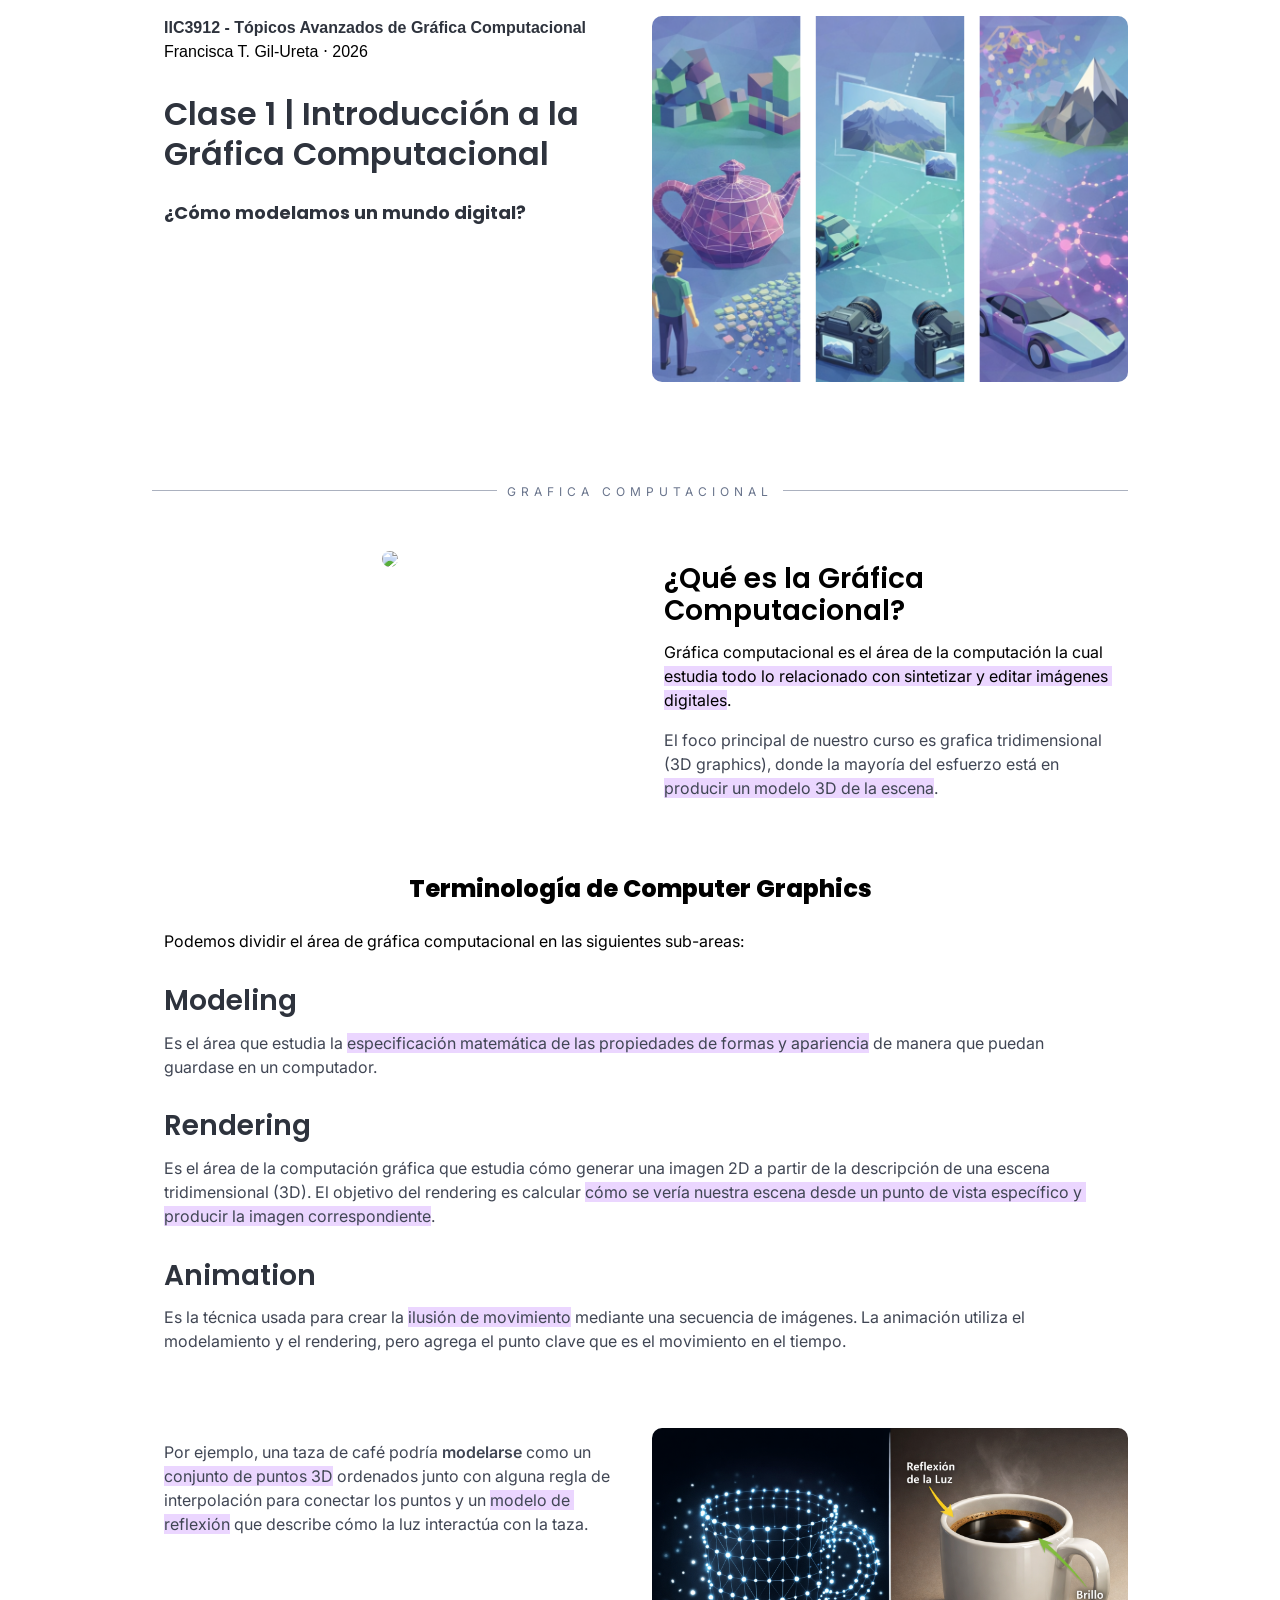
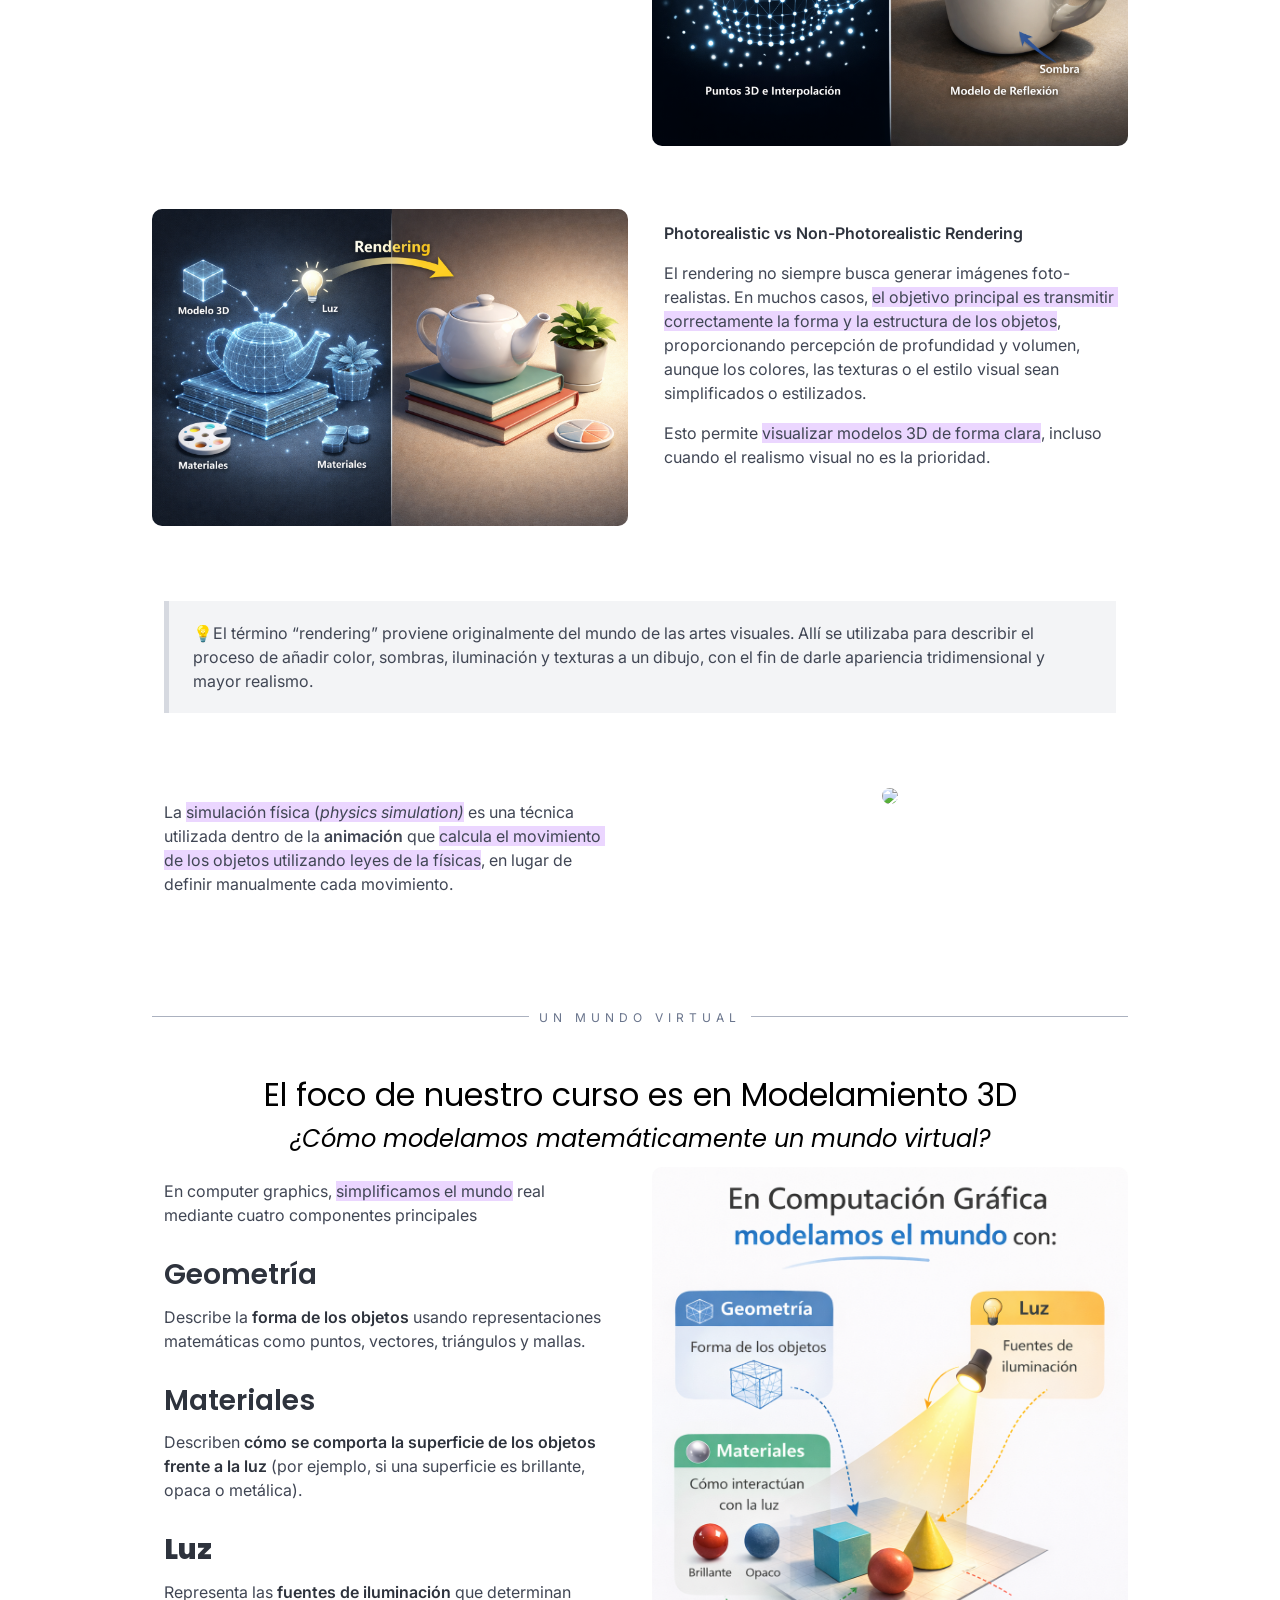
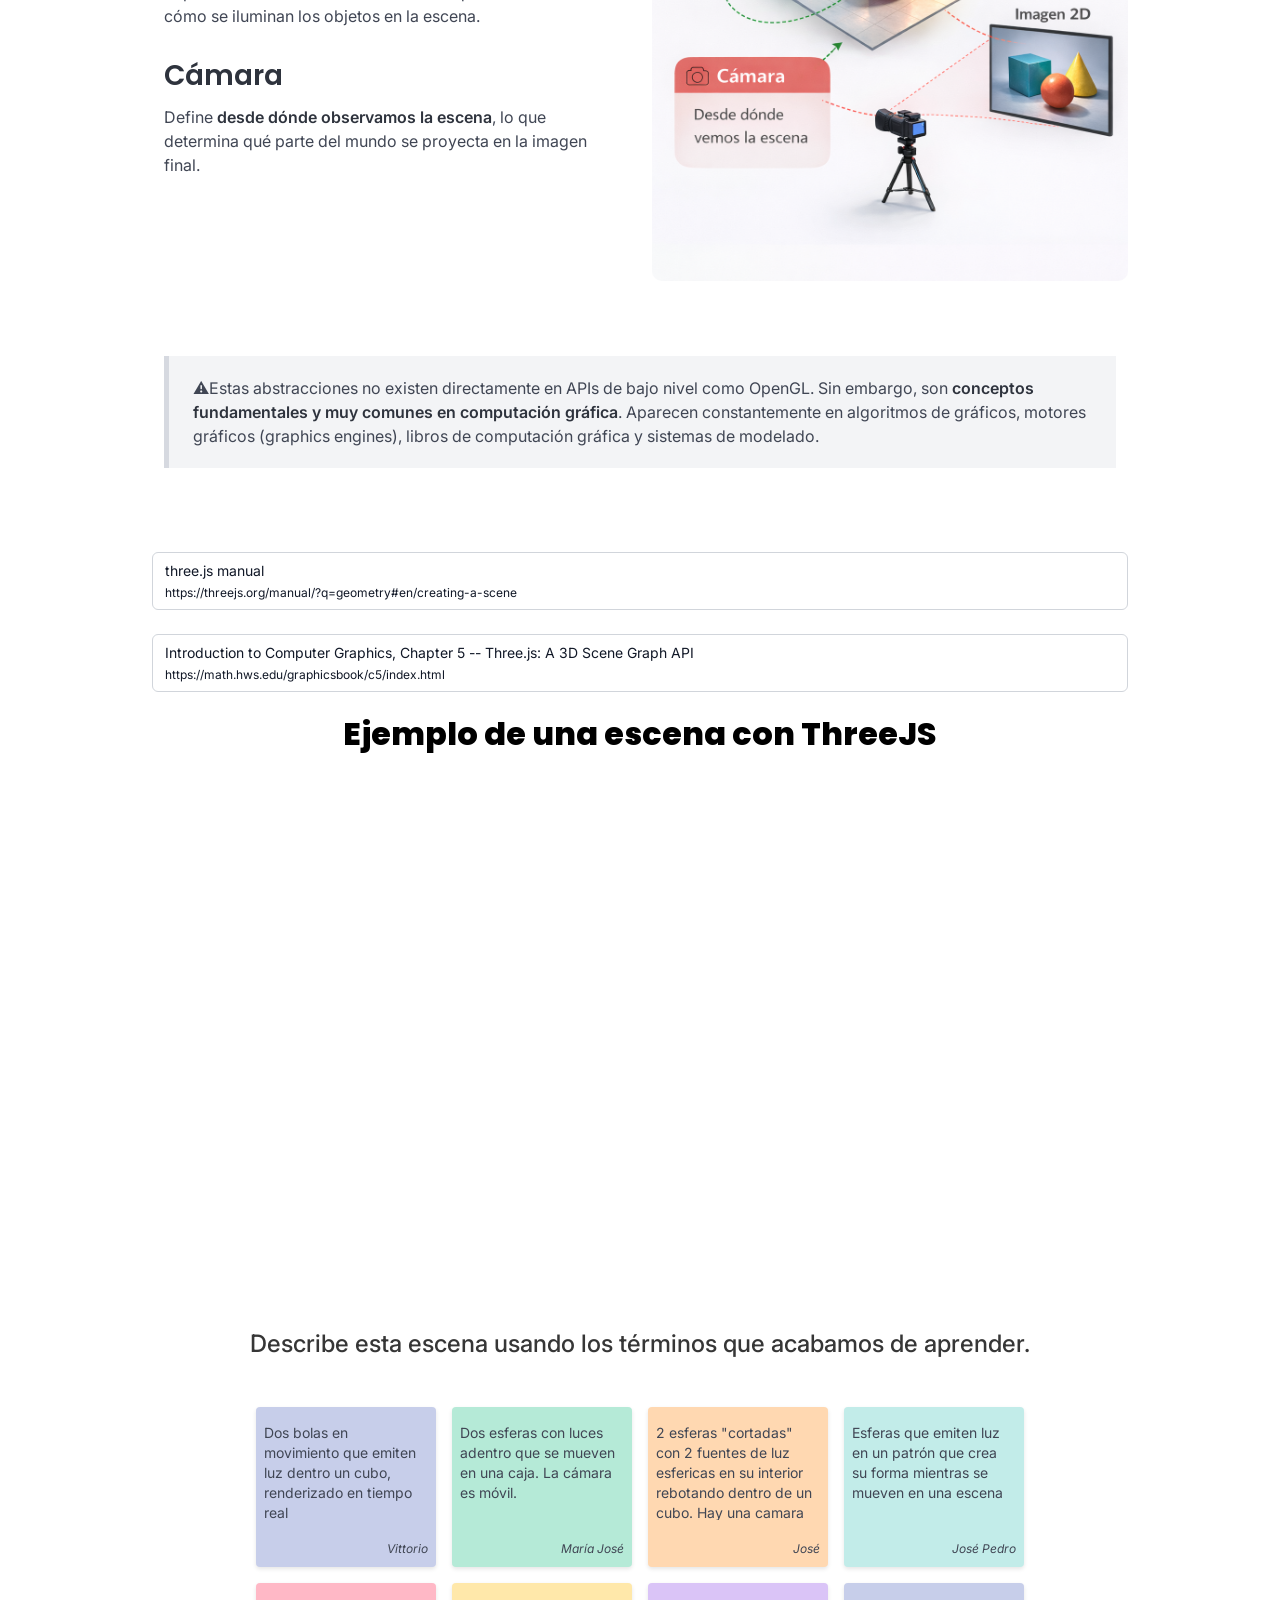
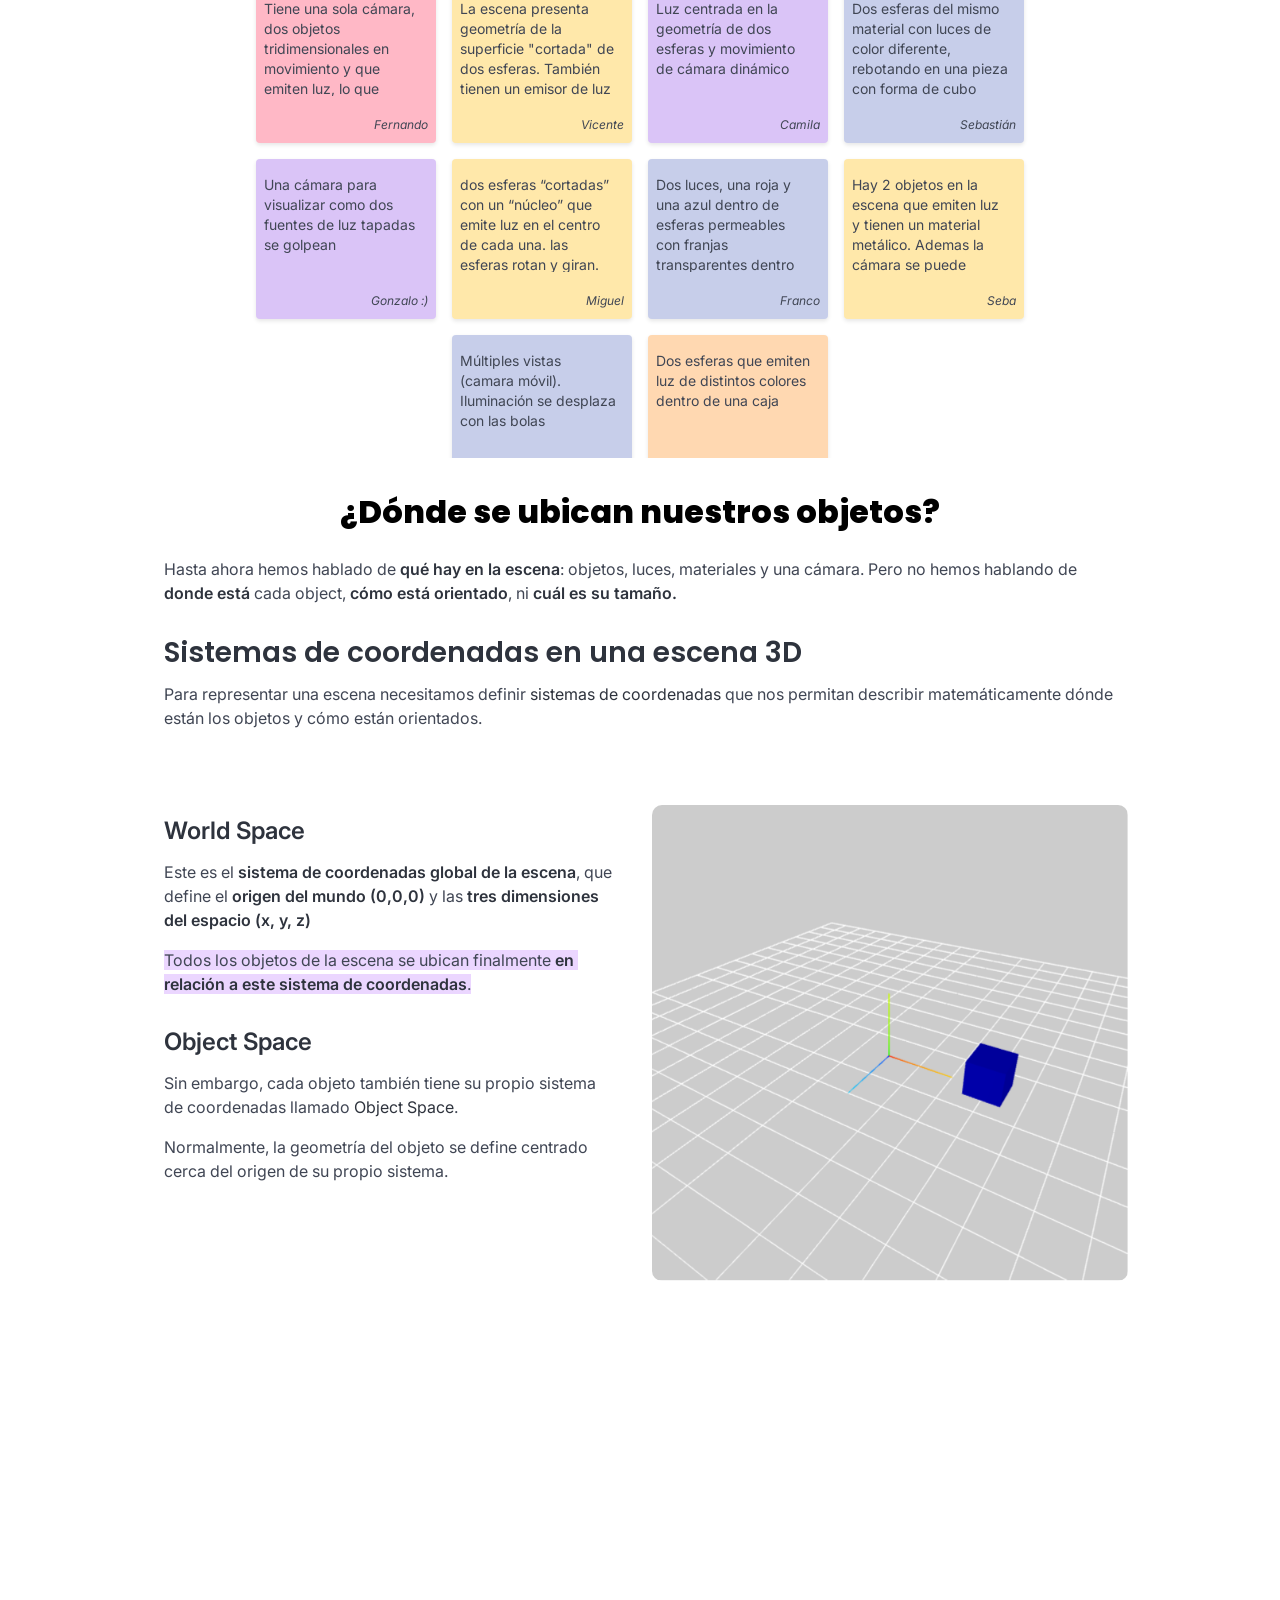
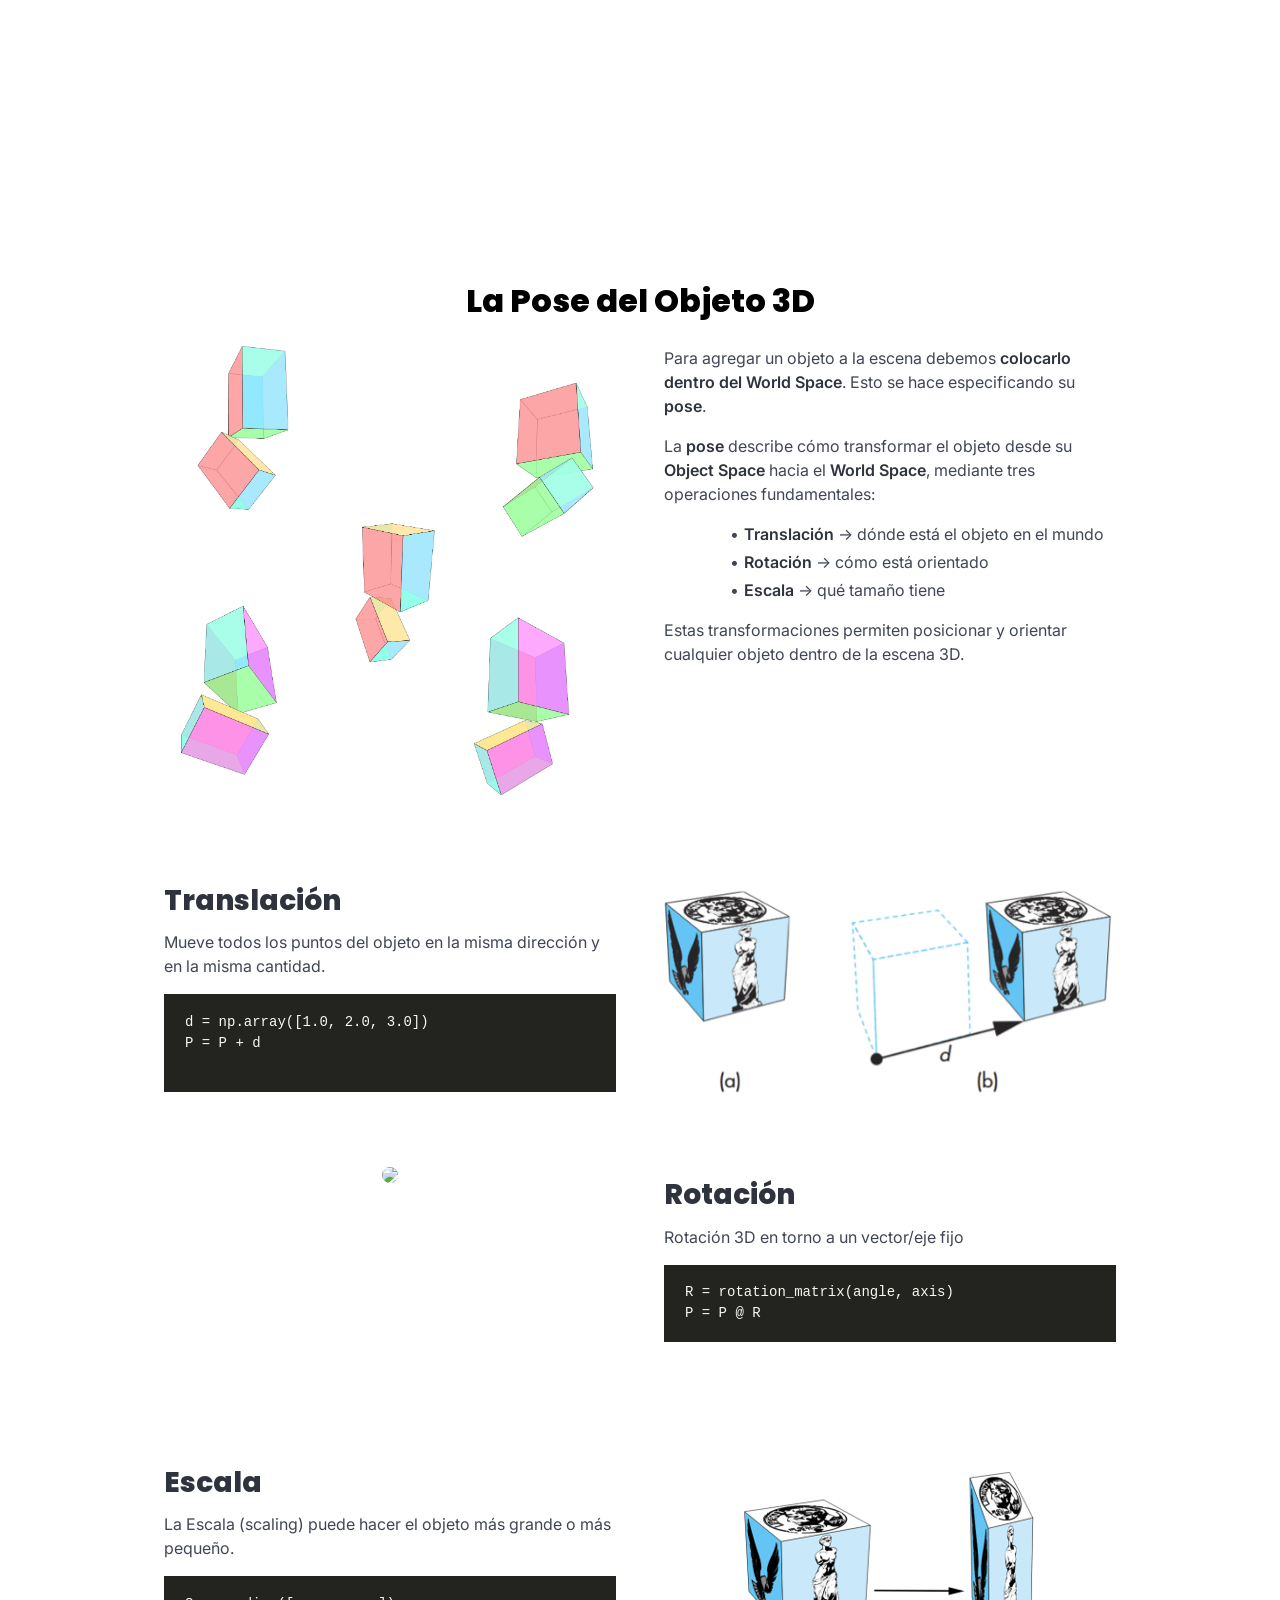
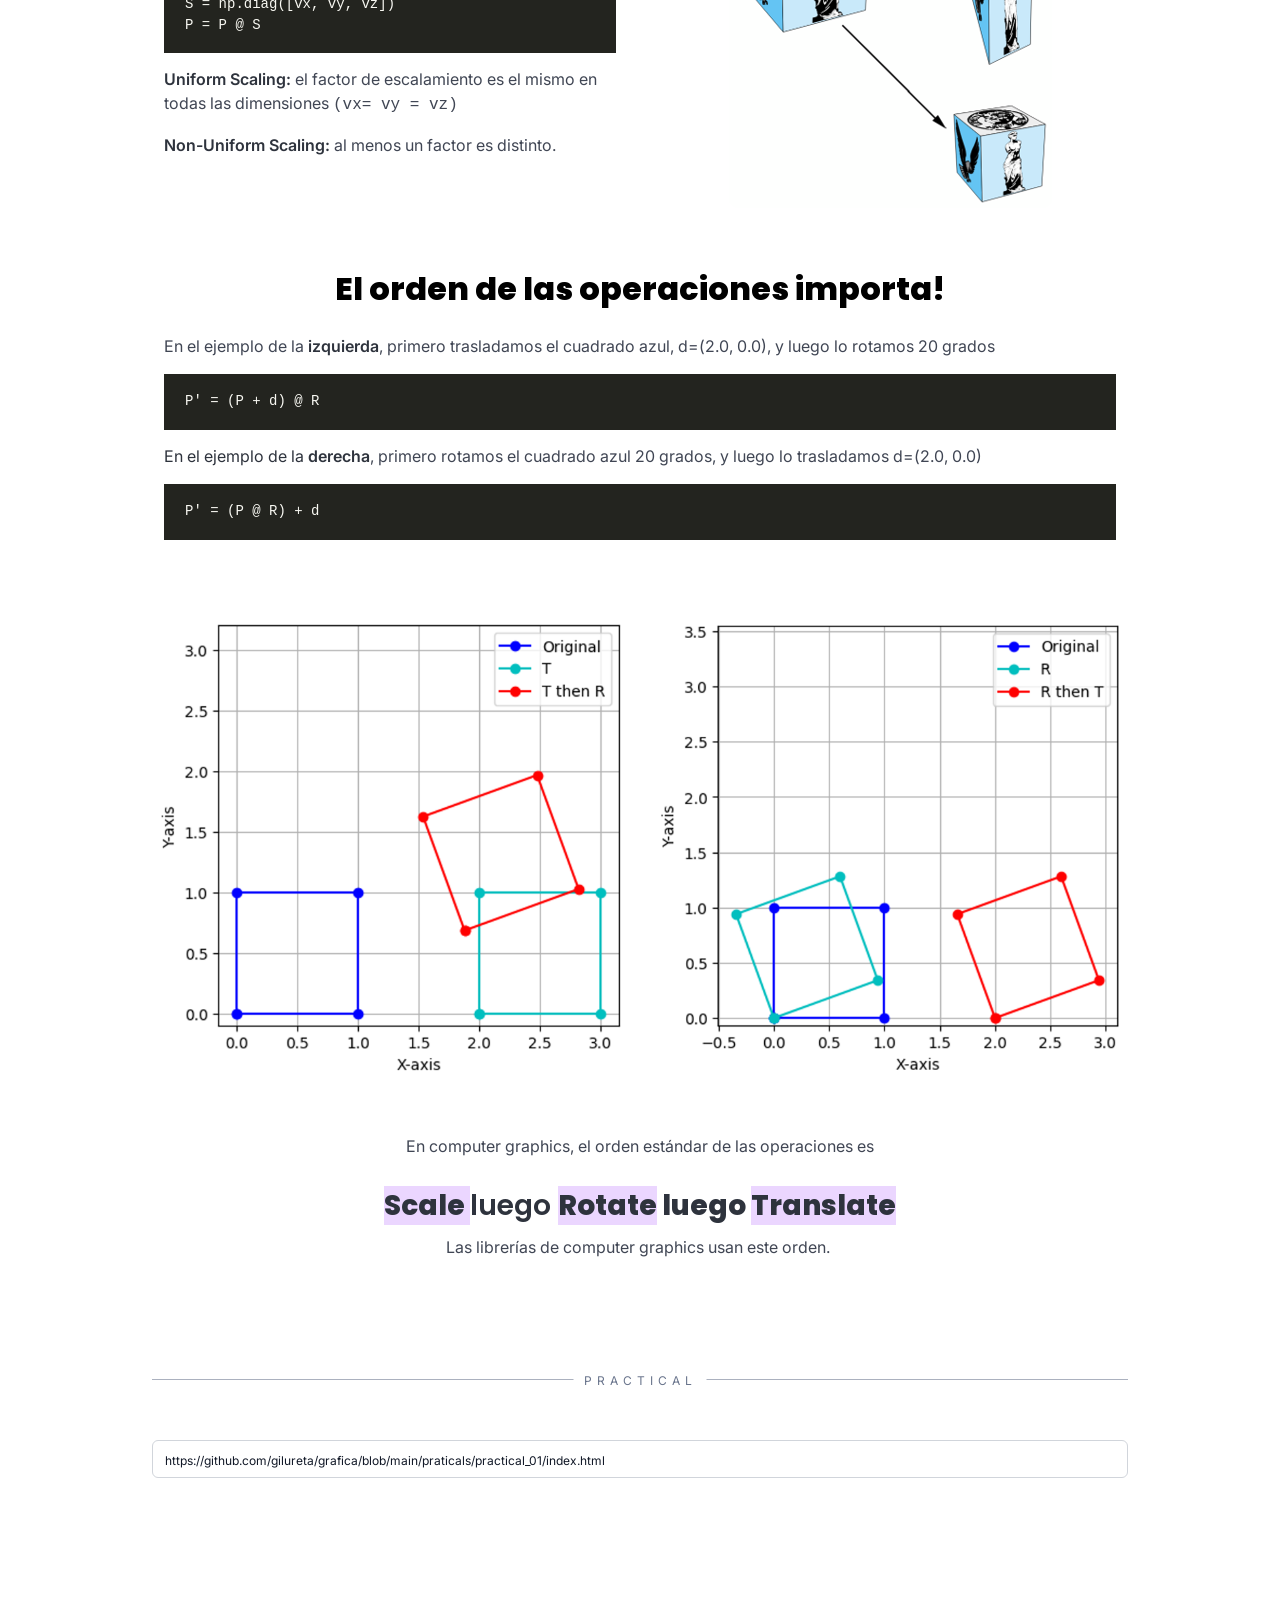
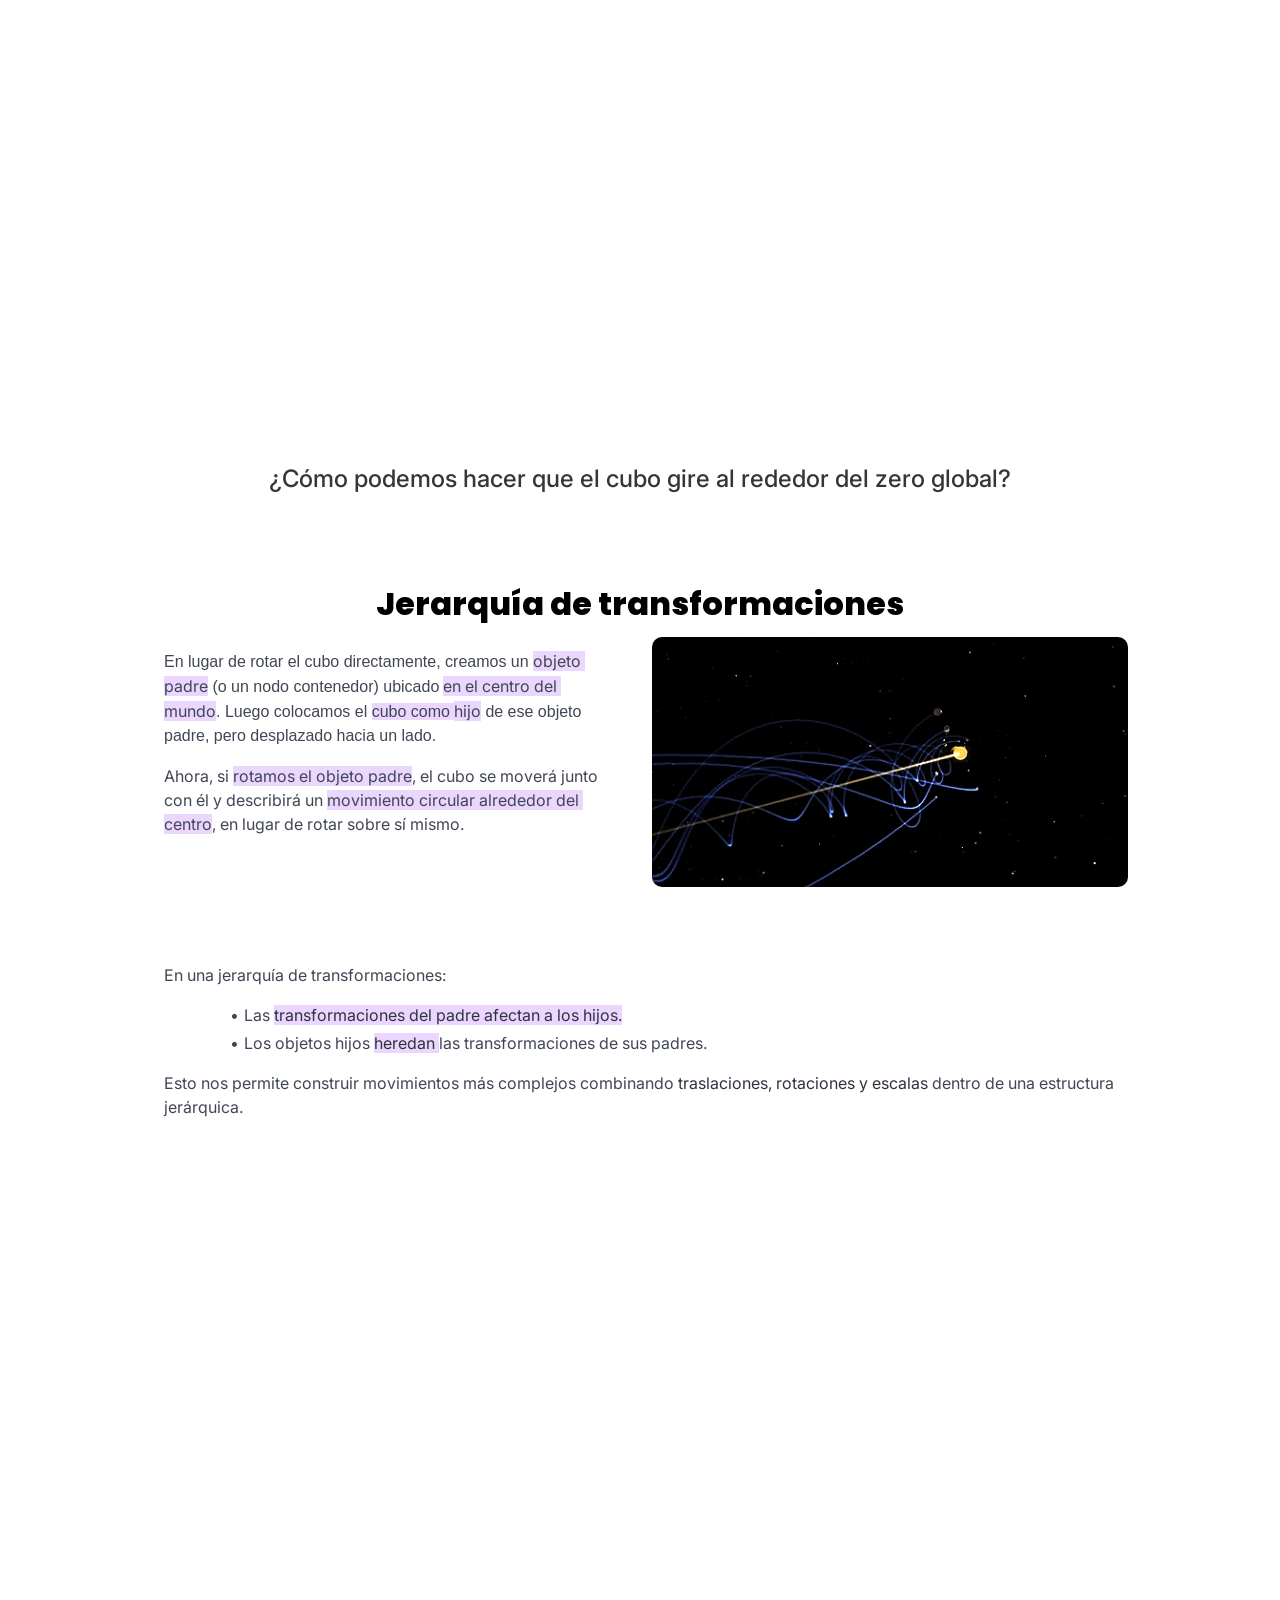
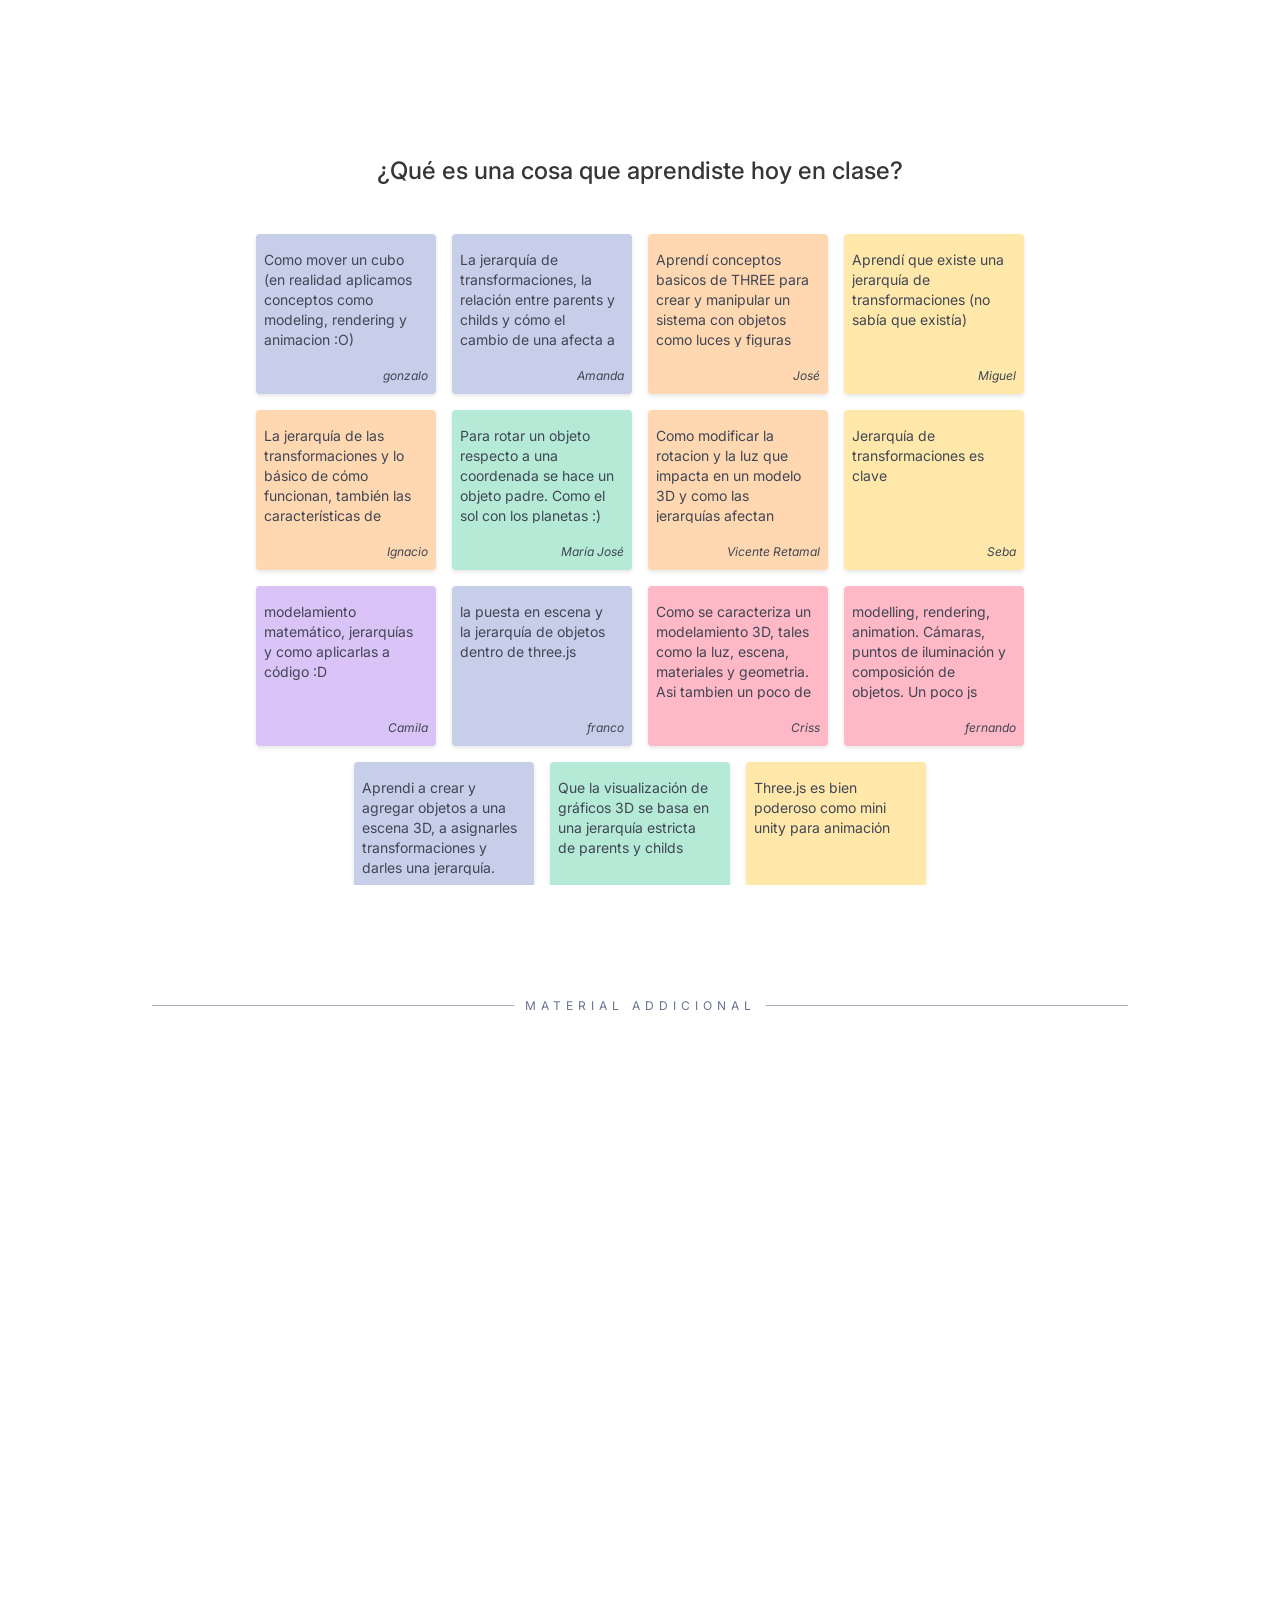
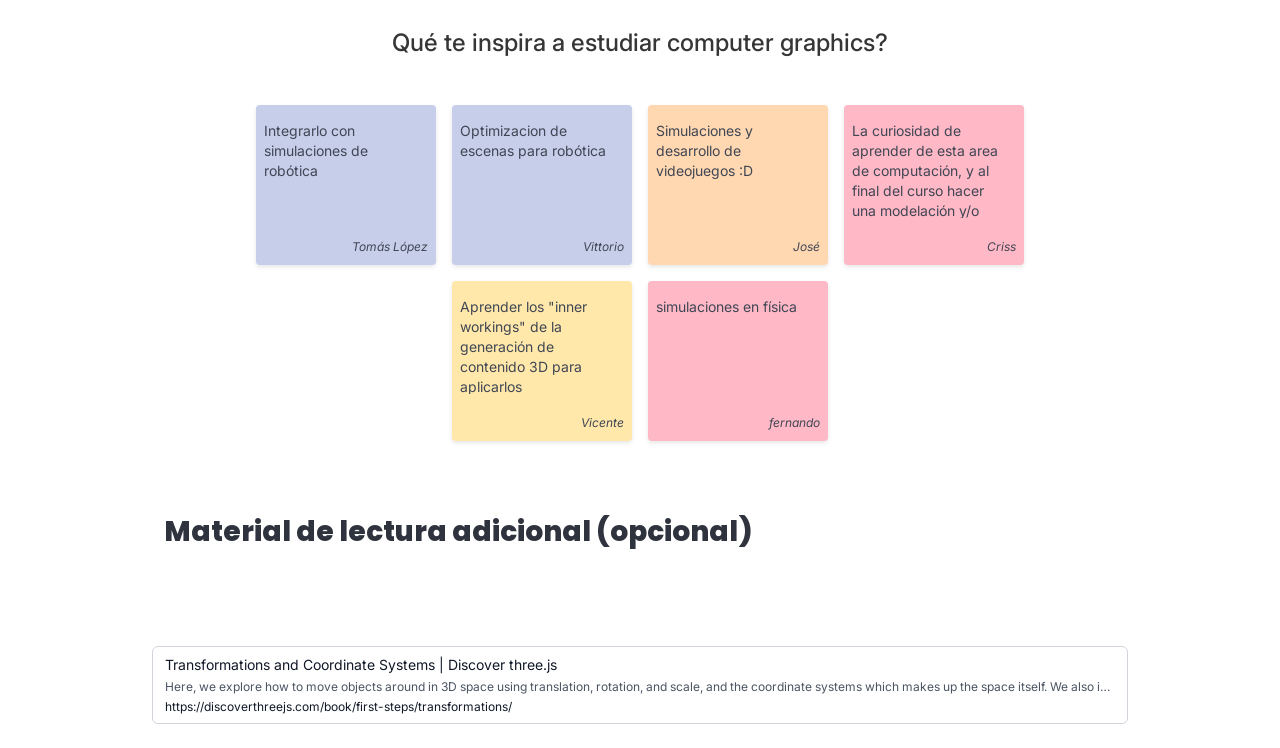
==== clases/clase_01/index.html @ 1ca44d2d "adding class 01" ====
<html lang="en" data-theme="light" translate="no"><head><meta http-equiv="Content-Type" content="text/html; charset=UTF-8">
  
 
  <!-- Canonical URL set by individual pages -->
  <meta name="viewport" content="width=device-width, initial-scale=1">

  <!-- PWA Support -->

  <meta name="theme-color" content="#4a90e2">

  <!-- Preload critical fonts -->
  <link href="https://fonts.googleapis.com/css?family=Poppins:200&amp;display=swap" as="style">
  <link href="https://fonts.googleapis.com/css?family=Poppins:400&amp;display=swap" as="style">
  <link href="https://fonts.googleapis.com/css?family=Poppins:700&amp;display=swap" as="style">
  <link href="https://fonts.googleapis.com/css2?family=Inter:wght@300;400;500;600;700&amp;display=swap" as="style">



  <!-- Preload Material Symbols font to prevent rendering issues -->
  <link rel="preload" href="./sync_files/css2(1)" as="style">
  <link rel="stylesheet" href="./sync_files/css2(1)">
  


<link rel="stylesheet" href="./sync_files/0.c4b7f32b.css">

<link rel="stylesheet" href="./sync_files/Header.db767d04.css">
<link rel="stylesheet" href="./sync_files/Renderer.2697d0c0.css">

<link rel="stylesheet" href="./sync_files/3.b173f881.css">
<link rel="preconnect" href="https://fonts.googleapis.com/">
<link rel="preconnect" href="https://fonts.gstatic.com/" crossorigin="">
<link rel="stylesheet" href="./sync_files/css2(2)">

<link rel="stylesheet" href="./sync_files/style.43d7c5da.css">
<link rel="stylesheet" href="./sync_files/style.91082e80.css">

<style id="__web-inspector-hide-shortcut-style__">
.__web-inspector-hide-shortcut__, .__web-inspector-hide-shortcut__ *
{
    visibility: hidden !important;
}
</style></head>

<body data-sveltekit-preload-data="hover" class="font-inter my-theme">
  
  
  
  <div style="display: contents"> <div class="notRounded px-3 py-0" style="max-width: 1000px; margin: auto;">    <div class="theme-light relative  svelte-1x6a8vq"><div class="modal "><div role="button" tabindex="0" class="modal-background blackglass"></div> <div class="modal-content"><div class="box"><div class="subtitle has-text-centered"><strong>Your payment could not be processed</strong></div> <div class="flex items-center" style="margin: auto; width: 150px;"><img class="pb-3" src="./sync_files/Mago-sync2.gif" alt="Logo"></div> <div class="has-text-centered mb-4">Your card was declined or expired. Update your payment method to keep your PRO access.</div> <div class="buttons has-addons is-centered"><div class="notRounded w-50 px-2 py-1"><div class="p-0.5 text-white bg-gradient-to-br from-purple-600 to-blue-500 hover:bg-gradient-to-bl focus:ring-blue-300 dark:focus:ring-blue-800 shadow-lg shadow-blue-500/50 dark:shadow-blue-800/80 rounded-full"><button type="button" class="text-center font-medium focus-within:ring-4 focus-within:outline-none px-5 py-2.5 text-sm rounded-full inline-flex items-center justify-center w-full !border-0 bg-white !text-gray-900 dark:bg-gray-900 dark:!text-white hover:bg-transparent hover:!text-inherit transition-all duration-75 ease-in group-hover:!bg-opacity-0 group-hover:!text-inherit"><span class="material-symbols-outlined notranslate mr-1">credit_card</span> <span>Update payment method</span></button></div></div></div> <div class="has-text-centered"><button class="button is-small is-text">Remind me later</button></div></div></div></div> <div style="position: relative;"><div class="0 svelte-cbffuh" style="; background-color: undefined"><div style=""><div class="content svelte-cbffuh" style="; background-color: undefined"><div class="columns is-flex-direction-row-reverse is-flex-wrap-wrap svelte-cbffuh" style="; background-color: undefined"><div class="column mt-4  svelte-cbffuh" style="; background-color: undefined"><div class="image-wrapper  svelte-1truct9" style="https://s3.amazonaws.com/assets.yeira.io/persist/6e516870-9357-404d-973e-0fd31a4b1d1f.png"><img class="is-rounded  svelte-1truct9" src="./sync_files/6e516870-9357-404d-973e-0fd31a4b1d1f.png" style="https://s3.amazonaws.com/assets.yeira.io/persist/6e516870-9357-404d-973e-0fd31a4b1d1f.png"></div> </div> <div class="column svelte-cbffuh" style="; background-color: undefined"><div class="markup-viewer svelte-wpayk8"><div class="milkdown"><div contenteditable="false" translate="no" class="ProseMirror virtual-cursor-enabled editor" role="textbox"><div contenteditable="false" class="prosemirror-virtual-cursor prosemirror-virtual-cursor-animation" style="height: 17.1429px; left: 112px; top: 14791.8px;"></div><p><strong>IIC3912 - Tópicos Avanzados de Gráfica Computacional</strong><br data-type="hardbreak" data-is-inline="false">Francisca T. Gil-Ureta ⋅ 2026</p><h3 id="clase-1-|-introducción-a-la-gráfica-computacional"><strong>Clase 1 | Introducción a la Gráfica Computacional</strong></h3><h6 id="¿cómo-modelamos-un-mundo-digital?">¿Cómo modelamos un mundo digital?</h6></div><div class="crepe-drop-cursor milkdown-drop-indicator" style="position: fixed; pointer-events: none; display: none; top: 0px; left: 0px;"></div><div class="milkdown-link-edit" data-v-app="" data-show="false"><div class="link-edit"><input class="input-area" placeholder="Paste link..." value=""><!----></div></div><div class="milkdown-toolbar" data-v-app="" data-show="false"><button type="button" class="toolbar-item"><span class="milkdown-icon"><svg xmlns="http://www.w3.org/2000/svg" width="24" height="24" viewBox="0 0 24 24">
    <path d="M8.85758 18.625C8.4358 18.625 8.07715 18.4772 7.78163 18.1817C7.48613 17.8862 7.33838 17.5275 7.33838 17.1058V6.8942C7.33838 6.47242 7.48613 6.11377 7.78163 5.81825C8.07715 5.52275 8.4358 5.375 8.85758 5.375H12.1999C13.2191 5.375 14.1406 5.69231 14.9643 6.32693C15.788 6.96154 16.1999 7.81603 16.1999 8.89038C16.1999 9.63779 16.0194 10.2471 15.6585 10.7183C15.2976 11.1894 14.9088 11.5314 14.4922 11.7442C15.005 11.9211 15.4947 12.2708 15.9614 12.7933C16.428 13.3157 16.6614 14.0192 16.6614 14.9038C16.6614 16.182 16.1902 17.1217 15.2479 17.723C14.3056 18.3243 13.3563 18.625 12.3999 18.625H8.85758ZM9.4883 16.6327H12.3191C13.1063 16.6327 13.6627 16.4141 13.9884 15.9769C14.314 15.5397 14.4768 15.1205 14.4768 14.7192C14.4768 14.3179 14.314 13.8987 13.9884 13.4615C13.6627 13.0243 13.0909 12.8057 12.273 12.8057H9.4883V16.6327ZM9.4883 10.875H12.0826C12.6903 10.875 13.172 10.7013 13.5278 10.3539C13.8836 10.0064 14.0615 9.59037 14.0615 9.10575C14.0615 8.59035 13.8733 8.16918 13.497 7.84225C13.1207 7.51533 12.6595 7.35188 12.1133 7.35188H9.4883V10.875Z"></path>
  </svg></span></button><button type="button" class="toolbar-item"><span class="milkdown-icon"><svg xmlns="http://www.w3.org/2000/svg" width="24" height="24" viewBox="0 0 24 24">
    <path d="M6.29811 18.625C6.04505 18.625 5.83115 18.5375 5.65641 18.3626C5.48166 18.1877 5.39429 17.9736 5.39429 17.7203C5.39429 17.467 5.48166 17.2532 5.65641 17.0788C5.83115 16.9045 6.04505 16.8173 6.29811 16.8173H9.21159L12.452 7.18265H9.53851C9.28545 7.18265 9.07155 7.0952 8.89681 6.9203C8.72206 6.7454 8.63469 6.5313 8.63469 6.278C8.63469 6.02472 8.72206 5.81089 8.89681 5.63652C9.07155 5.46217 9.28545 5.375 9.53851 5.375H16.8847C17.1377 5.375 17.3516 5.46245 17.5264 5.63735C17.7011 5.81225 17.7885 6.02634 17.7885 6.27962C17.7885 6.53293 17.7011 6.74676 17.5264 6.92113C17.3516 7.09548 17.1377 7.18265 16.8847 7.18265H14.2789L11.0385 16.8173H13.6443C13.8973 16.8173 14.1112 16.9048 14.286 17.0797C14.4607 17.2546 14.5481 17.4687 14.5481 17.722C14.5481 17.9752 14.4607 18.1891 14.286 18.3634C14.1112 18.5378 13.8973 18.625 13.6443 18.625H6.29811Z"></path>
  </svg></span></button><button type="button" class="toolbar-item"><span class="milkdown-icon"><svg xmlns="http://www.w3.org/2000/svg" width="24" height="24" viewBox="0 0 24 24">
    <path d="M3.25 13.7404C3.0375 13.7404 2.85938 13.6684 2.71563 13.5246C2.57188 13.3808 2.5 13.2026 2.5 12.99C2.5 12.7774 2.57188 12.5993 2.71563 12.4558C2.85938 12.3122 3.0375 12.2404 3.25 12.2404H20.75C20.9625 12.2404 21.1406 12.3123 21.2843 12.4561C21.4281 12.5999 21.5 12.7781 21.5 12.9907C21.5 13.2033 21.4281 13.3814 21.2843 13.525C21.1406 13.6686 20.9625 13.7404 20.75 13.7404H3.25ZM10.9423 10.2596V6.62495H6.5673C6.2735 6.62495 6.02377 6.52201 5.8181 6.31613C5.61245 6.11026 5.50963 5.86027 5.50963 5.56615C5.50963 5.27205 5.61245 5.02083 5.8181 4.8125C6.02377 4.60417 6.2735 4.5 6.5673 4.5H17.4423C17.7361 4.5 17.9858 4.60294 18.1915 4.80883C18.3971 5.01471 18.5 5.2647 18.5 5.5588C18.5 5.85292 18.3971 6.10413 18.1915 6.31245C17.9858 6.52078 17.7361 6.62495 17.4423 6.62495H13.0673V10.2596H10.9423ZM10.9423 15.7211H13.0673V18.4423C13.0673 18.7361 12.9643 18.9858 12.7584 19.1915C12.5526 19.3971 12.3026 19.5 12.0085 19.5C11.7144 19.5 11.4631 19.3962 11.2548 19.1887C11.0465 18.9811 10.9423 18.7291 10.9423 18.4327V15.7211Z"></path>
  </svg></span></button><div class="divider"></div><button type="button" class="toolbar-item"><span class="milkdown-icon"><svg xmlns="http://www.w3.org/2000/svg" width="24" height="24" viewBox="0 0 24 24">
    <g clip-path="url(#clip0_977_8081)">
      <path d="M9.4 16.6L4.8 12L9.4 7.4L8 6L2 12L8 18L9.4 16.6ZM14.6 16.6L19.2 12L14.6 7.4L16 6L22 12L16 18L14.6 16.6Z"></path>
    </g>
    <defs>
      <clipPath id="clip0_977_8081">
        <rect width="24" height="24"></rect>
      </clipPath>
    </defs>
  </svg></span></button><button type="button" class="toolbar-item"><span class="milkdown-icon"><svg xmlns="http://www.w3.org/2000/svg" width="32" height="32" viewBox="0 0 24 24">
    <path fill="currentColor" d="M7 19v-.808L13.096 12L7 5.808V5h10v1.25H9.102L14.727 12l-5.625 5.77H17V19z"></path>
  </svg></span></button><button type="button" class="toolbar-item"><span class="milkdown-icon"><svg xmlns="http://www.w3.org/2000/svg" width="24" height="24" viewBox="0 0 24 24">
    <path d="M17.0385 19.5003V16.5388H14.0769V15.0388H17.0385V12.0773H18.5384V15.0388H21.5V16.5388H18.5384V19.5003H17.0385ZM10.8077 16.5388H7.03845C5.78282 16.5388 4.7125 16.0963 3.8275 15.2114C2.9425 14.3266 2.5 13.2564 2.5 12.0009C2.5 10.7454 2.9425 9.67504 3.8275 8.78979C4.7125 7.90454 5.78282 7.46191 7.03845 7.46191H10.8077V8.96186H7.03845C6.1987 8.96186 5.48235 9.25834 4.8894 9.85129C4.29645 10.4442 3.99998 11.1606 3.99998 12.0003C3.99998 12.8401 4.29645 13.5564 4.8894 14.1494C5.48235 14.7423 6.1987 15.0388 7.03845 15.0388H10.8077V16.5388ZM8.25 12.7503V11.2504H15.75V12.7503H8.25ZM21.5 12.0003H20C20 11.1606 19.7035 10.4442 19.1106 9.85129C18.5176 9.25834 17.8013 8.96186 16.9615 8.96186H13.1923V7.46191H16.9615C18.2171 7.46191 19.2875 7.90441 20.1725 8.78939C21.0575 9.67439 21.5 10.7447 21.5 12.0003Z"></path>
  </svg></span></button></div><div class="milkdown-latex-inline-edit" data-v-app="" data-show="false"><div class="container"><div></div><button type="button"><span class="milkdown-icon"><svg xmlns="http://www.w3.org/2000/svg" width="24" height="24" viewBox="0 0 24 24" fill="none">
    <g clip-path="url(#clip0_1013_1606)">
      <path d="M9.00012 16.1998L5.50012 12.6998C5.11012 12.3098 4.49012 12.3098 4.10012 12.6998C3.71012 13.0898 3.71012 13.7098 4.10012 14.0998L8.29012 18.2898C8.68012 18.6798 9.31012 18.6798 9.70012 18.2898L20.3001 7.69982C20.6901 7.30982 20.6901 6.68982 20.3001 6.29982C19.9101 5.90982 19.2901 5.90982 18.9001 6.29982L9.00012 16.1998Z" fill="#817567"></path>
    </g>
    <defs>
      <clipPath id="clip0_1013_1606">
        <rect width="24" height="24"></rect>
      </clipPath>
    </defs>
  </svg></span></button></div></div><div class="milkdown-block-handle" data-v-app="" data-show="false" draggable="true"><div class="operation-item"><span class="milkdown-icon"><svg xmlns="http://www.w3.org/2000/svg" width="24" height="24" viewBox="0 0 24 24">
    <g clip-path="url(#clip0_971_7676)">
      <path d="M18 13H13V18C13 18.55 12.55 19 12 19C11.45 19 11 18.55 11 18V13H6C5.45 13 5 12.55 5 12C5 11.45 5.45 11 6 11H11V6C11 5.45 11.45 5 12 5C12.55 5 13 5.45 13 6V11H18C18.55 11 19 11.45 19 12C19 12.55 18.55 13 18 13Z"></path>
    </g>
    <defs>
      <clipPath id="clip0_971_7676">
        <rect width="24" height="24"></rect>
      </clipPath>
    </defs>
  </svg></span></div><div class="operation-item"><span class="milkdown-icon"><svg xmlns="http://www.w3.org/2000/svg" width="24" height="24" viewBox="0 0 24 24">
    <g clip-path="url(#clip0_971_7680)">
      <path d="M11 18C11 19.1 10.1 20 9 20C7.9 20 7 19.1 7 18C7 16.9 7.9 16 9 16C10.1 16 11 16.9 11 18ZM9 10C7.9 10 7 10.9 7 12C7 13.1 7.9 14 9 14C10.1 14 11 13.1 11 12C11 10.9 10.1 10 9 10ZM9 4C7.9 4 7 4.9 7 6C7 7.1 7.9 8 9 8C10.1 8 11 7.1 11 6C11 4.9 10.1 4 9 4ZM15 8C16.1 8 17 7.1 17 6C17 4.9 16.1 4 15 4C13.9 4 13 4.9 13 6C13 7.1 13.9 8 15 8ZM15 10C13.9 10 13 10.9 13 12C13 13.1 13.9 14 15 14C16.1 14 17 13.1 17 12C17 10.9 16.1 10 15 10ZM15 16C13.9 16 13 16.9 13 18C13 19.1 13.9 20 15 20C16.1 20 17 19.1 17 18C17 16.9 16.1 16 15 16Z"></path>
    </g>
    <defs>
      <clipPath id="clip0_971_7680">
        <rect width="24" height="24"></rect>
      </clipPath>
    </defs>
  </svg></span></div></div><div class="milkdown-slash-menu" data-v-app="" data-show="false"><div><nav class="tab-group"><ul><li class="selected">Text</li><li class="">List</li><li class="">Advanced</li></ul></nav><div class="menu-groups"><div class="menu-group"><h6>Text</h6><ul><li data-index="0" class="hover"><span class="milkdown-icon"><svg xmlns="http://www.w3.org/2000/svg" width="24" height="24" viewBox="0 0 24 24">
    <g clip-path="url(#clip0_992_5547)">
      <path d="M5 5.5C5 6.33 5.67 7 6.5 7H10.5V17.5C10.5 18.33 11.17 19 12 19C12.83 19 13.5 18.33 13.5 17.5V7H17.5C18.33 7 19 6.33 19 5.5C19 4.67 18.33 4 17.5 4H6.5C5.67 4 5 4.67 5 5.5Z"></path>
    </g>
    <defs>
      <clipPath id="clip0_992_5547">
        <rect width="24" height="24"></rect>
      </clipPath>
    </defs>
  </svg></span><span>Text</span></li><li data-index="1" class=""><span class="milkdown-icon"><svg xmlns="http://www.w3.org/2000/svg" width="24" height="24" viewBox="0 0 24 24">
    <g clip-path="url(#clip0_992_5553)">
      <path d="M19 3H5C3.9 3 3 3.9 3 5V19C3 20.1 3.9 21 5 21H19C20.1 21 21 20.1 21 19V5C21 3.9 20.1 3 19 3ZM19 19H5V5H19V19ZM12 17H14V7H10V9H12V17Z"></path>
    </g>
    <defs>
      <clipPath id="clip0_992_5553">
        <rect width="24" height="24"></rect>
      </clipPath>
    </defs>
  </svg></span><span>Heading 1</span></li><li data-index="2" class=""><span class="milkdown-icon"><svg xmlns="http://www.w3.org/2000/svg" width="24" height="24" viewBox="0 0 24 24">
    <g clip-path="url(#clip0_992_5559)">
      <path d="M19 3H5C3.9 3 3 3.9 3 5V19C3 20.1 3.9 21 5 21H19C20.1 21 21 20.1 21 19V5C21 3.9 20.1 3 19 3ZM19 19H5V5H19V19ZM15 15H11V13H13C14.1 13 15 12.11 15 11V9C15 7.89 14.1 7 13 7H9V9H13V11H11C9.9 11 9 11.89 9 13V17H15V15Z"></path>
    </g>
    <defs>
      <clipPath id="clip0_992_5559">
        <rect width="24" height="24"></rect>
      </clipPath>
    </defs>
  </svg></span><span>Heading 2</span></li><li data-index="3" class=""><span class="milkdown-icon"><svg xmlns="http://www.w3.org/2000/svg" width="24" height="24" viewBox="0 0 24 24">
    <g clip-path="url(#clip0_992_5565)">
      <path d="M19 3H5C3.9 3 3 3.9 3 5V19C3 20.1 3.9 21 5 21H19C20.1 21 21 20.1 21 19V5C21 3.9 20.1 3 19 3ZM19 19H5V5H19V19ZM15 15V13.5C15 12.67 14.33 12 13.5 12C14.33 12 15 11.33 15 10.5V9C15 7.89 14.1 7 13 7H9V9H13V11H11V13H13V15H9V17H13C14.1 17 15 16.11 15 15Z"></path>
    </g>
    <defs>
      <clipPath id="clip0_992_5565">
        <rect width="24" height="24"></rect>
      </clipPath>
    </defs>
  </svg></span><span>Heading 3</span></li><li data-index="4" class=""><span class="milkdown-icon"><svg xmlns="http://www.w3.org/2000/svg" width="24" height="24" viewBox="0 0 24 24">
    <g clip-path="url(#clip0_977_7757)">
      <path d="M19.04 3H5.04004C3.94004 3 3.04004 3.9 3.04004 5V19C3.04004 20.1 3.94004 21 5.04004 21H19.04C20.14 21 21.04 20.1 21.04 19V5C21.04 3.9 20.14 3 19.04 3ZM19.04 19H5.04004V5H19.04V19ZM13.04 17H15.04V7H13.04V11H11.04V7H9.04004V13H13.04V17Z"></path>
    </g>
    <defs>
      <clipPath id="clip0_977_7757">
        <rect width="24" height="24"></rect>
      </clipPath>
    </defs>
  </svg></span><span>Heading 4</span></li><li data-index="5" class=""><span class="milkdown-icon"><svg xmlns="http://www.w3.org/2000/svg" width="24" height="24" viewBox="0 0 24 24">
    <g clip-path="url(#clip0_977_7760)">
      <path d="M19 3H5C3.9 3 3 3.9 3 5V19C3 20.1 3.9 21 5 21H19C20.1 21 21 20.1 21 19V5C21 3.9 20.1 3 19 3ZM19 19H5V5H19V19ZM15 15V13C15 11.89 14.1 11 13 11H11V9H15V7H9V13H13V15H9V17H13C14.1 17 15 16.11 15 15Z"></path>
    </g>
    <defs>
      <clipPath id="clip0_977_7760">
        <rect width="24" height="24"></rect>
      </clipPath>
    </defs>
  </svg></span><span>Heading 5</span></li><li data-index="6" class=""><span class="milkdown-icon"><svg xmlns="http://www.w3.org/2000/svg" width="24" height="24" viewBox="0 0 24 24">
    <g clip-path="url(#clip0_977_7763)">
      <path d="M11 17H13C14.1 17 15 16.11 15 15V13C15 11.89 14.1 11 13 11H11V9H15V7H11C9.9 7 9 7.89 9 9V15C9 16.11 9.9 17 11 17ZM11 13H13V15H11V13ZM19 3H5C3.9 3 3 3.9 3 5V19C3 20.1 3.9 21 5 21H19C20.1 21 21 20.1 21 19V5C21 3.9 20.1 3 19 3ZM19 19H5V5H19V19Z"></path>
    </g>
    <defs>
      <clipPath id="clip0_977_7763">
        <rect width="24" height="24"></rect>
      </clipPath>
    </defs>
  </svg></span><span>Heading 6</span></li><li data-index="7" class=""><span class="milkdown-icon"><svg xmlns="http://www.w3.org/2000/svg" width="24" height="24" viewBox="0 0 24 24">
    <g clip-path="url(#clip0_977_7897)">
      <path d="M7.17 17C7.68 17 8.15 16.71 8.37 16.26L9.79 13.42C9.93 13.14 10 12.84 10 12.53V8C10 7.45 9.55 7 9 7H5C4.45 7 4 7.45 4 8V12C4 12.55 4.45 13 5 13H7L5.97 15.06C5.52 15.95 6.17 17 7.17 17ZM17.17 17C17.68 17 18.15 16.71 18.37 16.26L19.79 13.42C19.93 13.14 20 12.84 20 12.53V8C20 7.45 19.55 7 19 7H15C14.45 7 14 7.45 14 8V12C14 12.55 14.45 13 15 13H17L15.97 15.06C15.52 15.95 16.17 17 17.17 17Z"></path>
    </g>
    <defs>
      <clipPath id="clip0_977_7897">
        <rect width="24" height="24"></rect>
      </clipPath>
    </defs>
  </svg></span><span>Quote</span></li><li data-index="8" class=""><span class="milkdown-icon"><svg xmlns="http://www.w3.org/2000/svg" width="24" height="24" viewBox="0 0 24 24">
    <g clip-path="url(#clip0_977_7900)">
      <path fill-rule="evenodd" clip-rule="evenodd" d="M19 13H5C4.45 13 4 12.55 4 12C4 11.45 4.45 11 5 11H19C19.55 11 20 11.45 20 12C20 12.55 19.55 13 19 13Z"></path>
    </g>
    <defs>
      <clipPath id="clip0_977_7900">
        <rect width="24" height="24"></rect>
      </clipPath>
    </defs>
  </svg></span><span>Divider</span></li></ul></div><div class="menu-group"><h6>List</h6><ul><li data-index="9" class=""><span class="milkdown-icon"><svg xmlns="http://www.w3.org/2000/svg" width="24" height="24" viewBox="0 0 24 24">
    <g clip-path="url(#clip0_977_8070)">
      <path d="M4 10.5C3.17 10.5 2.5 11.17 2.5 12C2.5 12.83 3.17 13.5 4 13.5C4.83 13.5 5.5 12.83 5.5 12C5.5 11.17 4.83 10.5 4 10.5ZM4 4.5C3.17 4.5 2.5 5.17 2.5 6C2.5 6.83 3.17 7.5 4 7.5C4.83 7.5 5.5 6.83 5.5 6C5.5 5.17 4.83 4.5 4 4.5ZM4 16.5C3.17 16.5 2.5 17.18 2.5 18C2.5 18.82 3.18 19.5 4 19.5C4.82 19.5 5.5 18.82 5.5 18C5.5 17.18 4.83 16.5 4 16.5ZM8 19H20C20.55 19 21 18.55 21 18C21 17.45 20.55 17 20 17H8C7.45 17 7 17.45 7 18C7 18.55 7.45 19 8 19ZM8 13H20C20.55 13 21 12.55 21 12C21 11.45 20.55 11 20 11H8C7.45 11 7 11.45 7 12C7 12.55 7.45 13 8 13ZM7 6C7 6.55 7.45 7 8 7H20C20.55 7 21 6.55 21 6C21 5.45 20.55 5 20 5H8C7.45 5 7 5.45 7 6Z"></path>
    </g>
    <defs>
      <clipPath id="clip0_977_8070">
        <rect width="24" height="24"></rect>
      </clipPath>
    </defs>
  </svg></span><span>Bullet List</span></li><li data-index="10" class=""><span class="milkdown-icon"><svg xmlns="http://www.w3.org/2000/svg" width="24" height="24" viewBox="0 0 24 24">
    <g clip-path="url(#clip0_977_8067)">
      <path d="M8 7H20C20.55 7 21 6.55 21 6C21 5.45 20.55 5 20 5H8C7.45 5 7 5.45 7 6C7 6.55 7.45 7 8 7ZM20 17H8C7.45 17 7 17.45 7 18C7 18.55 7.45 19 8 19H20C20.55 19 21 18.55 21 18C21 17.45 20.55 17 20 17ZM20 11H8C7.45 11 7 11.45 7 12C7 12.55 7.45 13 8 13H20C20.55 13 21 12.55 21 12C21 11.45 20.55 11 20 11ZM4.5 16H2.5C2.22 16 2 16.22 2 16.5C2 16.78 2.22 17 2.5 17H4V17.5H3.5C3.22 17.5 3 17.72 3 18C3 18.28 3.22 18.5 3.5 18.5H4V19H2.5C2.22 19 2 19.22 2 19.5C2 19.78 2.22 20 2.5 20H4.5C4.78 20 5 19.78 5 19.5V16.5C5 16.22 4.78 16 4.5 16ZM2.5 5H3V7.5C3 7.78 3.22 8 3.5 8C3.78 8 4 7.78 4 7.5V4.5C4 4.22 3.78 4 3.5 4H2.5C2.22 4 2 4.22 2 4.5C2 4.78 2.22 5 2.5 5ZM4.5 10H2.5C2.22 10 2 10.22 2 10.5C2 10.78 2.22 11 2.5 11H3.8L2.12 12.96C2.04 13.05 2 13.17 2 13.28V13.5C2 13.78 2.22 14 2.5 14H4.5C4.78 14 5 13.78 5 13.5C5 13.22 4.78 13 4.5 13H3.2L4.88 11.04C4.96 10.95 5 10.83 5 10.72V10.5C5 10.22 4.78 10 4.5 10Z"></path>
    </g>
    <defs>
      <clipPath id="clip0_977_8067">
        <rect width="24" height="24"></rect>
      </clipPath>
    </defs>
  </svg></span><span>Ordered List</span></li><li data-index="11" class=""><span class="milkdown-icon"><svg xmlns="http://www.w3.org/2000/svg" width="24" height="24" viewBox="0 0 24 24">
    <path d="M5.66936 16.3389L9.39244 12.6158C9.54115 12.4671 9.71679 12.3937 9.91936 12.3957C10.1219 12.3976 10.2975 12.4761 10.4463 12.6312C10.5847 12.7823 10.654 12.9585 10.654 13.1599C10.654 13.3613 10.5847 13.5363 10.4463 13.6851L6.32704 17.8197C6.14627 18.0004 5.93538 18.0908 5.69436 18.0908C5.45333 18.0908 5.24243 18.0004 5.06166 17.8197L3.01744 15.7754C2.87899 15.637 2.81136 15.4629 2.81456 15.2533C2.81776 15.0437 2.88859 14.8697 3.02706 14.7312C3.16551 14.5928 3.34008 14.5235 3.55076 14.5235C3.76144 14.5235 3.93494 14.5928 4.07126 14.7312L5.66936 16.3389ZM5.66936 8.72359L9.39244 5.00049C9.54115 4.85177 9.71679 4.77838 9.91936 4.78031C10.1219 4.78223 10.2975 4.86075 10.4463 5.01586C10.5847 5.16691 10.654 5.34314 10.654 5.54454C10.654 5.74592 10.5847 5.92097 10.4463 6.06969L6.32704 10.2043C6.14627 10.3851 5.93538 10.4755 5.69436 10.4755C5.45333 10.4755 5.24243 10.3851 5.06166 10.2043L3.01744 8.16009C2.87899 8.02162 2.81136 7.84759 2.81456 7.63799C2.81776 7.42837 2.88859 7.25433 3.02706 7.11586C3.16551 6.97741 3.34008 6.90819 3.55076 6.90819C3.76144 6.90819 3.93494 6.97741 4.07126 7.11586L5.66936 8.72359ZM13.7597 16.5581C13.5472 16.5581 13.3691 16.4862 13.2253 16.3424C13.0816 16.1986 13.0097 16.0204 13.0097 15.8078C13.0097 15.5952 13.0816 15.4171 13.2253 15.2735C13.3691 15.13 13.5472 15.0582 13.7597 15.0582H20.7597C20.9722 15.0582 21.1503 15.1301 21.2941 15.2739C21.4378 15.4177 21.5097 15.5959 21.5097 15.8085C21.5097 16.0211 21.4378 16.1992 21.2941 16.3427C21.1503 16.4863 20.9722 16.5581 20.7597 16.5581H13.7597ZM13.7597 8.94276C13.5472 8.94276 13.3691 8.87085 13.2253 8.72704C13.0816 8.58324 13.0097 8.40504 13.0097 8.19244C13.0097 7.97985 13.0816 7.80177 13.2253 7.65819C13.3691 7.5146 13.5472 7.44281 13.7597 7.44281H20.7597C20.9722 7.44281 21.1503 7.51471 21.2941 7.65851C21.4378 7.80233 21.5097 7.98053 21.5097 8.19311C21.5097 8.40571 21.4378 8.5838 21.2941 8.72739C21.1503 8.87097 20.9722 8.94276 20.7597 8.94276H13.7597Z"></path>
  </svg></span><span>Task List</span></li></ul></div><div class="menu-group"><h6>Advanced</h6><ul><li data-index="12" class=""><span class="milkdown-icon"><svg xmlns="http://www.w3.org/2000/svg" width="24" height="24" viewBox="0 0 24 24">
    <g clip-path="url(#clip0_977_8075)">
      <path d="M19 5V19H5V5H19ZM19 3H5C3.9 3 3 3.9 3 5V19C3 20.1 3.9 21 5 21H19C20.1 21 21 20.1 21 19V5C21 3.9 20.1 3 19 3ZM14.14 11.86L11.14 15.73L9 13.14L6 17H18L14.14 11.86Z"></path>
    </g>
    <defs>
      <clipPath id="clip0_977_8075">
        <rect width="24" height="24"></rect>
      </clipPath>
    </defs>
  </svg></span><span>Image</span></li><li data-index="13" class=""><span class="milkdown-icon"><svg xmlns="http://www.w3.org/2000/svg" width="24" height="24" viewBox="0 0 24 24">
    <g clip-path="url(#clip0_977_8081)">
      <path d="M9.4 16.6L4.8 12L9.4 7.4L8 6L2 12L8 18L9.4 16.6ZM14.6 16.6L19.2 12L14.6 7.4L16 6L22 12L16 18L14.6 16.6Z"></path>
    </g>
    <defs>
      <clipPath id="clip0_977_8081">
        <rect width="24" height="24"></rect>
      </clipPath>
    </defs>
  </svg></span><span>Code</span></li><li data-index="14" class=""><span class="milkdown-icon"><svg xmlns="http://www.w3.org/2000/svg" width="24" height="24" viewBox="0 0 24 24">
    <g clip-path="url(#clip0_977_8078)">
      <path d="M20 3H5C3.9 3 3 3.9 3 5V19C3 20.1 3.9 21 5 21H20C21.1 21 22 20.1 22 19V5C22 3.9 21.1 3 20 3ZM20 5V8H5V5H20ZM15 19H10V10H15V19ZM5 10H8V19H5V10ZM17 19V10H20V19H17Z"></path>
    </g>
    <defs>
      <clipPath id="clip0_977_8078">
        <rect width="24" height="24"></rect>
      </clipPath>
    </defs>
  </svg></span><span>Table</span></li><li data-index="15" class=""><span class="milkdown-icon"><svg xmlns="http://www.w3.org/2000/svg" width="32" height="32" viewBox="0 0 24 24">
    <path fill="currentColor" d="M7 19v-.808L13.096 12L7 5.808V5h10v1.25H9.102L14.727 12l-5.625 5.77H17V19z"></path>
  </svg></span><span>Math</span></li></ul></div></div></div></div></div></div> </div> </div> </div> </div>  <div style=""><div class="text-container svelte-9rdfrf"><hr class="has-background-grey-light" style="height: 1px; margin: 60px 0px;"> <div class="overlay-text has-text-centered has-background-white  svelte-9rdfrf" style="position: absolute; top: 50%; left: 50%; transform: translate(-50%, -50%); padding: 0px 10px;"><div class="subtitle is-7 is-uppercase has-text-grey svelte-cbffuh" style="letter-spacing: 5px;; background-color: undefined">Grafica Computacional </div></div></div> <div class="content svelte-cbffuh" style="margin: 15px 0;; background-color: undefined"><div class="columns is-flex-direction-row is-flex-wrap-wrap-reverse svelte-cbffuh" style="; background-color: undefined"><div class="column  svelte-cbffuh" style="; background-color: undefined"><div class="image-wrapper  svelte-1truct9" style="https://s3.amazonaws.com/assets.yeira.io/persist/1c4e58f9-d4a7-4c17-9b9e-5623f62c6c98.gif"><img class="is-rounded  svelte-1truct9" src="./sync_files/1c4e58f9-d4a7-4c17-9b9e-5623f62c6c98.gif" style="https://s3.amazonaws.com/assets.yeira.io/persist/1c4e58f9-d4a7-4c17-9b9e-5623f62c6c98.gif"></div> </div> <div class="column svelte-cbffuh" style="; background-color: undefined"><div class="text m-3 svelte-cbffuh" style="; background-color: undefined"><h2><strong style="color: rgb(0, 0, 0); background-color: transparent;">¿Qué es la Gráfica Computacional? </strong></h2><p><strong style="color: rgb(0, 0, 0); background-color: transparent;">&#xFEFF;</strong><span style="color: rgb(0, 0, 0); background-color: transparent;">Gráfica computacional es el área de la computación la cual </span><span style="color: rgb(0, 0, 0); background-color: rgb(235, 214, 255);">estudia todo lo relacionado con sintetizar y editar imágenes digitales</span><span style="color: rgb(0, 0, 0); background-color: transparent;">. </span></p><p>El foco principal de nuestro curso es grafica tridimensional (3D graphics), donde la mayoría del esfuerzo está en <span style="background-color: rgb(235, 214, 255);">producir un modelo 3D de la escena</span>.</p> </div></div> </div> </div> </div> <div style=""><div class="title font-poppins is-4 m-3 center svelte-cbffuh" style="color: #000000;; background-color: undefined">Terminología de Computer Graphics </div><div class="content svelte-cbffuh" style="margin: 15px 0;; background-color: undefined"><div class="columns is-flex-direction-row-reverse is-flex-wrap-wrap svelte-cbffuh" style="; background-color: undefined"><div class="column is-hidden svelte-cbffuh" style="; background-color: undefined"><div class="image-wrapper  svelte-1truct9" style=""><img class="is-rounded  svelte-1truct9" style=""></div> </div> <div class="column svelte-cbffuh" style="; background-color: undefined"><div class="text m-3 svelte-cbffuh" style="; background-color: undefined"><p><span style="color: rgb(0, 0, 0);">Podemos dividir el área de gráfica computacional en las siguientes sub-areas:</span></p><h2><strong>Modeling</strong></h2><p><span style="color: rgb(64, 70, 84);">Es el área que estudia la </span><span style="background-color: rgb(235, 214, 255); color: rgb(64, 70, 84);">especificación matemática de las propiedades de formas y apariencia</span><span style="color: rgb(64, 70, 84);"> de manera que puedan guardase en un computador.</span></p><h2><strong>Rendering</strong></h2><p>Es el área de la computación gráfica que estudia cómo generar una imagen 2D a partir de la descripción de una escena tridimensional (3D). El objetivo del rendering es calcular <span style="background-color: rgb(235, 214, 255);">cómo se vería nuestra escena desde un punto de vista específico y producir la imagen correspondiente</span>.</p><h2><strong>Animation</strong></h2><p>Es la técnica usada para crear la <span style="background-color: rgb(235, 214, 255);">ilusión de movimiento</span> mediante una secuencia de imágenes. La animación utiliza el modelamiento y el rendering, pero agrega el punto clave que es el movimiento en el tiempo.</p> </div></div> </div> </div> </div> <div style=""><div class="content svelte-cbffuh" style="margin: 15px 0;; background-color: undefined"><div class="columns is-flex-direction-row-reverse is-flex-wrap-wrap svelte-cbffuh" style="; background-color: undefined"><div class="column  svelte-cbffuh" style="; background-color: undefined"><div class="image-wrapper  svelte-1truct9" style="https://s3.amazonaws.com/assets.yeira.io/persist/eb64e842-67e1-4491-8fc5-8ca6911867b3.png"><img class="is-rounded  svelte-1truct9" src="./sync_files/eb64e842-67e1-4491-8fc5-8ca6911867b3.png" style="https://s3.amazonaws.com/assets.yeira.io/persist/eb64e842-67e1-4491-8fc5-8ca6911867b3.png"></div> </div> <div class="column svelte-cbffuh" style="; background-color: undefined"><div class="text m-3 svelte-cbffuh" style="; background-color: undefined"><p><span style="color: unset; font-weight: 400;">Por ejemplo, una taza de café podría </span><strong style="color: unset;">modelarse </strong><span style="color: unset; font-weight: 400;">como un </span><span style="color: unset; font-weight: 400; background-color: rgb(235, 214, 255);">conjunto de puntos 3D</span><span style="color: unset; font-weight: 400;"> ordenados junto con alguna regla de interpolación para conectar los puntos y un </span><span style="color: unset; font-weight: 400; background-color: rgb(235, 214, 255);">modelo de reflexión</span><span style="color: unset; font-weight: 400;"> que describe cómo la luz interactúa con la taza.</span></p> </div></div> </div> </div> </div> <div style=""><div class="content svelte-cbffuh" style="margin: 15px 0;; background-color: undefined"><div class="columns is-flex-direction-row is-flex-wrap-wrap-reverse svelte-cbffuh" style="; background-color: undefined"><div class="column  svelte-cbffuh" style="; background-color: undefined"><div class="image-wrapper  svelte-1truct9" style="https://s3.amazonaws.com/assets.yeira.io/persist/496e9af9-b73b-4f38-a787-a1ffdcc8a574.png"><img class="is-rounded  svelte-1truct9" src="./sync_files/496e9af9-b73b-4f38-a787-a1ffdcc8a574.png" style="https://s3.amazonaws.com/assets.yeira.io/persist/496e9af9-b73b-4f38-a787-a1ffdcc8a574.png"></div> </div> <div class="column svelte-cbffuh" style="; background-color: undefined"><div class="text m-3 svelte-cbffuh" style="; background-color: undefined"><p><strong>Photorealistic vs Non-Photorealistic Rendering</strong></p><p><span style="color: rgb(64, 70, 84);">El rendering no siempre busca generar imágenes foto-realistas. En muchos casos, </span><span style="color: rgb(64, 70, 84); background-color: rgb(235, 214, 255);">el objetivo principal es transmitir correctamente la forma y la estructura de los objetos</span><span style="color: rgb(64, 70, 84);">, proporcionando percepción de profundidad y volumen, aunque los colores, las texturas o el estilo visual sean simplificados o estilizados. </span></p><p><span style="color: rgb(64, 70, 84);">Esto permite </span><span style="color: rgb(64, 70, 84); background-color: rgb(235, 214, 255);">visualizar modelos 3D de forma clara</span><span style="color: rgb(64, 70, 84);">, incluso cuando el realismo visual no es la prioridad.</span></p> </div></div> </div> </div> </div> <div style=""><div class="content svelte-cbffuh" style="margin: 15px 0;; background-color: undefined"><div class="columns is-flex-direction-row-reverse is-flex-wrap-wrap svelte-cbffuh" style="; background-color: undefined"><div class="column is-hidden svelte-cbffuh" style="; background-color: undefined"><div class="image-wrapper  svelte-1truct9" style=""><img class="is-rounded  svelte-1truct9" style=""></div> </div> <div class="column svelte-cbffuh" style="; background-color: undefined"><div class="text m-3 svelte-cbffuh" style="; background-color: undefined"><blockquote><span style="color: rgb(10, 10, 10);">💡</span><span style="color: unset;">El término “rendering” proviene originalmente del mundo de las artes visuales. Allí se utilizaba para describir el proceso de añadir color, sombras, iluminación y texturas a un dibujo, con el fin de darle apariencia tridimensional y mayor realismo.</span></blockquote> </div></div> </div> </div> <div class="content svelte-cbffuh" style="margin: 15px 0;; background-color: undefined"><div class="columns is-flex-direction-row-reverse is-flex-wrap-wrap svelte-cbffuh" style="; background-color: undefined"><div class="column  svelte-cbffuh" style="; background-color: undefined"><div class="image-wrapper  svelte-1truct9" style="https://s3.amazonaws.com/assets.yeira.io/persist/9ca0ef0d-730c-4987-ab59-65952c5f960c.gif"><img class="is-rounded  svelte-1truct9" src="./sync_files/9ca0ef0d-730c-4987-ab59-65952c5f960c.gif" style="https://s3.amazonaws.com/assets.yeira.io/persist/9ca0ef0d-730c-4987-ab59-65952c5f960c.gif"></div> </div> <div class="column svelte-cbffuh" style="; background-color: undefined"><div class="text m-3 svelte-cbffuh" style="; background-color: undefined"><p><span style="color: unset; font-weight: 400;">La </span><span style="color: unset; font-weight: 400; background-color: rgb(235, 214, 255);">simulación física (</span><em style="color: unset; background-color: rgb(235, 214, 255);">physics simulation)</em><em style="color: unset;"> </em><span style="color: unset; font-weight: 400;">es una técnica utilizada dentro de la </span><strong style="color: unset;">animación </strong><span style="color: unset; font-weight: 400;">que </span><span style="color: unset; font-weight: 400; background-color: rgb(235, 214, 255);">calcula el movimiento de los objetos utilizando leyes de la físicas</span><span style="color: unset; font-weight: 400;">, en lugar de definir manualmente cada movimiento.&nbsp;</span></p> </div></div> </div> </div> </div> <div style=""><div class="text-container svelte-9rdfrf"><hr class="has-background-grey-light" style="height: 1px; margin: 60px 0px;"> <div class="overlay-text has-text-centered has-background-white  svelte-9rdfrf" style="position: absolute; top: 50%; left: 50%; transform: translate(-50%, -50%); padding: 0px 10px;"><div class="subtitle is-7 is-uppercase has-text-grey svelte-cbffuh" style="letter-spacing: 5px;; background-color: undefined">Un Mundo VirtuaL </div></div></div> <div class="title font-poppins m-3 center svelte-cbffuh" style="color: #000000;; background-color: undefined"><span style="font-weight: normal;">El foco de nuestro curso es en Modelamiento 3D</span> </div><div class="title font-poppins is-4 m-3 center svelte-cbffuh" style="color: #000000;; background-color: undefined"><i style="font-weight: normal;">¿Cómo modelamos matemáticamente un mundo virtual?</i> </div><div class="content svelte-cbffuh" style="margin: 15px 0;; background-color: undefined"><div class="columns is-flex-direction-row-reverse is-flex-wrap-wrap svelte-cbffuh" style="; background-color: undefined"><div class="column  svelte-cbffuh" style="; background-color: undefined"><div class="image-wrapper  svelte-1truct9" style="https://s3.amazonaws.com/assets.yeira.io/persist/c89bd513-f074-4874-ba77-da0d47154219.png"><img class="is-rounded  svelte-1truct9" src="./sync_files/c89bd513-f074-4874-ba77-da0d47154219.png" style="https://s3.amazonaws.com/assets.yeira.io/persist/c89bd513-f074-4874-ba77-da0d47154219.png"></div> </div> <div class="column svelte-cbffuh" style="; background-color: undefined"><div class="text m-3 svelte-cbffuh" style="; background-color: undefined"><p>En computer graphics, <span style="background-color: rgb(235, 214, 255);">simplificamos el mundo</span> real mediante cuatro componentes principales</p><h2><strong>Geometría</strong></h2><p>Describe la <strong>forma de los objetos</strong> usando representaciones matemáticas como puntos, vectores, triángulos y mallas.</p><h2><strong>Materiales</strong></h2><p>Describen <strong>cómo se comporta la superficie de los objetos frente a la luz </strong>(por ejemplo, si una superficie es brillante, opaca o metálica).</p><h2>Luz</h2><p>Representa las <strong>fuentes de iluminación</strong> que determinan cómo se iluminan los objetos en la escena.</p><h2><strong>Cámara</strong></h2><p>De<span style="color: unset; font-weight: 400;">fine</span><strong> desde dónde observamos la escena</strong><span style="color: unset; font-weight: 400;">, lo que determina qué parte del mundo se proyecta en la imagen final.</span></p> </div></div> </div> </div> </div> <div style=""><div class="content svelte-cbffuh" style="margin: 15px 0;; background-color: undefined"><div class="columns is-flex-direction-row-reverse is-flex-wrap-wrap svelte-cbffuh" style="; background-color: undefined"><div class="column is-hidden svelte-cbffuh" style="; background-color: undefined"><div class="image-wrapper  svelte-1truct9" style=""><img class="is-rounded  svelte-1truct9" style=""></div> </div> <div class="column svelte-cbffuh" style="; background-color: undefined"><div class="text m-3 svelte-cbffuh" style="; background-color: undefined"><blockquote>⚠️Estas abstracciones no existen directamente en APIs de bajo nivel como OpenGL. Sin embargo, son <strong>conceptos fundamentales y muy comunes en computación gráfica</strong>. Aparecen constantemente en algoritmos de gráficos, motores gráficos (graphics engines), libros de computación gráfica y sistemas de modelado.</blockquote> </div></div> </div> </div> <a href="https://threejs.org/manual/?q=geometry#en/creating-a-scene" target="_blank" class="block my-5"><div class="flex border border-gray-300 rounded-md overflow-hidden transition duration-200 ease-in-out transform hover:scale-105"><div class="flex-1 px-3 py-2 overflow-hidden"><div class="text-sm text-gray-900 truncate mb-1">three.js manual</div>  <div class="flex items-center mt-1"> <div class="text-xs text-gray-900 truncate">https://threejs.org/manual/?q=geometry#en/creating-a-scene</div></div></div></div></a> <a href="https://math.hws.edu/graphicsbook/c5/index.html" target="_blank" class="block my-5"><div class="flex border border-gray-300 rounded-md overflow-hidden transition duration-200 ease-in-out transform hover:scale-105"><div class="flex-1 px-3 py-2 overflow-hidden"><div class="text-sm text-gray-900 truncate mb-1">Introduction to Computer Graphics, Chapter 5 -- Three.js: A 3D Scene Graph API</div>  <div class="flex items-center mt-1"> <div class="text-xs text-gray-900 truncate">https://math.hws.edu/graphicsbook/c5/index.html</div></div></div></div></a> </div> <div style=""><div class="title font-poppins m-3 center svelte-cbffuh" style="color: #000000;; background-color: undefined">Ejemplo de una escena con ThreeJS </div><div class="content svelte-cbffuh" style="margin: 15px 0;; background-color: undefined"><div class="embed-container  svelte-1u42vvn" id="" style="&lt;iframe src=&quot;https://threejs.org/examples/webgpu_shadowmap_pointlight.html&quot;&gt;&lt;/iframe&gt;"><iframe width="100%" height="500px" src="https://threejs.org/examples/webgpu_shadowmap_pointlight.html"></iframe></div> </div> <div class="stem has-text-centered mt-3 svelte-cbffuh" style="; background-color: undefined">Describe esta escena usando los términos que acabamos de aprender.  </div>   <div class="flex flex-wrap justify-center overflow-auto p-4" style="max-height: 75vh;"><div class="board-card relative m-2 rounded p-2 svelte-18rj5n9" style="background-color: rgb(199, 206, 234); width: 180px; height: 160px;"><div class="board-content overflow-auto rounded pr-1 svelte-18rj5n9" style="width: 160px; height: 105px;"><p class="mt-2 text-sm">Dos bolas en movimiento que emiten luz dentro un cubo, renderizado en tiempo real</p></div> <p class="font-cursive has-text-right absolute bottom-2 right-2 text-sm" style="width: 120px;"><i style="font-size: 12px;">Vittorio</i></p>  </div><div class="board-card relative m-2 rounded p-2 svelte-18rj5n9" style="background-color: rgb(181, 234, 215); width: 180px; height: 160px;"><div class="board-content overflow-auto rounded pr-1 svelte-18rj5n9" style="width: 160px; height: 105px;"><p class="mt-2 text-sm">Dos esferas con luces adentro que se mueven en una caja. La cámara es móvil.</p></div> <p class="font-cursive has-text-right absolute bottom-2 right-2 text-sm" style="width: 120px;"><i style="font-size: 12px;">María José</i></p>  </div><div class="board-card relative m-2 rounded p-2 svelte-18rj5n9" style="background-color: rgb(255, 216, 177); width: 180px; height: 160px;"><div class="board-content overflow-auto rounded pr-1 svelte-18rj5n9" style="width: 160px; height: 105px;"><p class="mt-2 text-sm">2 esferas "cortadas" con 2 fuentes de luz esfericas en su interior rebotando dentro de un cubo. Hay una camara que se puede desplazar dentro del cubo.</p></div> <p class="font-cursive has-text-right absolute bottom-2 right-2 text-sm" style="width: 120px;"><i style="font-size: 12px;">José</i></p>  </div><div class="board-card relative m-2 rounded p-2 svelte-18rj5n9" style="background-color: rgb(194, 236, 233); width: 180px; height: 160px;"><div class="board-content overflow-auto rounded pr-1 svelte-18rj5n9" style="width: 160px; height: 105px;"><p class="mt-2 text-sm">Esferas que emiten luz en un patrón que crea su forma mientras se mueven en una escena</p></div> <p class="font-cursive has-text-right absolute bottom-2 right-2 text-sm" style="width: 120px;"><i style="font-size: 12px;">José Pedro</i></p>  </div><div class="board-card relative m-2 rounded p-2 svelte-18rj5n9" style="background-color: rgb(255, 184, 198); width: 180px; height: 160px;"><div class="board-content overflow-auto rounded pr-1 svelte-18rj5n9" style="width: 160px; height: 105px;"><p class="mt-2 text-sm">Tiene una sola cámara, dos objetos tridimensionales en movimiento y  que emiten luz, lo que permite ver la caja en la que están contenidos</p></div> <p class="font-cursive has-text-right absolute bottom-2 right-2 text-sm" style="width: 120px;"><i style="font-size: 12px;">Fernando</i></p>  </div><div class="board-card relative m-2 rounded p-2 svelte-18rj5n9" style="background-color: rgb(255, 232, 170); width: 180px; height: 160px;"><div class="board-content overflow-auto rounded pr-1 svelte-18rj5n9" style="width: 160px; height: 105px;"><p class="mt-2 text-sm">La escena presenta geometría de la superficie "cortada" de dos esferas.

También tienen un emisor de luz al centro.

Tienen dos materiales (interna/refleja) y externa (opaca) </p></div> <p class="font-cursive has-text-right absolute bottom-2 right-2 text-sm" style="width: 120px;"><i style="font-size: 12px;">Vicente</i></p>  </div><div class="board-card relative m-2 rounded p-2 svelte-18rj5n9" style="background-color: rgb(218, 196, 247); width: 180px; height: 160px;"><div class="board-content overflow-auto rounded pr-1 svelte-18rj5n9" style="width: 160px; height: 105px;"><p class="mt-2 text-sm">Luz centrada en la geometría de dos esferas y movimiento de cámara dinámico</p></div> <p class="font-cursive has-text-right absolute bottom-2 right-2 text-sm" style="width: 120px;"><i style="font-size: 12px;">Camila</i></p>  </div><div class="board-card relative m-2 rounded p-2 svelte-18rj5n9" style="background-color: rgb(199, 206, 234); width: 180px; height: 160px;"><div class="board-content overflow-auto rounded pr-1 svelte-18rj5n9" style="width: 160px; height: 105px;"><p class="mt-2 text-sm">Dos esferas del mismo material con luces de color diferente, rebotando en una pieza con forma de cubo</p></div> <p class="font-cursive has-text-right absolute bottom-2 right-2 text-sm" style="width: 120px;"><i style="font-size: 12px;">Sebastián </i></p>  </div><div class="board-card relative m-2 rounded p-2 svelte-18rj5n9" style="background-color: rgb(218, 196, 247); width: 180px; height: 160px;"><div class="board-content overflow-auto rounded pr-1 svelte-18rj5n9" style="width: 160px; height: 105px;"><p class="mt-2 text-sm">Una cámara para visualizar como dos fuentes de luz tapadas se golpean</p></div> <p class="font-cursive has-text-right absolute bottom-2 right-2 text-sm" style="width: 120px;"><i style="font-size: 12px;">Gonzalo :)</i></p>  </div><div class="board-card relative m-2 rounded p-2 svelte-18rj5n9" style="background-color: rgb(255, 232, 170); width: 180px; height: 160px;"><div class="board-content overflow-auto rounded pr-1 svelte-18rj5n9" style="width: 160px; height: 105px;"><p class="mt-2 text-sm">dos esferas “cortadas” con un “núcleo” que emite luz en el centro de cada una. las esferas rotan y giran.</p></div> <p class="font-cursive has-text-right absolute bottom-2 right-2 text-sm" style="width: 120px;"><i style="font-size: 12px;">Miguel</i></p>  </div><div class="board-card relative m-2 rounded p-2 svelte-18rj5n9" style="background-color: rgb(199, 206, 234); width: 180px; height: 160px;"><div class="board-content overflow-auto rounded pr-1 svelte-18rj5n9" style="width: 160px; height: 105px;"><p class="mt-2 text-sm">Dos luces, una roja y una azul dentro de esferas permeables con franjas transparentes dentro de una caja cuadrada y una sola cámara </p></div> <p class="font-cursive has-text-right absolute bottom-2 right-2 text-sm" style="width: 120px;"><i style="font-size: 12px;">Franco</i></p>  </div><div class="board-card relative m-2 rounded p-2 svelte-18rj5n9" style="background-color: rgb(255, 232, 170); width: 180px; height: 160px;"><div class="board-content overflow-auto rounded pr-1 svelte-18rj5n9" style="width: 160px; height: 105px;"><p class="mt-2 text-sm">Hay 2 objetos en la escena que emiten luz y tienen un material metálico. Ademas la cámara se puede mover </p></div> <p class="font-cursive has-text-right absolute bottom-2 right-2 text-sm" style="width: 120px;"><i style="font-size: 12px;">Seba</i></p>  </div><div class="board-card relative m-2 rounded p-2 svelte-18rj5n9" style="background-color: rgb(199, 206, 234); width: 180px; height: 160px;"><div class="board-content overflow-auto rounded pr-1 svelte-18rj5n9" style="width: 160px; height: 105px;"><p class="mt-2 text-sm">Múltiples vistas (camara móvil). Iluminación se desplaza con las bolas</p></div> <p class="font-cursive has-text-right absolute bottom-2 right-2 text-sm" style="width: 120px;"><i style="font-size: 12px;">Tomás López </i></p>  </div><div class="board-card relative m-2 rounded p-2 svelte-18rj5n9" style="background-color: rgb(255, 216, 177); width: 180px; height: 160px;"><div class="board-content overflow-auto rounded pr-1 svelte-18rj5n9" style="width: 160px; height: 105px;"><p class="mt-2 text-sm">Dos esferas que emiten luz de distintos colores dentro de una caja</p></div> <p class="font-cursive has-text-right absolute bottom-2 right-2 text-sm" style="width: 120px;"><i style="font-size: 12px;">Gabriel Campos</i></p>  </div></div>  <div class="mb-3 svelte-cbffuh" style="; background-color: undefined">&nbsp; </div></div> <div style=""><div class="title font-poppins m-3 center svelte-cbffuh" style="color: #000000;; background-color: undefined">¿Dónde se ubican nuestros objetos? </div><div class="content svelte-cbffuh" style="margin: 15px 0;; background-color: undefined"><div class="columns is-flex-direction-row-reverse is-flex-wrap-wrap svelte-cbffuh" style="; background-color: undefined"><div class="column is-hidden svelte-cbffuh" style="; background-color: undefined"><div class="image-wrapper  svelte-1truct9" style=""><img class="is-rounded  svelte-1truct9" style=""></div> </div> <div class="column svelte-cbffuh" style="; background-color: undefined"><div class="text m-3 svelte-cbffuh" style="; background-color: undefined"><p><span style="color: unset;">Hasta ahora hemos hablado de </span><strong>qué hay en la escena</strong><span style="color: unset;">: objetos, luces, materiales y una cámara. Pero no hemos hablando de </span><strong>donde está</strong><span style="color: unset;"> cada object, </span><strong>cómo está orientado</strong><span style="color: unset;">, ni </span><strong>cuál es su tamaño.</strong></p><h2><strong>Sistemas de coordenadas en una escena 3D</strong></h2><p>Para representar una escena necesitamos definir <span style="color: rgb(46, 51, 61);">sistemas de coordenadas</span> que nos permitan describir matemáticamente dónde están los objetos y cómo están orientados.</p> </div></div> </div> </div> <div class="content svelte-cbffuh" style="margin: 15px 0;; background-color: undefined"><div class="columns is-flex-direction-row-reverse is-flex-wrap-wrap svelte-cbffuh" style="; background-color: undefined"><div class="column  svelte-cbffuh" style="; background-color: undefined"><div class="image-wrapper  svelte-1truct9" style="https://s3.amazonaws.com/assets.yeira.io/persist/2955d1be-29b7-483d-9737-867712a92c3e.png"><img class="is-rounded  svelte-1truct9" src="./sync_files/2955d1be-29b7-483d-9737-867712a92c3e.png" style="https://s3.amazonaws.com/assets.yeira.io/persist/2955d1be-29b7-483d-9737-867712a92c3e.png"></div> </div> <div class="column svelte-cbffuh" style="; background-color: undefined"><div class="text m-3 svelte-cbffuh" style="; background-color: undefined"><h3><strong>World Space</strong></h3><p><span style="color: unset; font-weight: 400;">Este es el </span><strong>sistema de coordenadas global de la escena</strong><span style="color: unset; font-weight: 400;">, que define </span>el <strong>origen del mundo (0,0,0) </strong>y las <strong>tres dimensiones del espacio (x, y, z)</strong></p><p><span style="background-color: rgb(235, 214, 255);">Todos los objetos de la escena se ubican finalmente </span><strong style="background-color: rgb(235, 214, 255);">en relación a este sistema de coordenadas</strong><span style="background-color: rgb(235, 214, 255);">.</span></p><h3><strong>Object Space</strong></h3><p>Sin embargo, cada objeto también tiene su propio sistema de coordenadas llamado <span style="color: rgb(46, 51, 61);">Object Space</span>.</p><p>Normalmente, la geometría del objeto se define centrado cerca del origen de su propio sistema.</p><p><br></p> </div></div> </div> </div> </div> <div style=""><div class="content svelte-cbffuh" style="margin: 15px 0;; background-color: undefined"><div class="embed-container  svelte-1u42vvn" id="" style="&lt;iframe src=&quot;https://threejs.org/editor/&quot;&gt;&lt;/iframe&gt;"><iframe width="100%" height="500px" src="https://threejs.org/editor/"></iframe></div> </div> </div> <div style=""><div class="title font-poppins m-3 center svelte-cbffuh" style="color: #000000;; background-color: undefined">La Pose del Objeto 3D </div><div class="content svelte-cbffuh" style="margin: 15px 0;; background-color: undefined"><div class="columns is-flex-direction-row is-flex-wrap-wrap-reverse svelte-cbffuh" style="; background-color: undefined"><div class="column  svelte-cbffuh" style="; background-color: undefined"><div class="image-wrapper  svelte-1truct9" style="https://s3.amazonaws.com/assets.yeira.io/persist/1db0d0b1-43ef-4ac3-8277-6de0df098826.png"><img class="is-rounded  svelte-1truct9" src="./sync_files/1db0d0b1-43ef-4ac3-8277-6de0df098826.png" style="https://s3.amazonaws.com/assets.yeira.io/persist/1db0d0b1-43ef-4ac3-8277-6de0df098826.png"></div> </div> <div class="column svelte-cbffuh" style="; background-color: undefined"><div class="text m-3 svelte-cbffuh" style="; background-color: undefined"><p>Para agregar un objeto a la escena debemos <strong>colocarlo dentro del World Space</strong>. Esto se hace especificando su <strong>pose</strong>.</p><p>La <strong>pose</strong> describe cómo transformar el objeto desde su <strong>Object Space</strong> hacia el <strong>World Space</strong>, mediante tres operaciones fundamentales:</p><ul><li><strong>Translación</strong> → dónde está el objeto en el mundo</li><li><strong>Rotación</strong> → cómo está orientado</li><li><strong>Escala</strong> → qué tamaño tiene</li></ul><p>Estas transformaciones permiten posicionar y orientar cualquier objeto dentro de la escena 3D.</p> </div></div> </div> </div> </div> <div style=""><div class="content svelte-cbffuh" style="margin: 15px 0;; background-color: undefined"><div class="columns is-flex-direction-row-reverse is-flex-wrap-wrap svelte-cbffuh" style="; background-color: undefined"><div class="column  svelte-cbffuh" style="; background-color: undefined"><div class="image-wrapper  svelte-1truct9" style="https://s3.amazonaws.com/assets.yeira.io/persist/aaf3ef6d-6a3a-4909-b780-67b18850c6eb.png"><img class="is-rounded  svelte-1truct9" src="./sync_files/aaf3ef6d-6a3a-4909-b780-67b18850c6eb.png" style="https://s3.amazonaws.com/assets.yeira.io/persist/aaf3ef6d-6a3a-4909-b780-67b18850c6eb.png"></div> </div> <div class="column svelte-cbffuh" style="; background-color: undefined"><div class="text m-3 svelte-cbffuh" style="; background-color: undefined"><h2>Translación</h2><p>Mueve todos los puntos del objeto en la misma dirección y en la misma cantidad.</p><pre class="ql-syntax" spellcheck="false">d = np.array([1.0, 2.0, 3.0])<br>P = P + d<br><br></pre> </div></div> </div> </div> </div> <div style=""><div class="content svelte-cbffuh" style="margin: 15px 0;; background-color: undefined"><div class="columns is-flex-direction-row is-flex-wrap-wrap-reverse svelte-cbffuh" style="; background-color: undefined"><div class="column  svelte-cbffuh" style="; background-color: undefined"><div class="image-wrapper  svelte-1truct9" style="https://s3.amazonaws.com/assets.yeira.io/persist/4a5f3408-80c5-433a-9d35-87dc4200a784.gif"><img class="is-rounded  svelte-1truct9" src="./sync_files/4a5f3408-80c5-433a-9d35-87dc4200a784.gif" style="https://s3.amazonaws.com/assets.yeira.io/persist/4a5f3408-80c5-433a-9d35-87dc4200a784.gif"></div> </div> <div class="column svelte-cbffuh" style="; background-color: undefined"><div class="text m-3 svelte-cbffuh" style="; background-color: undefined"><h2>Rotación</h2><p>Rotación 3D en torno a un vector/eje fijo</p><pre class="ql-syntax" spellcheck="false">R = rotation_matrix(angle, axis)<br>P = P @ R<br></pre><p><br></p> </div></div> </div> </div> </div> <div style=""><div class="content svelte-cbffuh" style="margin: 15px 0;; background-color: undefined"><div class="columns is-flex-direction-row-reverse is-flex-wrap-wrap svelte-cbffuh" style="; background-color: undefined"><div class="column  svelte-cbffuh" style="; background-color: undefined"><div class="image-wrapper  svelte-1truct9" style="https://s3.amazonaws.com/assets.yeira.io/persist/a492b5fa-e34a-4410-b219-fb75042065f1.png"><img class="is-rounded  svelte-1truct9" src="./sync_files/a492b5fa-e34a-4410-b219-fb75042065f1.png" style="https://s3.amazonaws.com/assets.yeira.io/persist/a492b5fa-e34a-4410-b219-fb75042065f1.png"></div> </div> <div class="column svelte-cbffuh" style="; background-color: undefined"><div class="text m-3 svelte-cbffuh" style="; background-color: undefined"><h2>Escala</h2><p><span style="color: rgb(64, 70, 84);">La Escala (scaling) puede hacer el objeto más grande o más pequeño.</span></p><pre class="ql-syntax" spellcheck="false">S = np.diag([vx, vy, vz])<br>P = P @ S<br></pre><p><strong>Uniform Scaling:</strong> el factor de escalamiento es el mismo en todas las dimensiones <span class="ql-font-monospace">(vx= vy = vz)</span></p><p><strong>Non-Uniform Scaling: </strong>al menos un factor es distinto.</p> </div></div> </div> </div> </div> <div style=""><div class="title font-poppins m-3 center svelte-cbffuh" style="color: #000000;; background-color: undefined">El orden de las operaciones importa! </div><div class="content svelte-cbffuh" style="margin: 15px 0;; background-color: undefined"><div class="columns is-flex-direction-row-reverse is-flex-wrap-wrap svelte-cbffuh" style="; background-color: undefined"><div class="column is-hidden svelte-cbffuh" style="; background-color: undefined"><div class="image-wrapper  svelte-1truct9" style=""><img class="is-rounded  svelte-1truct9" style=""></div> </div> <div class="column svelte-cbffuh" style="; background-color: undefined"><div class="text m-3 svelte-cbffuh" style="; background-color: undefined"><p>En el ejemplo de la<strong> izquierda</strong>, primero trasladamos el cuadrado azul, d=(2.0, 0.0), y luego lo rotamos 20 grados</p><pre class="ql-syntax" spellcheck="false">P' = (P + d) @ R<br></pre><p><span style="color: rgb(46, 51, 61);">En el ejemplo de la </span><strong style="color: rgb(46, 51, 61);">derecha</strong>, primero rotamos el cuadrado azul 20 grados, y luego lo trasladamos d=(2.0, 0.0)</p><pre class="ql-syntax" spellcheck="false">P' = (P @ R) + d<br></pre> </div></div> </div> </div> <div class="content svelte-cbffuh" style="margin: 15px 0;; background-color: undefined"><div class="image-wrapper  svelte-1truct9" style="https://s3.amazonaws.com/assets.yeira.io/persist/2df46c9d-2dce-44c8-b119-f01a66ac8132.png"><img class="is-rounded  svelte-1truct9" src="./sync_files/2df46c9d-2dce-44c8-b119-f01a66ac8132.png" style="https://s3.amazonaws.com/assets.yeira.io/persist/2df46c9d-2dce-44c8-b119-f01a66ac8132.png"></div> </div> <div class="content svelte-cbffuh" style="margin: 15px 0;; background-color: undefined"><div class="columns is-flex-direction-row-reverse is-flex-wrap-wrap svelte-cbffuh" style="; background-color: undefined"><div class="column is-hidden svelte-cbffuh" style="; background-color: undefined"><div class="image-wrapper  svelte-1truct9" style=""><img class="is-rounded  svelte-1truct9" style=""></div> </div> <div class="column svelte-cbffuh" style="; background-color: undefined"><div class="text m-3 svelte-cbffuh" style="; background-color: undefined"><p class="ql-align-center">En computer graphics, el orden estándar de las operaciones es</p><h2 class="ql-align-center"><span style="background-color: rgb(235, 214, 255);">Scale</span><span style="background-color: rgb(235, 214, 255); color: rgb(255, 255, 255);"> </span><strong>luego </strong><span style="background-color: rgb(235, 214, 255);">Rotate</span> luego <span style="background-color: rgb(235, 214, 255);">Translate</span></h2><p class="ql-align-center">Las librerías de computer graphics usan este orden. </p> </div></div> </div> </div> </div> <div style=""><div class="text-container svelte-9rdfrf"><hr class="has-background-grey-light" style="height: 1px; margin: 60px 0px;"> <div class="overlay-text has-text-centered has-background-white  svelte-9rdfrf" style="position: absolute; top: 50%; left: 50%; transform: translate(-50%, -50%); padding: 0px 10px;"><div class="subtitle is-7 is-uppercase has-text-grey svelte-cbffuh" style="letter-spacing: 5px;; background-color: undefined">Practical </div></div></div> <a href="https://github.com/gilureta/grafica/blob/main/praticals/practical_01/index.html" target="_blank" class="block my-5"><div class="flex border border-gray-300 rounded-md overflow-hidden transition duration-200 ease-in-out transform hover:scale-105"><div class="flex-1 px-3 py-2 overflow-hidden">  <div class="flex items-center mt-1"> <div class="text-xs text-gray-900 truncate">https://github.com/gilureta/grafica/blob/main/praticals/practical_01/index.html</div></div></div></div></a> <div class="content svelte-cbffuh" style="margin: 15px 0;; background-color: undefined"><div class="embed-container  svelte-1u42vvn" id="" style="0: &lt;; 1: i; 2: f; 3: r; 4: a; 5: m; 6: e; 7:  ; 8: w; 9: i; 10: d; 11: t; 12: h; 13: =; 14: &quot;; 15: 1; 16: 0; 17: 0; 18: %; 19: &quot;; 20:  ; 21: h; 22: e; 23: i; 24: g; 25: h; 26: t; 27: =; 28: &quot;; 29: 3; 30: 0; 31: 0; 32: &quot;; 33:  ; 34: s; 35: r; 36: c; 37: =; 38: &quot;; 39: /; 40: /; 41: j; 42: s; 43: f; 44: i; 45: d; 46: d; 47: l; 48: e; 49: .; 50: n; 51: e; 52: t; 53: /; 54: p; 55: a; 56: n; 57: c; 58: h; 59: a; 60: 0; 61: 0; 62: /; 63: f; 64: 6; 65: n; 66: L; 67: 8; 68: 2; 69: m; 70: h; 71: /; 72: e; 73: m; 74: b; 75: e; 76: d; 77: d; 78: e; 79: d; 80: /; 81: &quot;; 82:  ; 83: f; 84: r; 85: a; 86: m; 87: e; 88: b; 89: o; 90: r; 91: d; 92: e; 93: r; 94: =; 95: &quot;; 96: 0; 97: &quot;; 98:  ; 99: l; 100: o; 101: a; 102: d; 103: i; 104: n; 105: g; 106: =; 107: &quot;; 108: l; 109: a; 110: z; 111: y; 112: &quot;; 113:  ; 114: a; 115: l; 116: l; 117: o; 118: w; 119: t; 120: r; 121: a; 122: n; 123: s; 124: p; 125: a; 126: r; 127: e; 128: n; 129: c; 130: y; 131: =; 132: &quot;; 133: t; 134: r; 135: u; 136: e; 137: &quot;; 138:  ; 139: a; 140: l; 141: l; 142: o; 143: w; 144: f; 145: u; 146: l; 147: l; 148: s; 149: c; 150: r; 151: e; 152: e; 153: n; 154: =; 155: &quot;; 156: t; 157: r; 158: u; 159: e; 160: &quot;; 161: &gt;; 162: &lt;; 163: /; 164: i; 165: f; 166: r; 167: a; 168: m; 169: e; 170: &gt;;"><iframe allowfullscreen="true" allowtransparency="true" loading="lazy" frameborder="0" src="//jsfiddle.net/pancha00/f6nL82mh/embedded/" height="500" width="100%"></iframe></div> </div> <div class="stem has-text-centered mt-3 svelte-cbffuh" style="; background-color: undefined">¿Cómo podemos hacer que el cubo gire al rededor del zero global? </div>   <div class="flex flex-wrap justify-center overflow-auto p-4" style="max-height: 75vh;"></div>  <div class="mb-3 svelte-cbffuh" style="; background-color: undefined">&nbsp; </div></div> <div style=""><div class="title font-poppins m-3 center svelte-cbffuh" style="color: #000000;; background-color: undefined">Jerarquía de transformaciones </div><div class="content svelte-cbffuh" style="margin: 15px 0;; background-color: undefined"><div class="columns is-flex-direction-row-reverse is-flex-wrap-wrap svelte-cbffuh" style="; background-color: undefined"><div class="column  svelte-cbffuh" style="; background-color: undefined"><div class="image-wrapper  svelte-1truct9" style="https://s3.amazonaws.com/assets.yeira.io/persist/62571a32-f84f-4f1f-a4c5-8f2af514ce08.gif"><img class="is-rounded  svelte-1truct9" src="./sync_files/62571a32-f84f-4f1f-a4c5-8f2af514ce08.gif" style="https://s3.amazonaws.com/assets.yeira.io/persist/62571a32-f84f-4f1f-a4c5-8f2af514ce08.gif"></div> </div> <div class="column svelte-cbffuh" style="; background-color: undefined"><div class="text m-3 svelte-cbffuh" style="; background-color: undefined"><p><span style="color: unset; font-family: Helvetica, Arial, sans-serif; font-size: 16px; font-weight: 400;">En lugar de rotar el cubo directamente, creamos un </span><span style="background-color: rgb(235, 214, 255);">objeto padre</span><span style="color: unset; font-family: Helvetica, Arial, sans-serif; font-size: 16px; font-weight: 400;"> (o un nodo contenedor) ubicado</span> <span style="color: unset; background-color: rgb(235, 214, 255);">en el </span><span style="background-color: rgb(235, 214, 255);">centro del mundo</span><span style="color: unset; font-family: Helvetica, Arial, sans-serif; font-size: 16px; font-weight: 400;">. Luego colocamos el </span><span style="color: unset; font-family: Helvetica, Arial, sans-serif; font-size: 16px; font-weight: 400; background-color: rgb(235, 214, 255);">cubo como </span><span style="background-color: rgb(235, 214, 255);">hijo</span> <span style="color: unset; font-family: Helvetica, Arial, sans-serif; font-size: 16px; font-weight: 400;">de ese objeto padre, pero desplazado hacia un lado.</span></p><p>Ahora, si <span style="background-color: rgb(235, 214, 255);">rotamos el objeto padre</span>, el cubo se moverá junto con él y describirá un <span style="background-color: rgb(235, 214, 255);">movimiento circular alrededor del centro</span>, en lugar de rotar sobre sí mismo.</p><p><br></p> </div></div> </div> </div> <div class="content svelte-cbffuh" style="margin: 15px 0;; background-color: undefined"><div class="columns is-flex-direction-row-reverse is-flex-wrap-wrap svelte-cbffuh" style="; background-color: undefined"><div class="column is-hidden svelte-cbffuh" style="; background-color: undefined"><div class="image-wrapper  svelte-1truct9" style=""><img class="is-rounded  svelte-1truct9" style=""></div> </div> <div class="column svelte-cbffuh" style="; background-color: undefined"><div class="text m-3 svelte-cbffuh" style="; background-color: undefined"><p>En una jerarquía de transformaciones:</p><ul><li>Las <span style="background-color: rgb(235, 214, 255); color: rgb(46, 51, 61);">transformaciones del padre afectan a los hijos.</span></li><li>Los objetos hijos <span style="background-color: rgb(235, 214, 255); color: rgb(46, 51, 61);">heredan </span>las transformaciones de sus padres.</li></ul><p>Esto nos permite construir movimientos más complejos combinando <span style="color: rgb(46, 51, 61);">traslaciones, rotaciones y escalas</span> dentro de una estructura jerárquica.</p> </div></div> </div> </div> </div> <div style=""><div class="content svelte-cbffuh" style="margin: 15px 0;; background-color: undefined"><div class="embed-container  svelte-1u42vvn" id="" style="0: &lt;; 1: i; 2: f; 3: r; 4: a; 5: m; 6: e; 7:  ; 8: w; 9: i; 10: d; 11: t; 12: h; 13: =; 14: &quot;; 15: 1; 16: 0; 17: 0; 18: %; 19: &quot;; 20:  ; 21: h; 22: e; 23: i; 24: g; 25: h; 26: t; 27: =; 28: &quot;; 29: 3; 30: 0; 31: 0; 32: &quot;; 33:  ; 34: s; 35: r; 36: c; 37: =; 38: &quot;; 39: /; 40: /; 41: j; 42: s; 43: f; 44: i; 45: d; 46: d; 47: l; 48: e; 49: .; 50: n; 51: e; 52: t; 53: /; 54: p; 55: a; 56: n; 57: c; 58: h; 59: a; 60: 0; 61: 0; 62: /; 63: L; 64: c; 65: 6; 66: e; 67: h; 68: p; 69: d; 70: 8; 71: /; 72: e; 73: m; 74: b; 75: e; 76: d; 77: d; 78: e; 79: d; 80: /; 81: &quot;; 82:  ; 83: f; 84: r; 85: a; 86: m; 87: e; 88: b; 89: o; 90: r; 91: d; 92: e; 93: r; 94: =; 95: &quot;; 96: 0; 97: &quot;; 98:  ; 99: l; 100: o; 101: a; 102: d; 103: i; 104: n; 105: g; 106: =; 107: &quot;; 108: l; 109: a; 110: z; 111: y; 112: &quot;; 113:  ; 114: a; 115: l; 116: l; 117: o; 118: w; 119: t; 120: r; 121: a; 122: n; 123: s; 124: p; 125: a; 126: r; 127: e; 128: n; 129: c; 130: y; 131: =; 132: &quot;; 133: t; 134: r; 135: u; 136: e; 137: &quot;; 138:  ; 139: a; 140: l; 141: l; 142: o; 143: w; 144: f; 145: u; 146: l; 147: l; 148: s; 149: c; 150: r; 151: e; 152: e; 153: n; 154: =; 155: &quot;; 156: t; 157: r; 158: u; 159: e; 160: &quot;; 161: &gt;; 162: &lt;; 163: /; 164: i; 165: f; 166: r; 167: a; 168: m; 169: e; 170: &gt;;"><iframe width="100%" height="500" src="//jsfiddle.net/pancha00/Lc6ehpd8/embedded/" frameborder="0" loading="lazy" allowtransparency="true" allowfullscreen="true"></iframe></div> </div> </div> <div style=""><div class="stem has-text-centered mt-3 svelte-cbffuh" style="; background-color: undefined">¿Qué es una cosa que aprendiste hoy en clase? </div>   <div class="flex flex-wrap justify-center overflow-auto p-4" style="max-height: 75vh;"><div class="board-card relative m-2 rounded p-2 svelte-18rj5n9" style="background-color: rgb(199, 206, 234); width: 180px; height: 160px;"><div class="board-content overflow-auto rounded pr-1 svelte-18rj5n9" style="width: 160px; height: 105px;"><p class="mt-2 text-sm">Como mover un cubo (en realidad aplicamos conceptos como modeling, rendering y animacion :O)</p></div> <p class="font-cursive has-text-right absolute bottom-2 right-2 text-sm" style="width: 120px;"><i style="font-size: 12px;">gonzalo</i></p>  </div><div class="board-card relative m-2 rounded p-2 svelte-18rj5n9" style="background-color: rgb(199, 206, 234); width: 180px; height: 160px;"><div class="board-content overflow-auto rounded pr-1 svelte-18rj5n9" style="width: 160px; height: 105px;"><p class="mt-2 text-sm">La jerarquía de transformaciones, la relación entre parents y childs y cómo el cambio de una afecta a la otra. Eso y los conceptos de modelamiento, rendering y animación.</p></div> <p class="font-cursive has-text-right absolute bottom-2 right-2 text-sm" style="width: 120px;"><i style="font-size: 12px;">Amanda</i></p>  </div><div class="board-card relative m-2 rounded p-2 svelte-18rj5n9" style="background-color: rgb(255, 216, 177); width: 180px; height: 160px;"><div class="board-content overflow-auto rounded pr-1 svelte-18rj5n9" style="width: 160px; height: 105px;"><p class="mt-2 text-sm">Aprendí conceptos basicos de THREE para crear y manipular un sistema con objetos como luces y figuras geometricas, jerarquías entre estas y como manipularlas :D</p></div> <p class="font-cursive has-text-right absolute bottom-2 right-2 text-sm" style="width: 120px;"><i style="font-size: 12px;">José</i></p>  </div><div class="board-card relative m-2 rounded p-2 svelte-18rj5n9" style="background-color: rgb(255, 232, 170); width: 180px; height: 160px;"><div class="board-content overflow-auto rounded pr-1 svelte-18rj5n9" style="width: 160px; height: 105px;"><p class="mt-2 text-sm">Aprendí que existe una jerarquía de transformaciones (no sabía que existía)</p></div> <p class="font-cursive has-text-right absolute bottom-2 right-2 text-sm" style="width: 120px;"><i style="font-size: 12px;">Miguel</i></p>  </div><div class="board-card relative m-2 rounded p-2 svelte-18rj5n9" style="background-color: rgb(255, 216, 177); width: 180px; height: 160px;"><div class="board-content overflow-auto rounded pr-1 svelte-18rj5n9" style="width: 160px; height: 105px;"><p class="mt-2 text-sm">La jerarquía de las transformaciones y lo básico de cómo funcionan, también las características de modelamiento, luz, material y cámaras. También que todavía odio javascript &gt;:(</p></div> <p class="font-cursive has-text-right absolute bottom-2 right-2 text-sm" style="width: 120px;"><i style="font-size: 12px;">Ignacio</i></p>  </div><div class="board-card relative m-2 rounded p-2 svelte-18rj5n9" style="background-color: rgb(181, 234, 215); width: 180px; height: 160px;"><div class="board-content overflow-auto rounded pr-1 svelte-18rj5n9" style="width: 160px; height: 105px;"><p class="mt-2 text-sm">Para rotar un objeto respecto a una coordenada se hace un objeto padre.
Como el sol con los planetas :)</p></div> <p class="font-cursive has-text-right absolute bottom-2 right-2 text-sm" style="width: 120px;"><i style="font-size: 12px;">María José</i></p>  </div><div class="board-card relative m-2 rounded p-2 svelte-18rj5n9" style="background-color: rgb(255, 216, 177); width: 180px; height: 160px;"><div class="board-content overflow-auto rounded pr-1 svelte-18rj5n9" style="width: 160px; height: 105px;"><p class="mt-2 text-sm">Como modificar la rotacion y la luz que impacta en un modelo 3D y como las jerarquías afectan estás transformaciones</p></div> <p class="font-cursive has-text-right absolute bottom-2 right-2 text-sm" style="width: 120px;"><i style="font-size: 12px;">Vicente Retamal</i></p>  </div><div class="board-card relative m-2 rounded p-2 svelte-18rj5n9" style="background-color: rgb(255, 232, 170); width: 180px; height: 160px;"><div class="board-content overflow-auto rounded pr-1 svelte-18rj5n9" style="width: 160px; height: 105px;"><p class="mt-2 text-sm">Jerarquía de transformaciones es clave</p></div> <p class="font-cursive has-text-right absolute bottom-2 right-2 text-sm" style="width: 120px;"><i style="font-size: 12px;">Seba</i></p>  </div><div class="board-card relative m-2 rounded p-2 svelte-18rj5n9" style="background-color: rgb(218, 196, 247); width: 180px; height: 160px;"><div class="board-content overflow-auto rounded pr-1 svelte-18rj5n9" style="width: 160px; height: 105px;"><p class="mt-2 text-sm">modelamiento matemático, jerarquías y como aplicarlas a código :D</p></div> <p class="font-cursive has-text-right absolute bottom-2 right-2 text-sm" style="width: 120px;"><i style="font-size: 12px;">Camila</i></p>  </div><div class="board-card relative m-2 rounded p-2 svelte-18rj5n9" style="background-color: rgb(199, 206, 234); width: 180px; height: 160px;"><div class="board-content overflow-auto rounded pr-1 svelte-18rj5n9" style="width: 160px; height: 105px;"><p class="mt-2 text-sm">la puesta en escena y la jerarquía de objetos dentro de three.js</p></div> <p class="font-cursive has-text-right absolute bottom-2 right-2 text-sm" style="width: 120px;"><i style="font-size: 12px;">franco</i></p>  </div><div class="board-card relative m-2 rounded p-2 svelte-18rj5n9" style="background-color: rgb(255, 184, 198); width: 180px; height: 160px;"><div class="board-content overflow-auto rounded pr-1 svelte-18rj5n9" style="width: 160px; height: 105px;"><p class="mt-2 text-sm">Como se caracteriza un modelamiento 3D, tales como la luz, escena, materiales y geometria. Asi tambien un poco de como se usa THREE.</p></div> <p class="font-cursive has-text-right absolute bottom-2 right-2 text-sm" style="width: 120px;"><i style="font-size: 12px;">Criss</i></p>  </div><div class="board-card relative m-2 rounded p-2 svelte-18rj5n9" style="background-color: rgb(255, 184, 198); width: 180px; height: 160px;"><div class="board-content overflow-auto rounded pr-1 svelte-18rj5n9" style="width: 160px; height: 105px;"><p class="mt-2 text-sm">modelling, rendering, animation. Cámaras, puntos de iluminación y composición de objetos. Un poco js</p></div> <p class="font-cursive has-text-right absolute bottom-2 right-2 text-sm" style="width: 120px;"><i style="font-size: 12px;">fernando</i></p>  </div><div class="board-card relative m-2 rounded p-2 svelte-18rj5n9" style="background-color: rgb(199, 206, 234); width: 180px; height: 160px;"><div class="board-content overflow-auto rounded pr-1 svelte-18rj5n9" style="width: 160px; height: 105px;"><p class="mt-2 text-sm">Aprendi a crear y agregar objetos a una escena 3D, a asignarles transformaciones y darles una jerarquía.</p></div> <p class="font-cursive has-text-right absolute bottom-2 right-2 text-sm" style="width: 120px;"><i style="font-size: 12px;">Sebastián </i></p>  </div><div class="board-card relative m-2 rounded p-2 svelte-18rj5n9" style="background-color: rgb(181, 234, 215); width: 180px; height: 160px;"><div class="board-content overflow-auto rounded pr-1 svelte-18rj5n9" style="width: 160px; height: 105px;"><p class="mt-2 text-sm">Que la visualización de gráficos 3D se basa en una jerarquía estricta de parents y childs</p></div> <p class="font-cursive has-text-right absolute bottom-2 right-2 text-sm" style="width: 120px;"><i style="font-size: 12px;">hans</i></p>  </div><div class="board-card relative m-2 rounded p-2 svelte-18rj5n9" style="background-color: rgb(255, 232, 170); width: 180px; height: 160px;"><div class="board-content overflow-auto rounded pr-1 svelte-18rj5n9" style="width: 160px; height: 105px;"><p class="mt-2 text-sm">Three.js es bien poderoso como mini unity para animación</p></div> <p class="font-cursive has-text-right absolute bottom-2 right-2 text-sm" style="width: 120px;"><i style="font-size: 12px;">Vicente</i></p>  </div></div>  <div class="mb-3 svelte-cbffuh" style="; background-color: undefined">&nbsp; </div>  <div class="mb-3 svelte-cbffuh" style="; background-color: undefined">&nbsp; </div><div class="text-container svelte-9rdfrf"><hr class="has-background-grey-light" style="height: 1px; margin: 60px 0px;"> <div class="overlay-text has-text-centered has-background-white  svelte-9rdfrf" style="position: absolute; top: 50%; left: 50%; transform: translate(-50%, -50%); padding: 0px 10px;"><div class="subtitle is-7 is-uppercase has-text-grey svelte-cbffuh" style="letter-spacing: 5px;; background-color: undefined">Material AddicionaL </div></div></div> </div> <div style=""><div class="content svelte-cbffuh" style="margin: 15px 0;; background-color: undefined"><div class="embed-container  svelte-1u42vvn" id="" style="&lt;iframe width=&quot;auto&quot; src=&quot;https://drive.google.com/file/d/1IKab0R5mnBtuiCcPM4eu3yCjtGYUZBLj/preview&quot;&gt;&lt;/iframe&gt;"><iframe src="https://drive.google.com/file/d/1IKab0R5mnBtuiCcPM4eu3yCjtGYUZBLj/preview" height="500px" width="auto"></iframe></div> </div> <div class="stem has-text-centered mt-3 svelte-cbffuh" style="; background-color: undefined">Qué te inspira a estudiar computer graphics? </div>   <div class="flex flex-wrap justify-center overflow-auto p-4" style="max-height: 75vh;"><div class="board-card relative m-2 rounded p-2 svelte-18rj5n9" style="background-color: rgb(199, 206, 234); width: 180px; height: 160px;"><div class="board-content overflow-auto rounded pr-1 svelte-18rj5n9" style="width: 160px; height: 105px;"><p class="mt-2 text-sm">Integrarlo con simulaciones de robótica </p></div> <p class="font-cursive has-text-right absolute bottom-2 right-2 text-sm" style="width: 120px;"><i style="font-size: 12px;">Tomás López </i></p>  </div><div class="board-card relative m-2 rounded p-2 svelte-18rj5n9" style="background-color: rgb(199, 206, 234); width: 180px; height: 160px;"><div class="board-content overflow-auto rounded pr-1 svelte-18rj5n9" style="width: 160px; height: 105px;"><p class="mt-2 text-sm">Optimizacion de escenas para robótica</p></div> <p class="font-cursive has-text-right absolute bottom-2 right-2 text-sm" style="width: 120px;"><i style="font-size: 12px;">Vittorio</i></p>  </div><div class="board-card relative m-2 rounded p-2 svelte-18rj5n9" style="background-color: rgb(255, 216, 177); width: 180px; height: 160px;"><div class="board-content overflow-auto rounded pr-1 svelte-18rj5n9" style="width: 160px; height: 105px;"><p class="mt-2 text-sm">Simulaciones y desarrollo de videojuegos :D</p></div> <p class="font-cursive has-text-right absolute bottom-2 right-2 text-sm" style="width: 120px;"><i style="font-size: 12px;">José</i></p>  </div><div class="board-card relative m-2 rounded p-2 svelte-18rj5n9" style="background-color: rgb(255, 184, 198); width: 180px; height: 160px;"><div class="board-content overflow-auto rounded pr-1 svelte-18rj5n9" style="width: 160px; height: 105px;"><p class="mt-2 text-sm">La curiosidad de aprender de esta area de computación, y al final del curso hacer una modelación y/o renderización de algo entretenido.</p></div> <p class="font-cursive has-text-right absolute bottom-2 right-2 text-sm" style="width: 120px;"><i style="font-size: 12px;">Criss</i></p>  </div><div class="board-card relative m-2 rounded p-2 svelte-18rj5n9" style="background-color: rgb(255, 232, 170); width: 180px; height: 160px;"><div class="board-content overflow-auto rounded pr-1 svelte-18rj5n9" style="width: 160px; height: 105px;"><p class="mt-2 text-sm">Aprender los "inner workings" de la generación de contenido 3D para aplicarlos creativamente en animación/gamedev</p></div> <p class="font-cursive has-text-right absolute bottom-2 right-2 text-sm" style="width: 120px;"><i style="font-size: 12px;">Vicente</i></p>  </div><div class="board-card relative m-2 rounded p-2 svelte-18rj5n9" style="background-color: rgb(255, 184, 198); width: 180px; height: 160px;"><div class="board-content overflow-auto rounded pr-1 svelte-18rj5n9" style="width: 160px; height: 105px;"><p class="mt-2 text-sm">simulaciones en física</p></div> <p class="font-cursive has-text-right absolute bottom-2 right-2 text-sm" style="width: 120px;"><i style="font-size: 12px;">fernando</i></p>  </div></div>  <div class="mb-3 svelte-cbffuh" style="; background-color: undefined">&nbsp; </div><div class="content svelte-cbffuh" style="margin: 15px 0;; background-color: undefined"><div class="columns is-flex-direction-row-reverse is-flex-wrap-wrap svelte-cbffuh" style="; background-color: undefined"><div class="column is-hidden svelte-cbffuh" style="; background-color: undefined"><div class="image-wrapper  svelte-1truct9" style=""><img class="is-rounded  svelte-1truct9" style=""></div> </div> <div class="column svelte-cbffuh" style="; background-color: undefined"><div class="text m-3 svelte-cbffuh" style="; background-color: undefined"><h2>Material de lectura adicional (opcional)</h2> </div></div> </div> </div> <a href="https://discoverthreejs.com/book/first-steps/transformations/" target="_blank" class="block my-5"><div class="flex border border-gray-300 rounded-md overflow-hidden transition duration-200 ease-in-out transform hover:scale-105"><div class="flex-1 px-3 py-2 overflow-hidden"><div class="text-sm text-gray-900 truncate mb-1">Transformations and Coordinate Systems | Discover three.js</div> <div class="text-xs text-gray-600 truncate">Here, we explore how to move objects around in 3D space using translation, rotation, and scale, and the coordinate systems which makes up the space itself. We also introduce the scene graph, a structure used to group objects within a three.js scene.</div> <div class="flex items-center mt-1"> <div class="text-xs text-gray-900 truncate">https://discoverthreejs.com/book/first-steps/transformations/</div></div></div></div></a> </div> </div> </div>  </div> <div class="modal "><div role="button" tabindex="0" class="modal-background blackglass"></div> <div class="modal-content"><div class="container"><div class="columns is-centered is-vcentered m-0 p-0"><div class="column m-0 p-0"><div class="card my-2"><div class="card-content"><img alt="Workbook Logo" src="./sync_files/Sync-logo-color.webp" style="display: block; width: 70px; margin: auto;"> <div class="title center m-4">01_introduccion</div> <div class="title is-5 center m-4">Welcome aboard!</div> <div class="subtitle is-6 center m-4">Please share your name and email</div> <form id="identificationForm" data-gtm-form-interact-id="0"> <input placeholder="Name" class="block disabled:cursor-not-allowed disabled:opacity-50 rtl:text-right p-3 dark:focus:border-primary-500 dark:focus:ring-primary-500 bg-gray-50 text-gray-900 dark:bg-gray-700 dark:text-white dark:placeholder-gray-400 border border-gray-300 dark:border-gray-600 sm:text-base focus:border-purple focus:ring-purple my-4 w-full rounded-full px-4" type="text" data-gtm-form-interact-field-id="0">    <input placeholder="Email" class="block disabled:cursor-not-allowed disabled:opacity-50 rtl:text-right p-3 dark:focus:border-primary-500 dark:focus:ring-primary-500 bg-gray-50 text-gray-900 dark:bg-gray-700 dark:text-white dark:placeholder-gray-400 border border-gray-300 dark:border-gray-600 sm:text-base focus:border-purple focus:ring-purple my-4 w-full rounded-full px-4" type="email" data-gtm-form-interact-field-id="1">   <div class="buttons has-addons is-centered mb-3"><div><div class="p-0.5 text-white bg-gradient-to-br from-purple-600 to-blue-500 hover:bg-gradient-to-bl focus:ring-blue-300 dark:focus:ring-blue-800 shadow-lg shadow-blue-500/50 dark:shadow-blue-800/80 rounded-full"><button type="submit" class="text-center font-medium focus-within:ring-4 focus-within:outline-none px-5 py-2.5 text-sm rounded-full inline-flex items-center justify-center w-full !border-0 bg-white !text-gray-900 dark:bg-gray-900 dark:!text-white hover:bg-transparent hover:!text-inherit transition-all duration-75 ease-in group-hover:!bg-opacity-0 group-hover:!text-inherit">Let's go! 🚀</button></div></div></div> <div class="subtitle is-size-7 has-text-centered has-text-grey">By registering you accept our Terms of Use and Privacy Notice</div></form> <div class="m-1 p-0"><div class="subtitle is-size-7 has-text-centered has-text-grey">Powered by the magic of Sync 🪄. Create interactive workbooks for your live classes. <div class="cursor-pointer text-purple-500 underline hover:text-purple-700">Start for free!</div></div></div></div></div></div></div></div></div></div> </div> <div id="svelte-announcer" aria-live="assertive" aria-atomic="true" style="position: absolute; left: 0px; top: 0px; clip: rect(0px, 0px, 0px, 0px); clip-path: inset(50%); overflow: hidden; white-space: nowrap; width: 1px; height: 1px;"></div></div>
  
  
  
  


<iframe id="_hjSafeContext_87877735" title="_hjSafeContext" tabindex="-1" aria-hidden="true" src="about:blank" style="display: none !important; width: 1px !important; height: 1px !important; opacity: 0 !important; pointer-events: none !important;"></iframe></body></html>
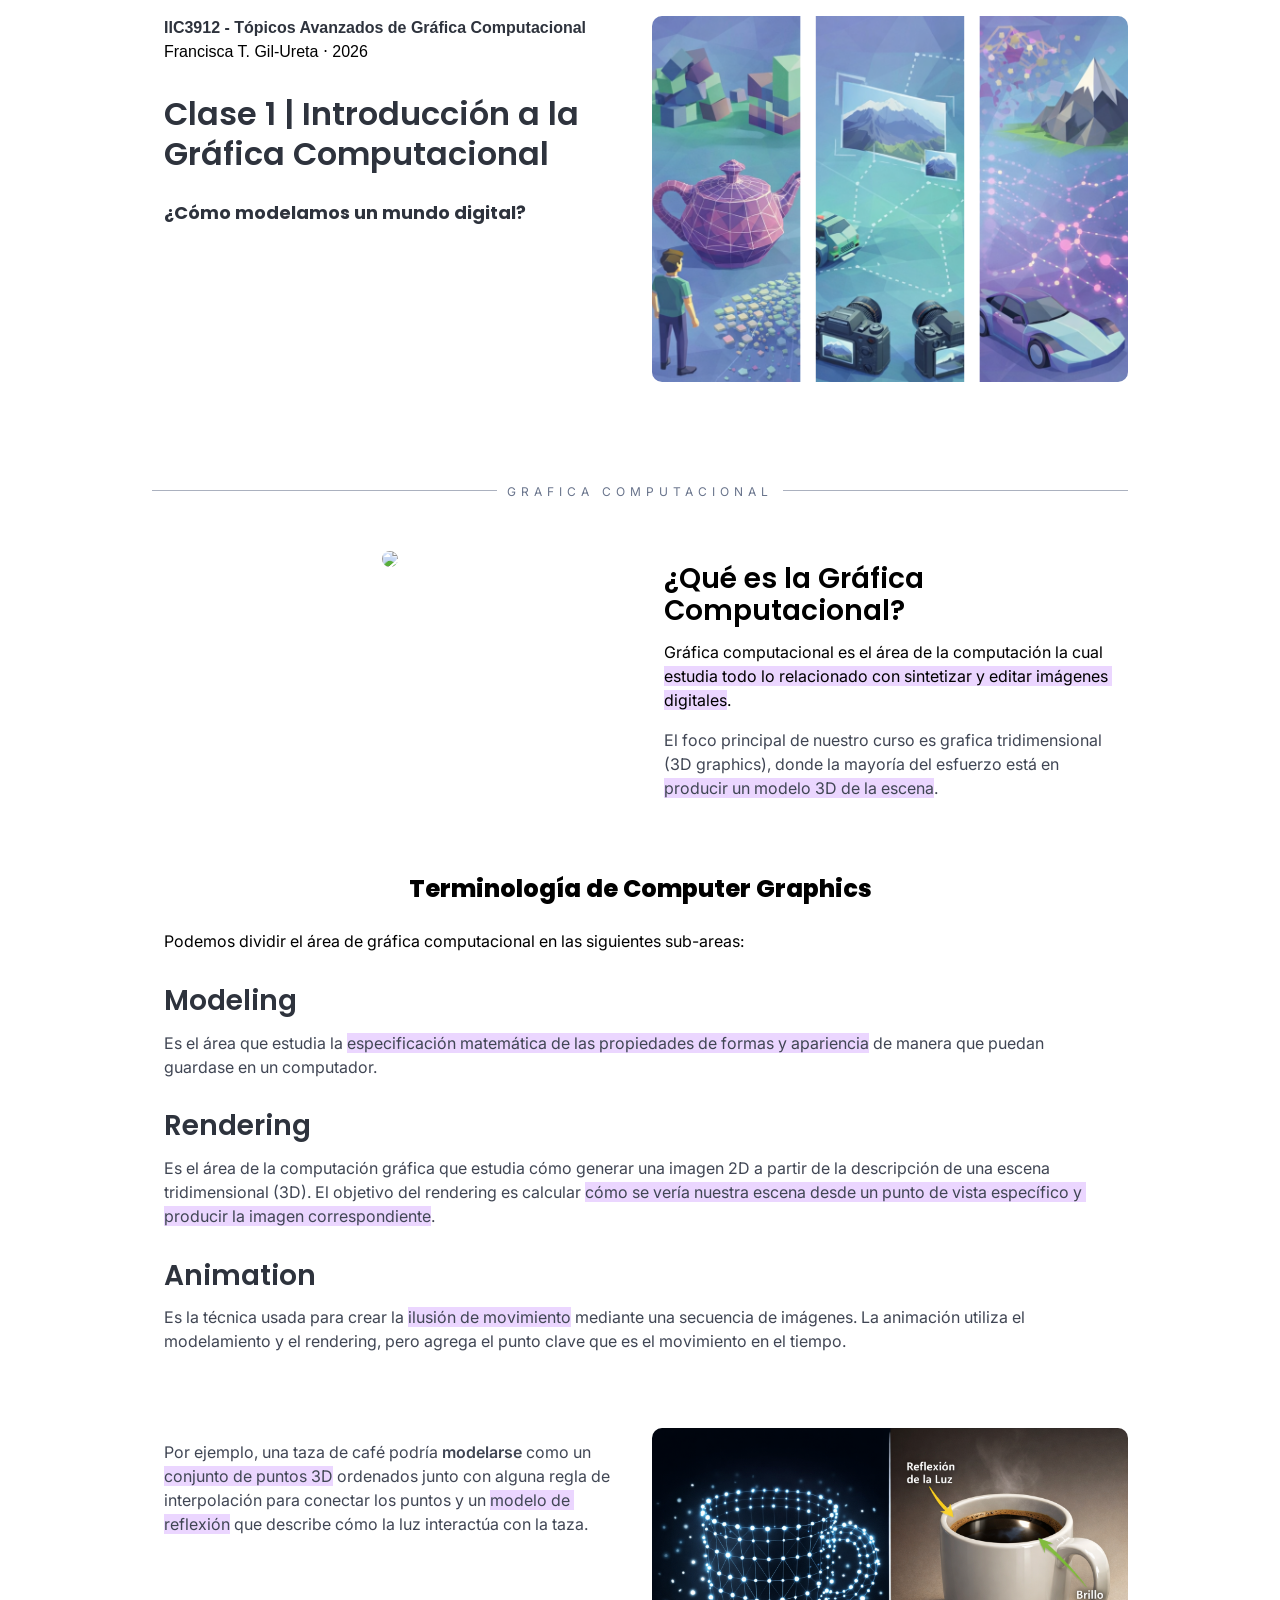
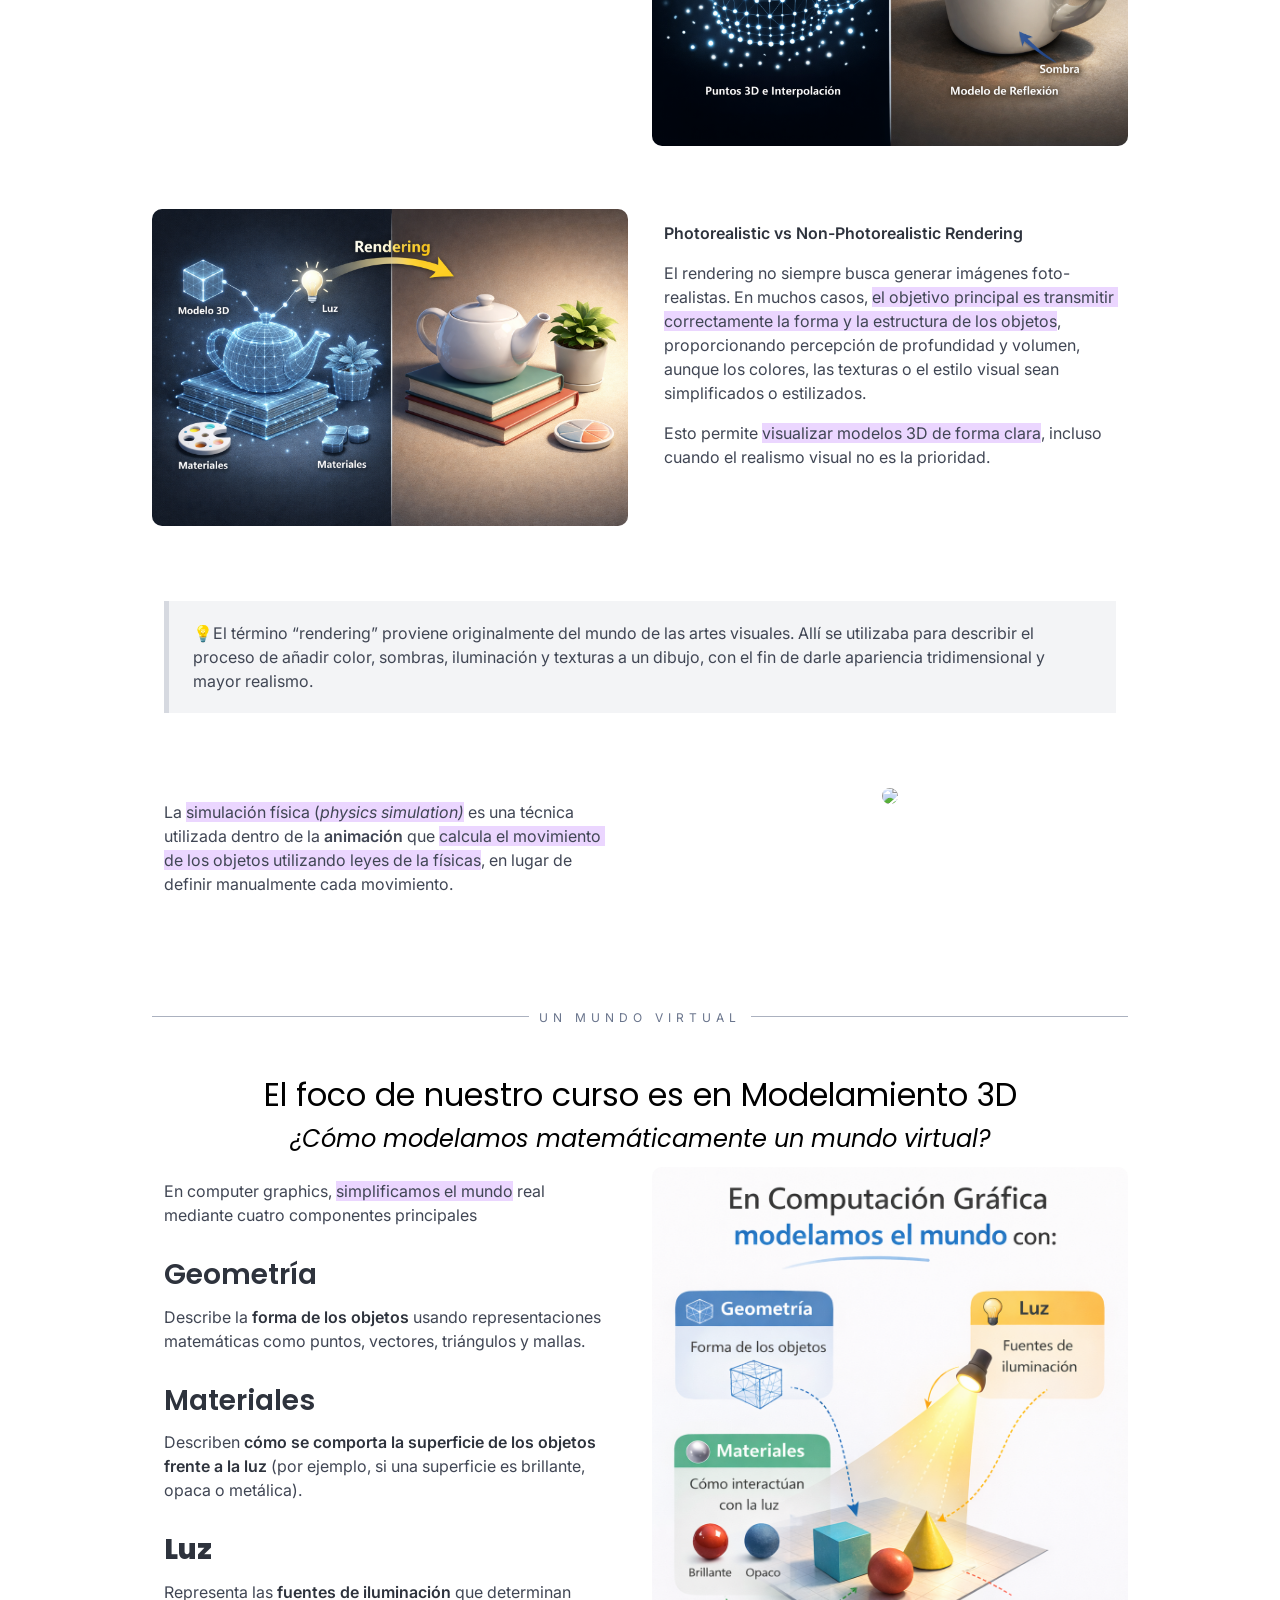
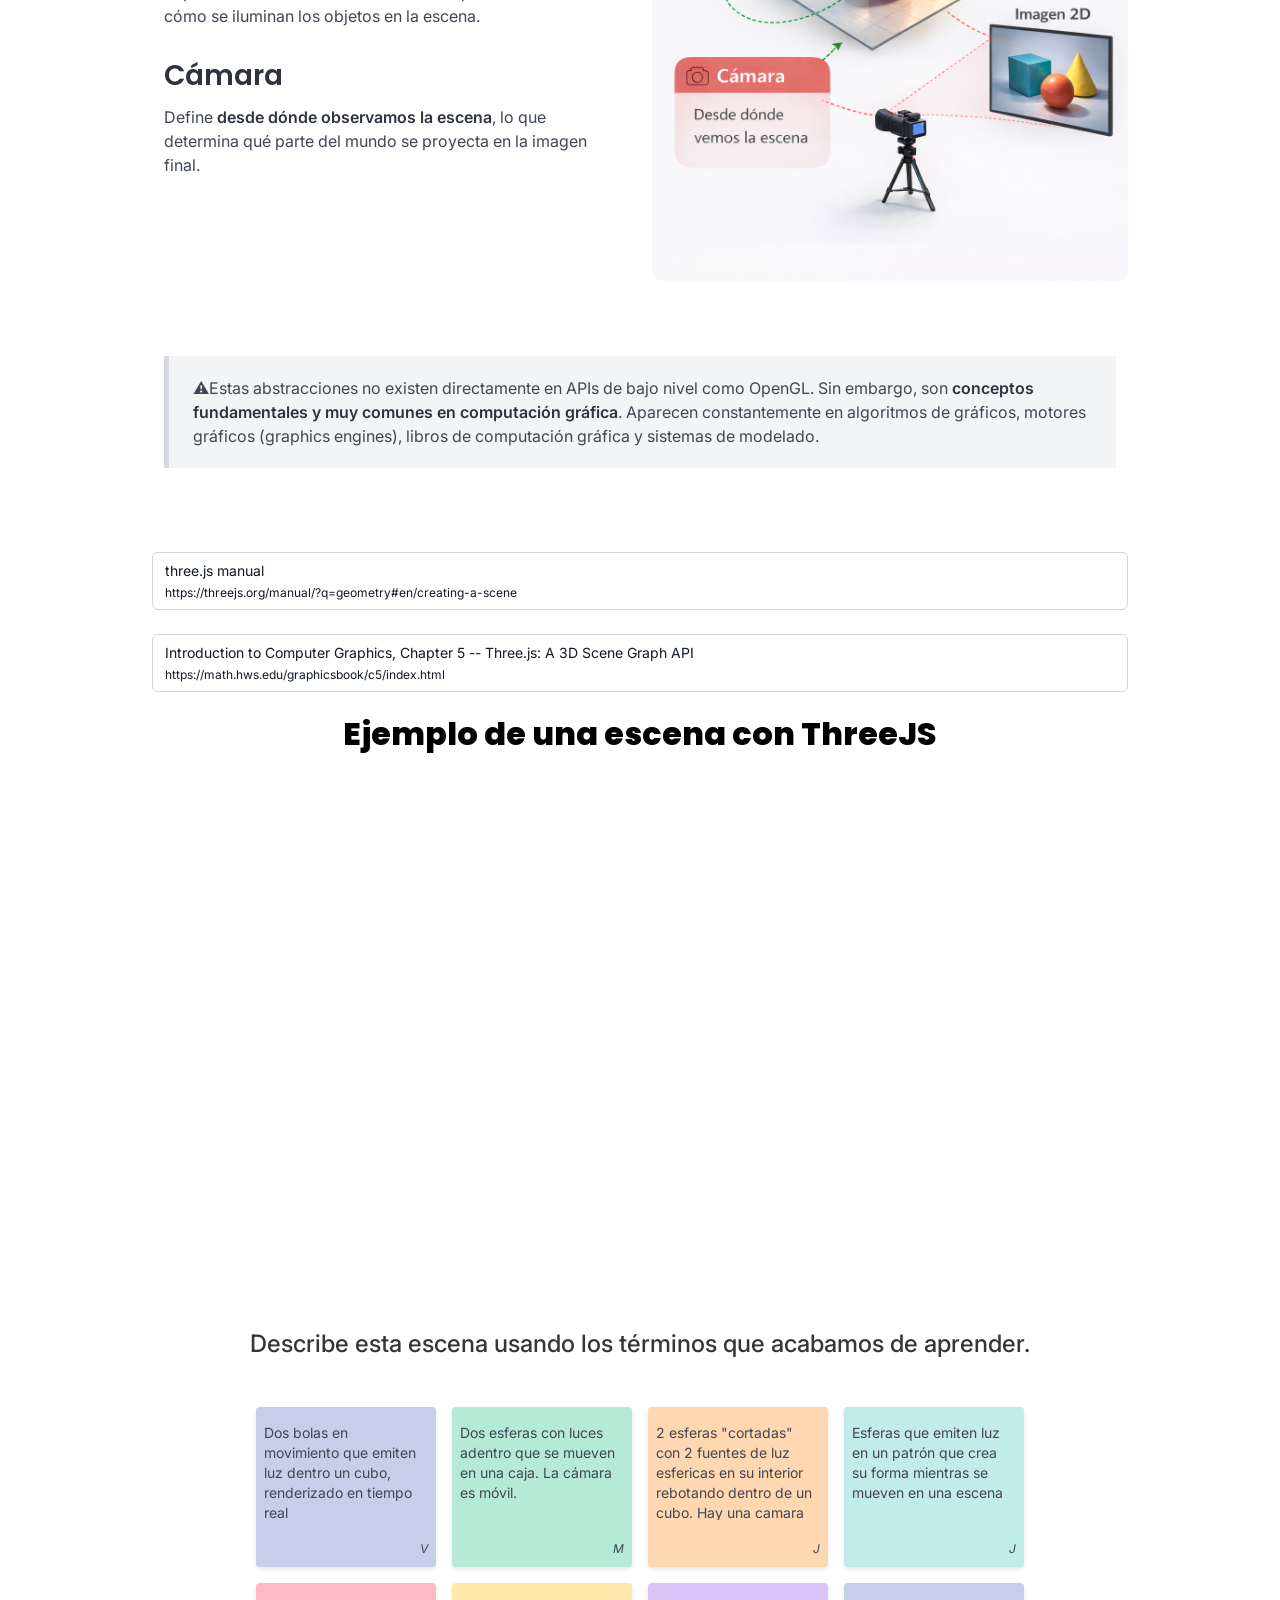
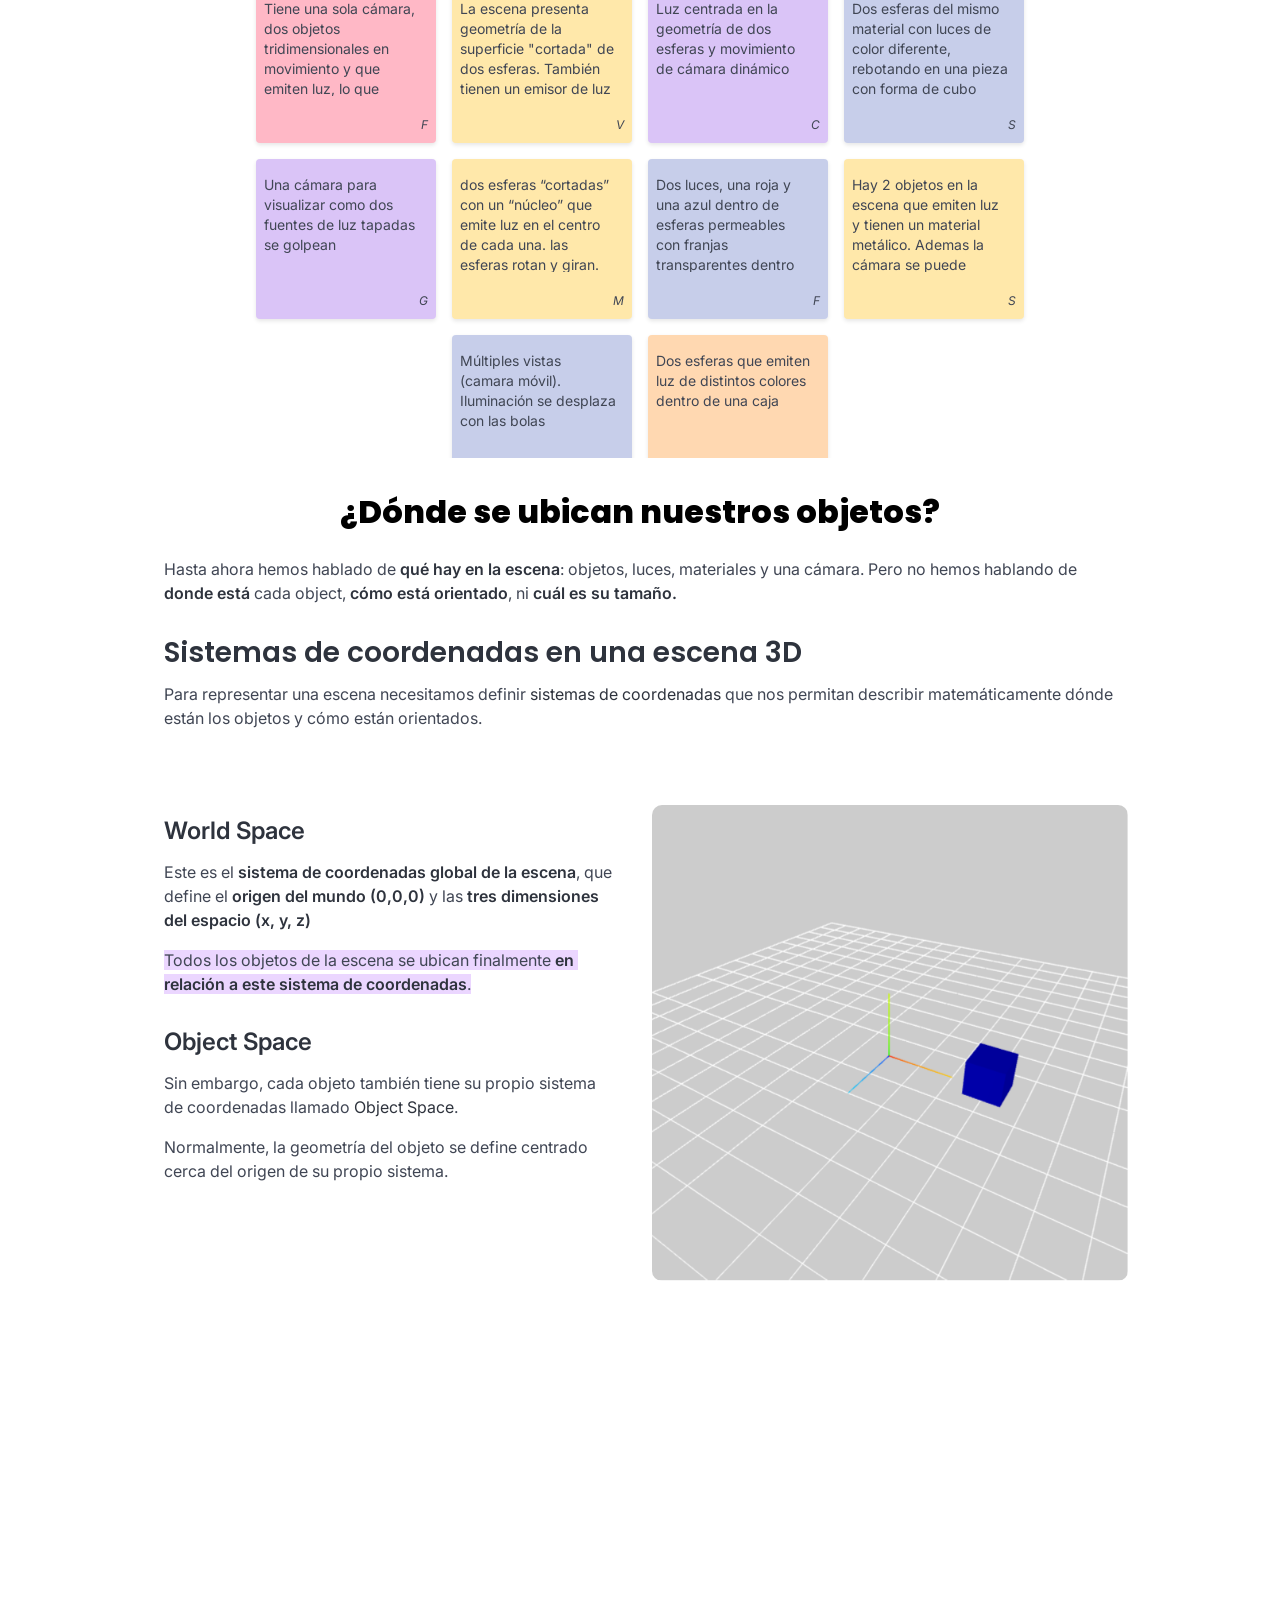
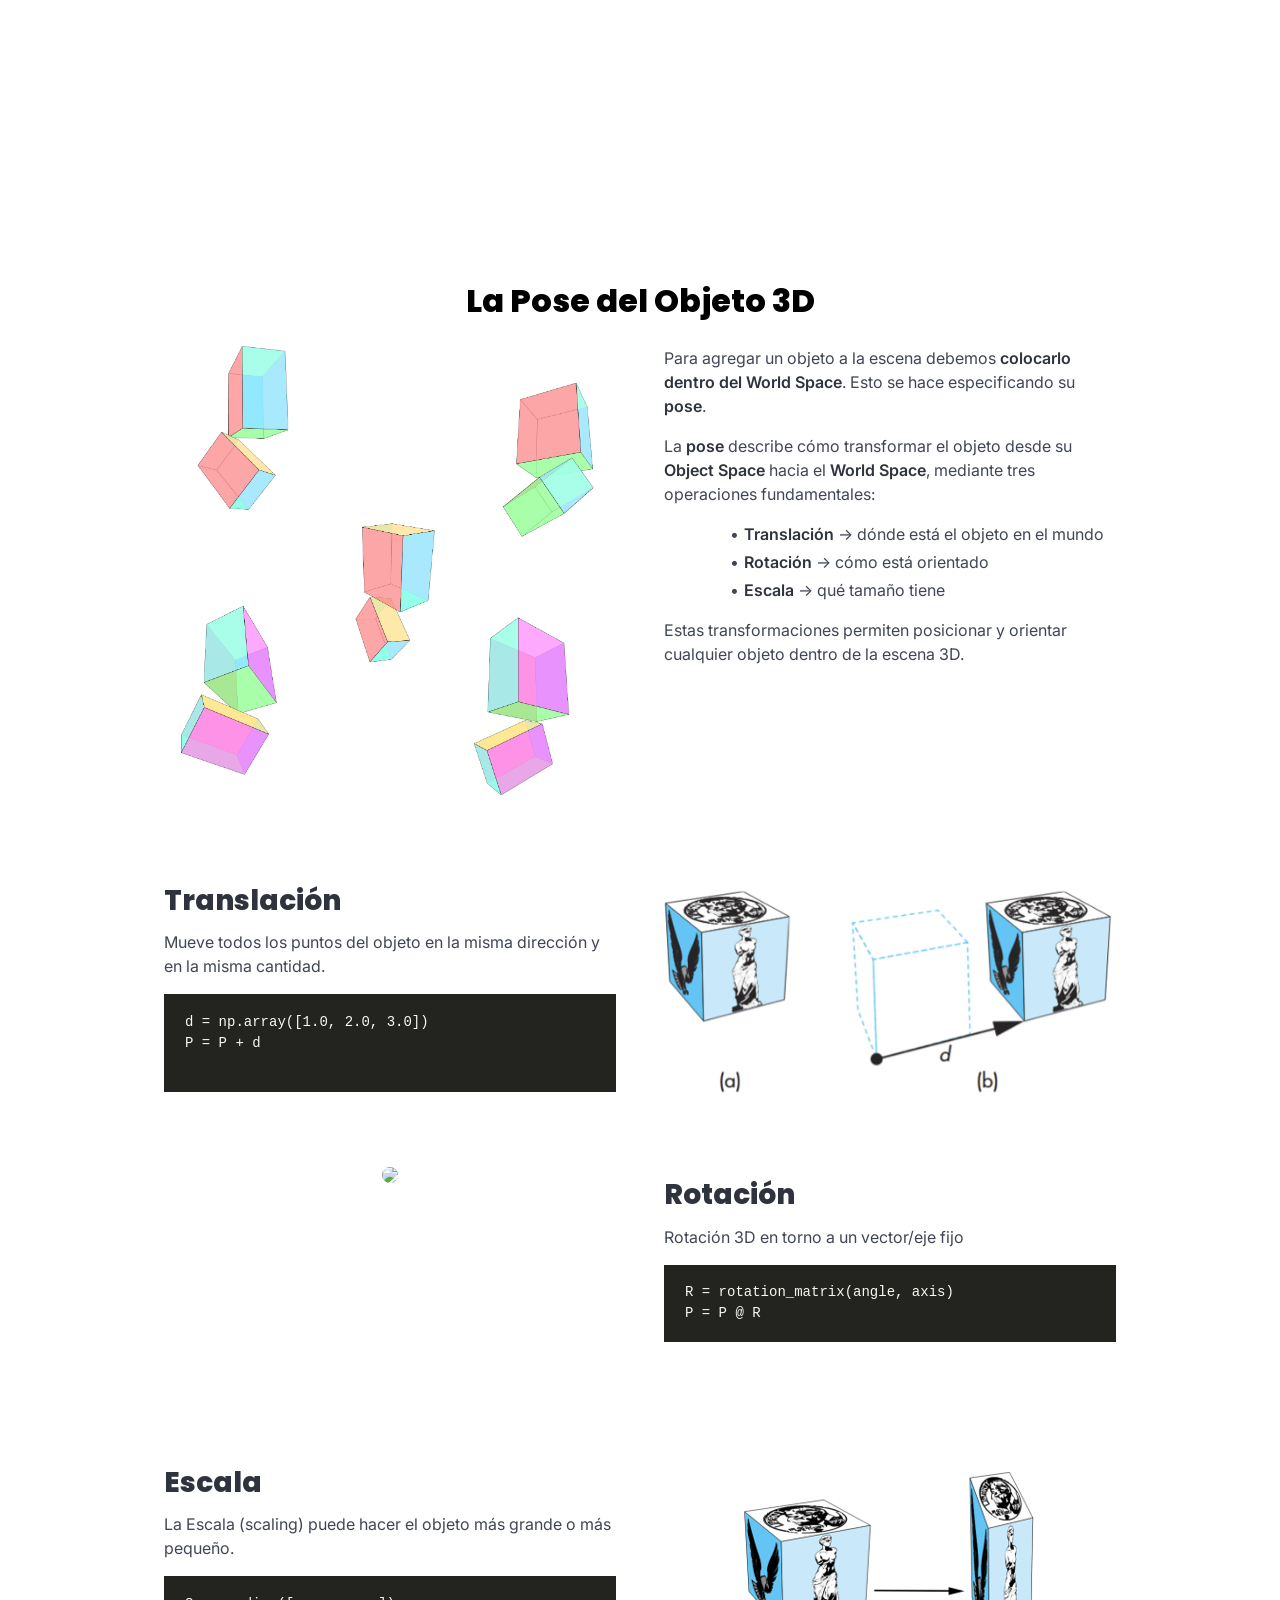
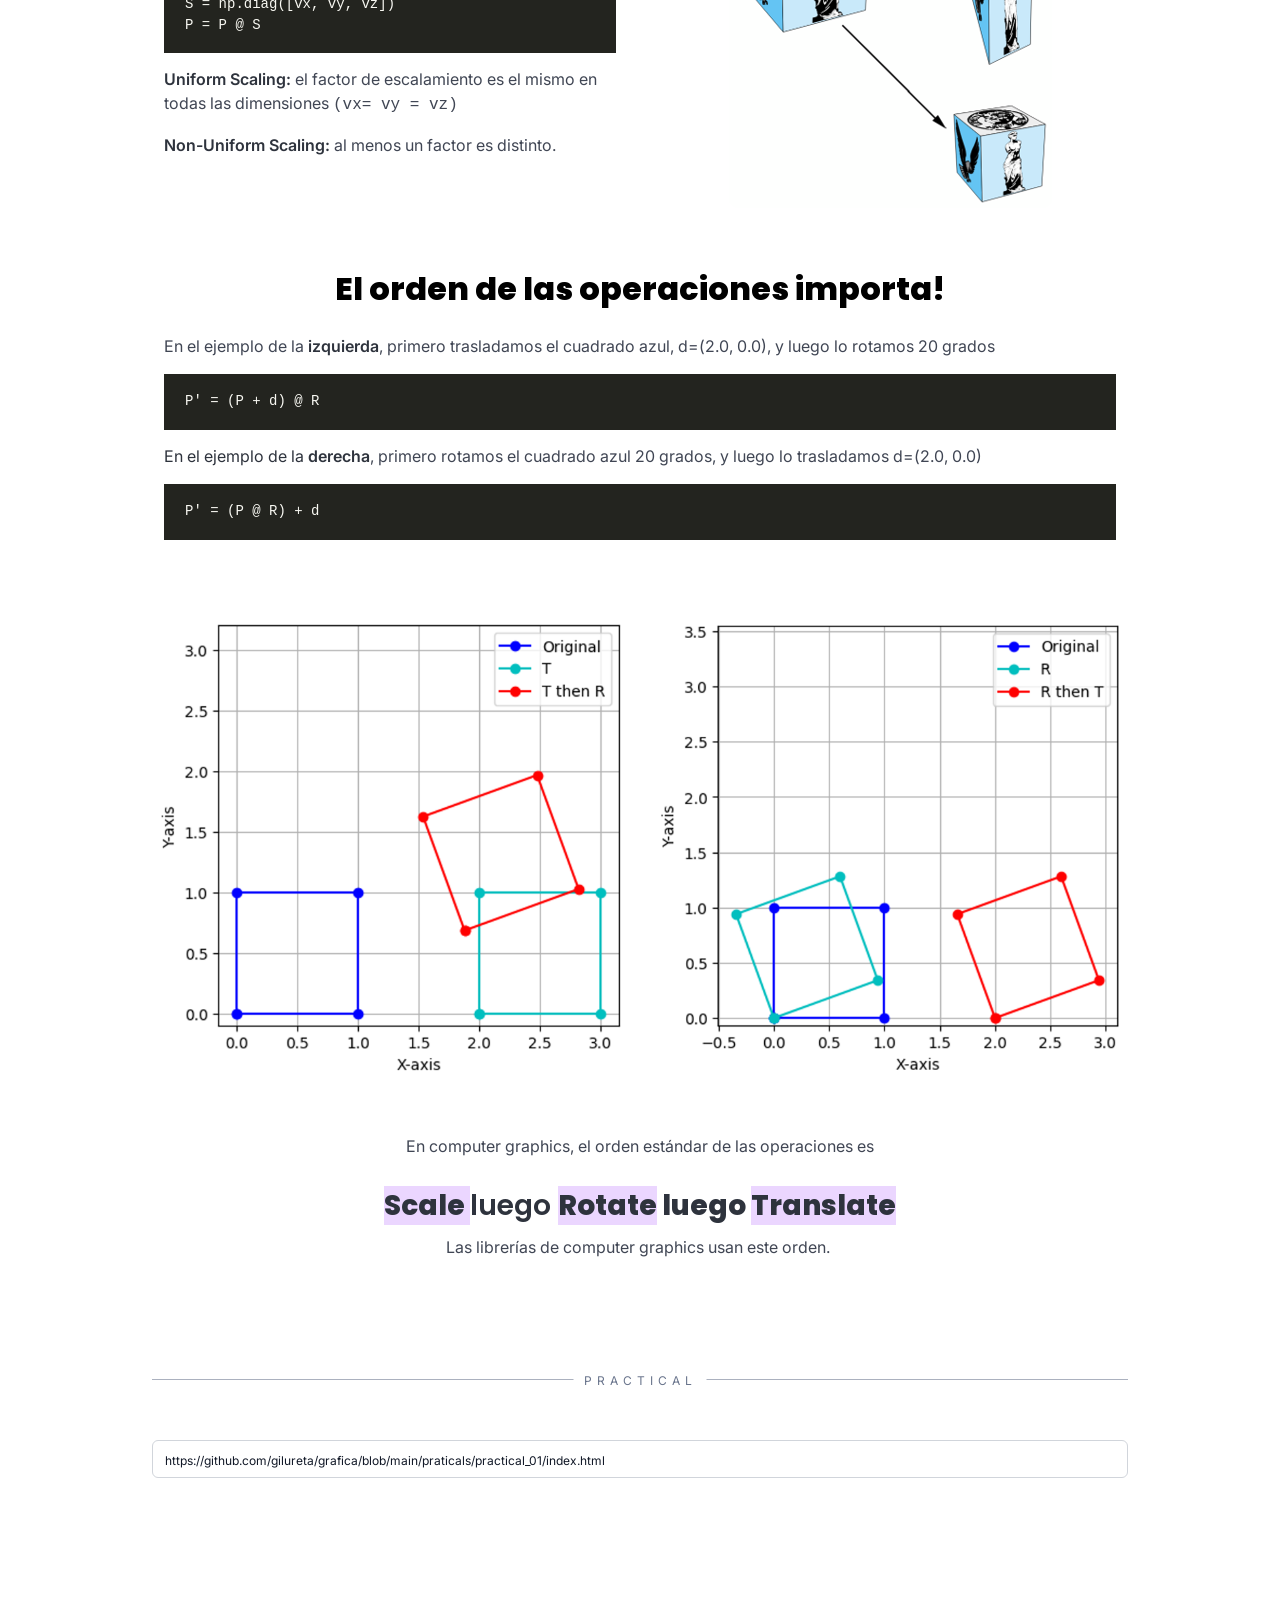
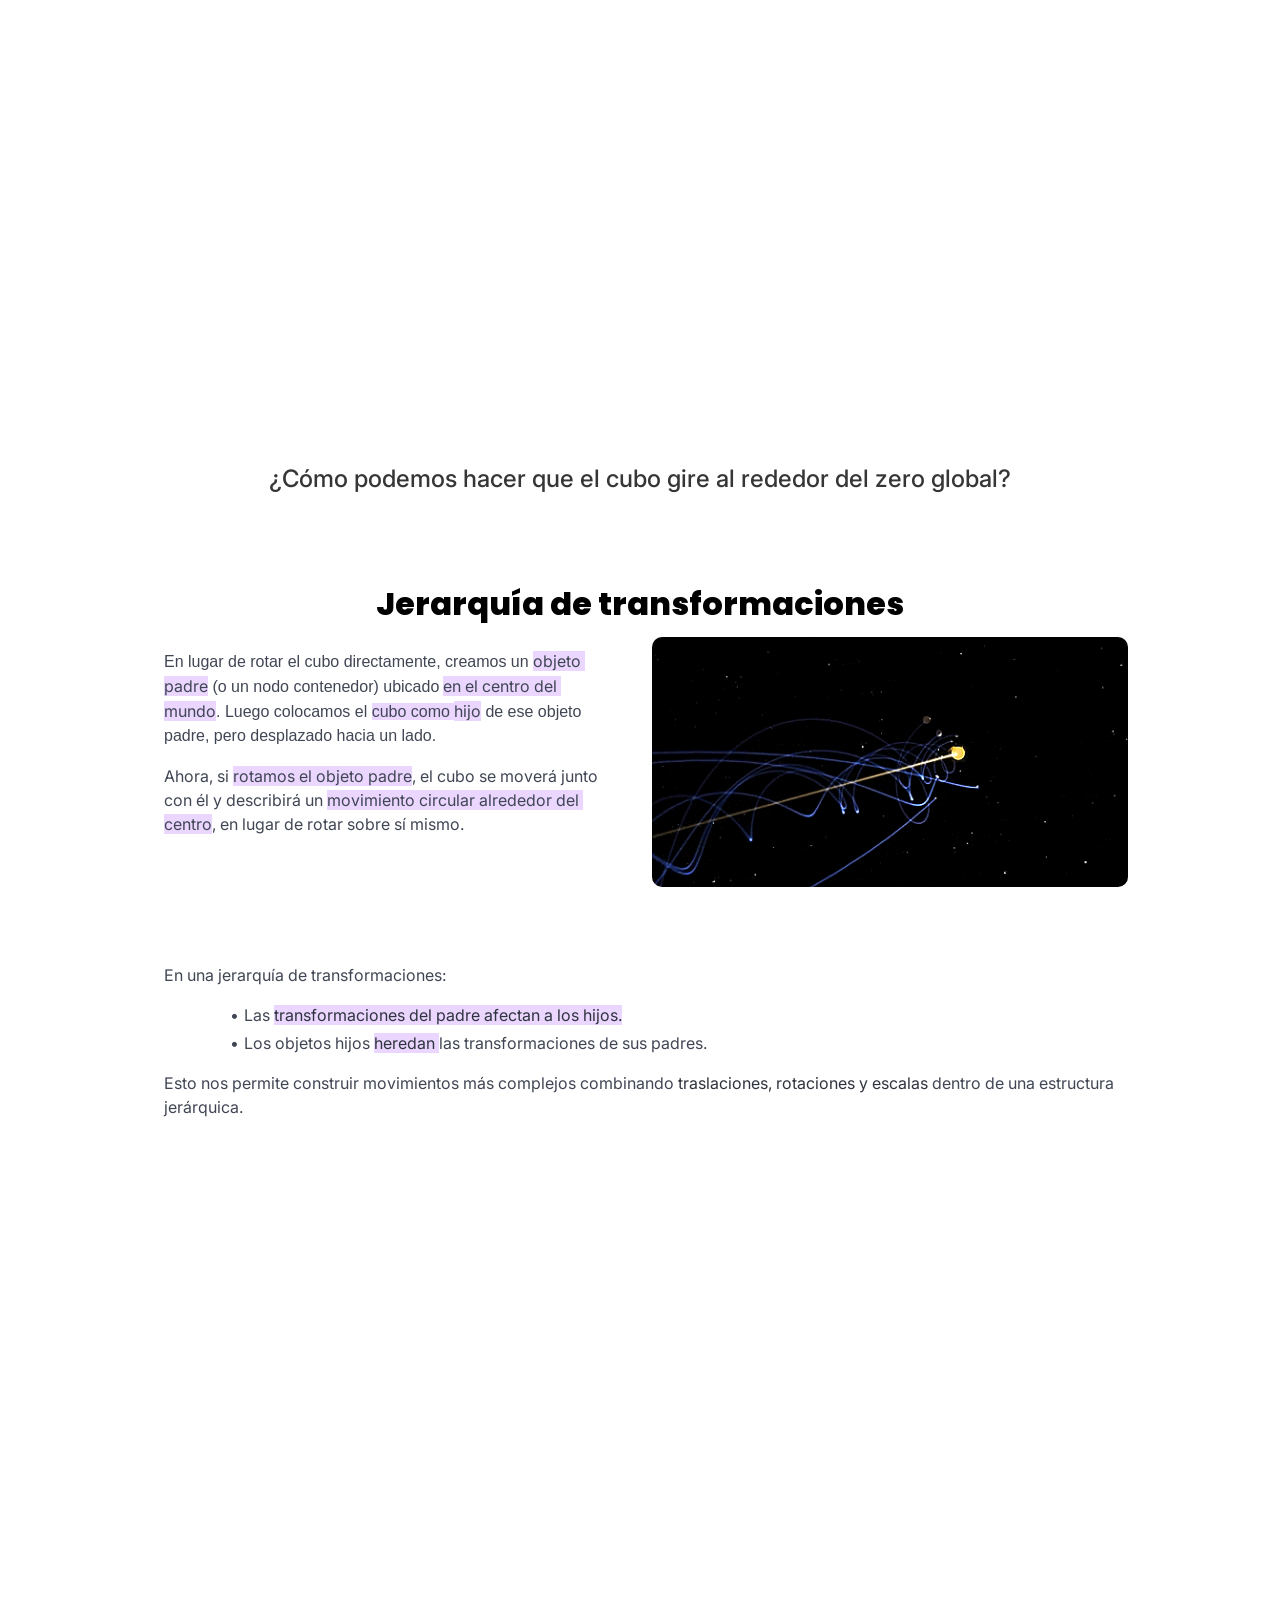
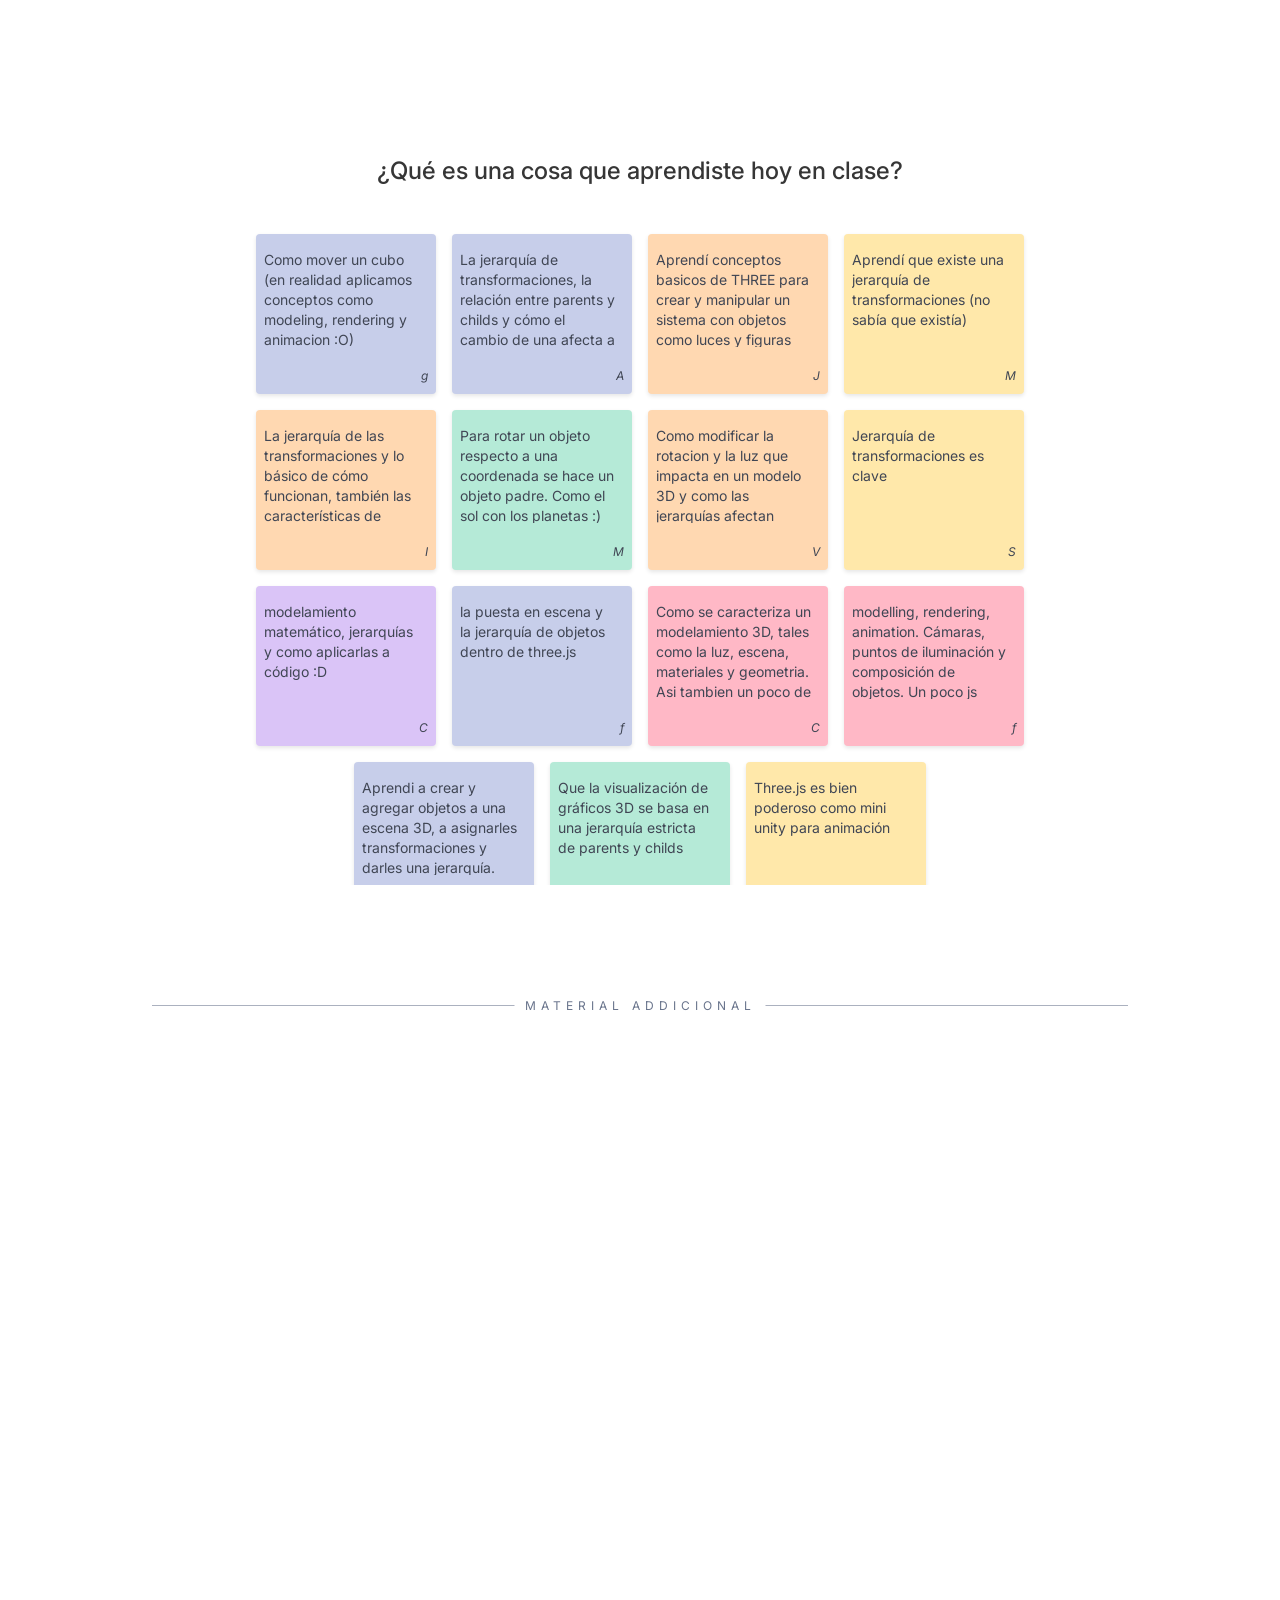
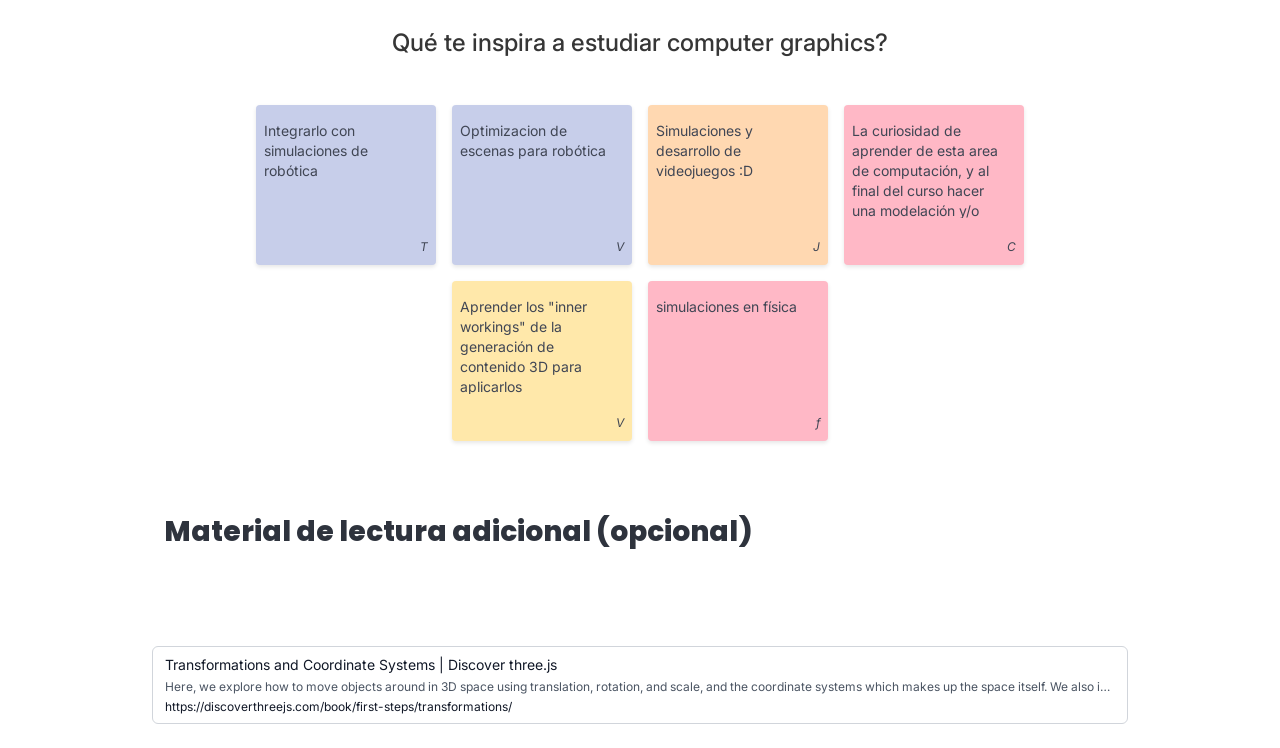
==== commit a32bd5fa: "fixed names" ====
--- a/clases/clase_01/index.html
+++ b/clases/clase_01/index.html
@@ -222,12 +222,12 @@
     </defs>
   </svg></span><span>Table</span></li><li data-index="15" class=""><span class="milkdown-icon"><svg xmlns="http://www.w3.org/2000/svg" width="32" height="32" viewBox="0 0 24 24">
     <path fill="currentColor" d="M7 19v-.808L13.096 12L7 5.808V5h10v1.25H9.102L14.727 12l-5.625 5.77H17V19z"></path>
-  </svg></span><span>Math</span></li></ul></div></div></div></div></div></div> </div> </div> </div> </div>  <div style=""><div class="text-container svelte-9rdfrf"><hr class="has-background-grey-light" style="height: 1px; margin: 60px 0px;"> <div class="overlay-text has-text-centered has-background-white  svelte-9rdfrf" style="position: absolute; top: 50%; left: 50%; transform: translate(-50%, -50%); padding: 0px 10px;"><div class="subtitle is-7 is-uppercase has-text-grey svelte-cbffuh" style="letter-spacing: 5px;; background-color: undefined">Grafica Computacional </div></div></div> <div class="content svelte-cbffuh" style="margin: 15px 0;; background-color: undefined"><div class="columns is-flex-direction-row is-flex-wrap-wrap-reverse svelte-cbffuh" style="; background-color: undefined"><div class="column  svelte-cbffuh" style="; background-color: undefined"><div class="image-wrapper  svelte-1truct9" style="https://s3.amazonaws.com/assets.yeira.io/persist/1c4e58f9-d4a7-4c17-9b9e-5623f62c6c98.gif"><img class="is-rounded  svelte-1truct9" src="./sync_files/1c4e58f9-d4a7-4c17-9b9e-5623f62c6c98.gif" style="https://s3.amazonaws.com/assets.yeira.io/persist/1c4e58f9-d4a7-4c17-9b9e-5623f62c6c98.gif"></div> </div> <div class="column svelte-cbffuh" style="; background-color: undefined"><div class="text m-3 svelte-cbffuh" style="; background-color: undefined"><h2><strong style="color: rgb(0, 0, 0); background-color: transparent;">¿Qué es la Gráfica Computacional? </strong></h2><p><strong style="color: rgb(0, 0, 0); background-color: transparent;">&#xFEFF;</strong><span style="color: rgb(0, 0, 0); background-color: transparent;">Gráfica computacional es el área de la computación la cual </span><span style="color: rgb(0, 0, 0); background-color: rgb(235, 214, 255);">estudia todo lo relacionado con sintetizar y editar imágenes digitales</span><span style="color: rgb(0, 0, 0); background-color: transparent;">. </span></p><p>El foco principal de nuestro curso es grafica tridimensional (3D graphics), donde la mayoría del esfuerzo está en <span style="background-color: rgb(235, 214, 255);">producir un modelo 3D de la escena</span>.</p> </div></div> </div> </div> </div> <div style=""><div class="title font-poppins is-4 m-3 center svelte-cbffuh" style="color: #000000;; background-color: undefined">Terminología de Computer Graphics </div><div class="content svelte-cbffuh" style="margin: 15px 0;; background-color: undefined"><div class="columns is-flex-direction-row-reverse is-flex-wrap-wrap svelte-cbffuh" style="; background-color: undefined"><div class="column is-hidden svelte-cbffuh" style="; background-color: undefined"><div class="image-wrapper  svelte-1truct9" style=""><img class="is-rounded  svelte-1truct9" style=""></div> </div> <div class="column svelte-cbffuh" style="; background-color: undefined"><div class="text m-3 svelte-cbffuh" style="; background-color: undefined"><p><span style="color: rgb(0, 0, 0);">Podemos dividir el área de gráfica computacional en las siguientes sub-areas:</span></p><h2><strong>Modeling</strong></h2><p><span style="color: rgb(64, 70, 84);">Es el área que estudia la </span><span style="background-color: rgb(235, 214, 255); color: rgb(64, 70, 84);">especificación matemática de las propiedades de formas y apariencia</span><span style="color: rgb(64, 70, 84);"> de manera que puedan guardase en un computador.</span></p><h2><strong>Rendering</strong></h2><p>Es el área de la computación gráfica que estudia cómo generar una imagen 2D a partir de la descripción de una escena tridimensional (3D). El objetivo del rendering es calcular <span style="background-color: rgb(235, 214, 255);">cómo se vería nuestra escena desde un punto de vista específico y producir la imagen correspondiente</span>.</p><h2><strong>Animation</strong></h2><p>Es la técnica usada para crear la <span style="background-color: rgb(235, 214, 255);">ilusión de movimiento</span> mediante una secuencia de imágenes. La animación utiliza el modelamiento y el rendering, pero agrega el punto clave que es el movimiento en el tiempo.</p> </div></div> </div> </div> </div> <div style=""><div class="content svelte-cbffuh" style="margin: 15px 0;; background-color: undefined"><div class="columns is-flex-direction-row-reverse is-flex-wrap-wrap svelte-cbffuh" style="; background-color: undefined"><div class="column  svelte-cbffuh" style="; background-color: undefined"><div class="image-wrapper  svelte-1truct9" style="https://s3.amazonaws.com/assets.yeira.io/persist/eb64e842-67e1-4491-8fc5-8ca6911867b3.png"><img class="is-rounded  svelte-1truct9" src="./sync_files/eb64e842-67e1-4491-8fc5-8ca6911867b3.png" style="https://s3.amazonaws.com/assets.yeira.io/persist/eb64e842-67e1-4491-8fc5-8ca6911867b3.png"></div> </div> <div class="column svelte-cbffuh" style="; background-color: undefined"><div class="text m-3 svelte-cbffuh" style="; background-color: undefined"><p><span style="color: unset; font-weight: 400;">Por ejemplo, una taza de café podría </span><strong style="color: unset;">modelarse </strong><span style="color: unset; font-weight: 400;">como un </span><span style="color: unset; font-weight: 400; background-color: rgb(235, 214, 255);">conjunto de puntos 3D</span><span style="color: unset; font-weight: 400;"> ordenados junto con alguna regla de interpolación para conectar los puntos y un </span><span style="color: unset; font-weight: 400; background-color: rgb(235, 214, 255);">modelo de reflexión</span><span style="color: unset; font-weight: 400;"> que describe cómo la luz interactúa con la taza.</span></p> </div></div> </div> </div> </div> <div style=""><div class="content svelte-cbffuh" style="margin: 15px 0;; background-color: undefined"><div class="columns is-flex-direction-row is-flex-wrap-wrap-reverse svelte-cbffuh" style="; background-color: undefined"><div class="column  svelte-cbffuh" style="; background-color: undefined"><div class="image-wrapper  svelte-1truct9" style="https://s3.amazonaws.com/assets.yeira.io/persist/496e9af9-b73b-4f38-a787-a1ffdcc8a574.png"><img class="is-rounded  svelte-1truct9" src="./sync_files/496e9af9-b73b-4f38-a787-a1ffdcc8a574.png" style="https://s3.amazonaws.com/assets.yeira.io/persist/496e9af9-b73b-4f38-a787-a1ffdcc8a574.png"></div> </div> <div class="column svelte-cbffuh" style="; background-color: undefined"><div class="text m-3 svelte-cbffuh" style="; background-color: undefined"><p><strong>Photorealistic vs Non-Photorealistic Rendering</strong></p><p><span style="color: rgb(64, 70, 84);">El rendering no siempre busca generar imágenes foto-realistas. En muchos casos, </span><span style="color: rgb(64, 70, 84); background-color: rgb(235, 214, 255);">el objetivo principal es transmitir correctamente la forma y la estructura de los objetos</span><span style="color: rgb(64, 70, 84);">, proporcionando percepción de profundidad y volumen, aunque los colores, las texturas o el estilo visual sean simplificados o estilizados. </span></p><p><span style="color: rgb(64, 70, 84);">Esto permite </span><span style="color: rgb(64, 70, 84); background-color: rgb(235, 214, 255);">visualizar modelos 3D de forma clara</span><span style="color: rgb(64, 70, 84);">, incluso cuando el realismo visual no es la prioridad.</span></p> </div></div> </div> </div> </div> <div style=""><div class="content svelte-cbffuh" style="margin: 15px 0;; background-color: undefined"><div class="columns is-flex-direction-row-reverse is-flex-wrap-wrap svelte-cbffuh" style="; background-color: undefined"><div class="column is-hidden svelte-cbffuh" style="; background-color: undefined"><div class="image-wrapper  svelte-1truct9" style=""><img class="is-rounded  svelte-1truct9" style=""></div> </div> <div class="column svelte-cbffuh" style="; background-color: undefined"><div class="text m-3 svelte-cbffuh" style="; background-color: undefined"><blockquote><span style="color: rgb(10, 10, 10);">💡</span><span style="color: unset;">El término “rendering” proviene originalmente del mundo de las artes visuales. Allí se utilizaba para describir el proceso de añadir color, sombras, iluminación y texturas a un dibujo, con el fin de darle apariencia tridimensional y mayor realismo.</span></blockquote> </div></div> </div> </div> <div class="content svelte-cbffuh" style="margin: 15px 0;; background-color: undefined"><div class="columns is-flex-direction-row-reverse is-flex-wrap-wrap svelte-cbffuh" style="; background-color: undefined"><div class="column  svelte-cbffuh" style="; background-color: undefined"><div class="image-wrapper  svelte-1truct9" style="https://s3.amazonaws.com/assets.yeira.io/persist/9ca0ef0d-730c-4987-ab59-65952c5f960c.gif"><img class="is-rounded  svelte-1truct9" src="./sync_files/9ca0ef0d-730c-4987-ab59-65952c5f960c.gif" style="https://s3.amazonaws.com/assets.yeira.io/persist/9ca0ef0d-730c-4987-ab59-65952c5f960c.gif"></div> </div> <div class="column svelte-cbffuh" style="; background-color: undefined"><div class="text m-3 svelte-cbffuh" style="; background-color: undefined"><p><span style="color: unset; font-weight: 400;">La </span><span style="color: unset; font-weight: 400; background-color: rgb(235, 214, 255);">simulación física (</span><em style="color: unset; background-color: rgb(235, 214, 255);">physics simulation)</em><em style="color: unset;"> </em><span style="color: unset; font-weight: 400;">es una técnica utilizada dentro de la </span><strong style="color: unset;">animación </strong><span style="color: unset; font-weight: 400;">que </span><span style="color: unset; font-weight: 400; background-color: rgb(235, 214, 255);">calcula el movimiento de los objetos utilizando leyes de la físicas</span><span style="color: unset; font-weight: 400;">, en lugar de definir manualmente cada movimiento.&nbsp;</span></p> </div></div> </div> </div> </div> <div style=""><div class="text-container svelte-9rdfrf"><hr class="has-background-grey-light" style="height: 1px; margin: 60px 0px;"> <div class="overlay-text has-text-centered has-background-white  svelte-9rdfrf" style="position: absolute; top: 50%; left: 50%; transform: translate(-50%, -50%); padding: 0px 10px;"><div class="subtitle is-7 is-uppercase has-text-grey svelte-cbffuh" style="letter-spacing: 5px;; background-color: undefined">Un Mundo VirtuaL </div></div></div> <div class="title font-poppins m-3 center svelte-cbffuh" style="color: #000000;; background-color: undefined"><span style="font-weight: normal;">El foco de nuestro curso es en Modelamiento 3D</span> </div><div class="title font-poppins is-4 m-3 center svelte-cbffuh" style="color: #000000;; background-color: undefined"><i style="font-weight: normal;">¿Cómo modelamos matemáticamente un mundo virtual?</i> </div><div class="content svelte-cbffuh" style="margin: 15px 0;; background-color: undefined"><div class="columns is-flex-direction-row-reverse is-flex-wrap-wrap svelte-cbffuh" style="; background-color: undefined"><div class="column  svelte-cbffuh" style="; background-color: undefined"><div class="image-wrapper  svelte-1truct9" style="https://s3.amazonaws.com/assets.yeira.io/persist/c89bd513-f074-4874-ba77-da0d47154219.png"><img class="is-rounded  svelte-1truct9" src="./sync_files/c89bd513-f074-4874-ba77-da0d47154219.png" style="https://s3.amazonaws.com/assets.yeira.io/persist/c89bd513-f074-4874-ba77-da0d47154219.png"></div> </div> <div class="column svelte-cbffuh" style="; background-color: undefined"><div class="text m-3 svelte-cbffuh" style="; background-color: undefined"><p>En computer graphics, <span style="background-color: rgb(235, 214, 255);">simplificamos el mundo</span> real mediante cuatro componentes principales</p><h2><strong>Geometría</strong></h2><p>Describe la <strong>forma de los objetos</strong> usando representaciones matemáticas como puntos, vectores, triángulos y mallas.</p><h2><strong>Materiales</strong></h2><p>Describen <strong>cómo se comporta la superficie de los objetos frente a la luz </strong>(por ejemplo, si una superficie es brillante, opaca o metálica).</p><h2>Luz</h2><p>Representa las <strong>fuentes de iluminación</strong> que determinan cómo se iluminan los objetos en la escena.</p><h2><strong>Cámara</strong></h2><p>De<span style="color: unset; font-weight: 400;">fine</span><strong> desde dónde observamos la escena</strong><span style="color: unset; font-weight: 400;">, lo que determina qué parte del mundo se proyecta en la imagen final.</span></p> </div></div> </div> </div> </div> <div style=""><div class="content svelte-cbffuh" style="margin: 15px 0;; background-color: undefined"><div class="columns is-flex-direction-row-reverse is-flex-wrap-wrap svelte-cbffuh" style="; background-color: undefined"><div class="column is-hidden svelte-cbffuh" style="; background-color: undefined"><div class="image-wrapper  svelte-1truct9" style=""><img class="is-rounded  svelte-1truct9" style=""></div> </div> <div class="column svelte-cbffuh" style="; background-color: undefined"><div class="text m-3 svelte-cbffuh" style="; background-color: undefined"><blockquote>⚠️Estas abstracciones no existen directamente en APIs de bajo nivel como OpenGL. Sin embargo, son <strong>conceptos fundamentales y muy comunes en computación gráfica</strong>. Aparecen constantemente en algoritmos de gráficos, motores gráficos (graphics engines), libros de computación gráfica y sistemas de modelado.</blockquote> </div></div> </div> </div> <a href="https://threejs.org/manual/?q=geometry#en/creating-a-scene" target="_blank" class="block my-5"><div class="flex border border-gray-300 rounded-md overflow-hidden transition duration-200 ease-in-out transform hover:scale-105"><div class="flex-1 px-3 py-2 overflow-hidden"><div class="text-sm text-gray-900 truncate mb-1">three.js manual</div>  <div class="flex items-center mt-1"> <div class="text-xs text-gray-900 truncate">https://threejs.org/manual/?q=geometry#en/creating-a-scene</div></div></div></div></a> <a href="https://math.hws.edu/graphicsbook/c5/index.html" target="_blank" class="block my-5"><div class="flex border border-gray-300 rounded-md overflow-hidden transition duration-200 ease-in-out transform hover:scale-105"><div class="flex-1 px-3 py-2 overflow-hidden"><div class="text-sm text-gray-900 truncate mb-1">Introduction to Computer Graphics, Chapter 5 -- Three.js: A 3D Scene Graph API</div>  <div class="flex items-center mt-1"> <div class="text-xs text-gray-900 truncate">https://math.hws.edu/graphicsbook/c5/index.html</div></div></div></div></a> </div> <div style=""><div class="title font-poppins m-3 center svelte-cbffuh" style="color: #000000;; background-color: undefined">Ejemplo de una escena con ThreeJS </div><div class="content svelte-cbffuh" style="margin: 15px 0;; background-color: undefined"><div class="embed-container  svelte-1u42vvn" id="" style="&lt;iframe src=&quot;https://threejs.org/examples/webgpu_shadowmap_pointlight.html&quot;&gt;&lt;/iframe&gt;"><iframe width="100%" height="500px" src="https://threejs.org/examples/webgpu_shadowmap_pointlight.html"></iframe></div> </div> <div class="stem has-text-centered mt-3 svelte-cbffuh" style="; background-color: undefined">Describe esta escena usando los términos que acabamos de aprender.  </div>   <div class="flex flex-wrap justify-center overflow-auto p-4" style="max-height: 75vh;"><div class="board-card relative m-2 rounded p-2 svelte-18rj5n9" style="background-color: rgb(199, 206, 234); width: 180px; height: 160px;"><div class="board-content overflow-auto rounded pr-1 svelte-18rj5n9" style="width: 160px; height: 105px;"><p class="mt-2 text-sm">Dos bolas en movimiento que emiten luz dentro un cubo, renderizado en tiempo real</p></div> <p class="font-cursive has-text-right absolute bottom-2 right-2 text-sm" style="width: 120px;"><i style="font-size: 12px;">Vittorio</i></p>  </div><div class="board-card relative m-2 rounded p-2 svelte-18rj5n9" style="background-color: rgb(181, 234, 215); width: 180px; height: 160px;"><div class="board-content overflow-auto rounded pr-1 svelte-18rj5n9" style="width: 160px; height: 105px;"><p class="mt-2 text-sm">Dos esferas con luces adentro que se mueven en una caja. La cámara es móvil.</p></div> <p class="font-cursive has-text-right absolute bottom-2 right-2 text-sm" style="width: 120px;"><i style="font-size: 12px;">María José</i></p>  </div><div class="board-card relative m-2 rounded p-2 svelte-18rj5n9" style="background-color: rgb(255, 216, 177); width: 180px; height: 160px;"><div class="board-content overflow-auto rounded pr-1 svelte-18rj5n9" style="width: 160px; height: 105px;"><p class="mt-2 text-sm">2 esferas "cortadas" con 2 fuentes de luz esfericas en su interior rebotando dentro de un cubo. Hay una camara que se puede desplazar dentro del cubo.</p></div> <p class="font-cursive has-text-right absolute bottom-2 right-2 text-sm" style="width: 120px;"><i style="font-size: 12px;">José</i></p>  </div><div class="board-card relative m-2 rounded p-2 svelte-18rj5n9" style="background-color: rgb(194, 236, 233); width: 180px; height: 160px;"><div class="board-content overflow-auto rounded pr-1 svelte-18rj5n9" style="width: 160px; height: 105px;"><p class="mt-2 text-sm">Esferas que emiten luz en un patrón que crea su forma mientras se mueven en una escena</p></div> <p class="font-cursive has-text-right absolute bottom-2 right-2 text-sm" style="width: 120px;"><i style="font-size: 12px;">José Pedro</i></p>  </div><div class="board-card relative m-2 rounded p-2 svelte-18rj5n9" style="background-color: rgb(255, 184, 198); width: 180px; height: 160px;"><div class="board-content overflow-auto rounded pr-1 svelte-18rj5n9" style="width: 160px; height: 105px;"><p class="mt-2 text-sm">Tiene una sola cámara, dos objetos tridimensionales en movimiento y  que emiten luz, lo que permite ver la caja en la que están contenidos</p></div> <p class="font-cursive has-text-right absolute bottom-2 right-2 text-sm" style="width: 120px;"><i style="font-size: 12px;">Fernando</i></p>  </div><div class="board-card relative m-2 rounded p-2 svelte-18rj5n9" style="background-color: rgb(255, 232, 170); width: 180px; height: 160px;"><div class="board-content overflow-auto rounded pr-1 svelte-18rj5n9" style="width: 160px; height: 105px;"><p class="mt-2 text-sm">La escena presenta geometría de la superficie "cortada" de dos esferas.
+  </svg></span><span>Math</span></li></ul></div></div></div></div></div></div> </div> </div> </div> </div>  <div style=""><div class="text-container svelte-9rdfrf"><hr class="has-background-grey-light" style="height: 1px; margin: 60px 0px;"> <div class="overlay-text has-text-centered has-background-white  svelte-9rdfrf" style="position: absolute; top: 50%; left: 50%; transform: translate(-50%, -50%); padding: 0px 10px;"><div class="subtitle is-7 is-uppercase has-text-grey svelte-cbffuh" style="letter-spacing: 5px;; background-color: undefined">Grafica Computacional </div></div></div> <div class="content svelte-cbffuh" style="margin: 15px 0;; background-color: undefined"><div class="columns is-flex-direction-row is-flex-wrap-wrap-reverse svelte-cbffuh" style="; background-color: undefined"><div class="column  svelte-cbffuh" style="; background-color: undefined"><div class="image-wrapper  svelte-1truct9" style="https://s3.amazonaws.com/assets.yeira.io/persist/1c4e58f9-d4a7-4c17-9b9e-5623f62c6c98.gif"><img class="is-rounded  svelte-1truct9" src="./sync_files/1c4e58f9-d4a7-4c17-9b9e-5623f62c6c98.gif" style="https://s3.amazonaws.com/assets.yeira.io/persist/1c4e58f9-d4a7-4c17-9b9e-5623f62c6c98.gif"></div> </div> <div class="column svelte-cbffuh" style="; background-color: undefined"><div class="text m-3 svelte-cbffuh" style="; background-color: undefined"><h2><strong style="color: rgb(0, 0, 0); background-color: transparent;">¿Qué es la Gráfica Computacional? </strong></h2><p><strong style="color: rgb(0, 0, 0); background-color: transparent;">﻿</strong><span style="color: rgb(0, 0, 0); background-color: transparent;">Gráfica computacional es el área de la computación la cual </span><span style="color: rgb(0, 0, 0); background-color: rgb(235, 214, 255);">estudia todo lo relacionado con sintetizar y editar imágenes digitales</span><span style="color: rgb(0, 0, 0); background-color: transparent;">. </span></p><p>El foco principal de nuestro curso es grafica tridimensional (3D graphics), donde la mayoría del esfuerzo está en <span style="background-color: rgb(235, 214, 255);">producir un modelo 3D de la escena</span>.</p> </div></div> </div> </div> </div> <div style=""><div class="title font-poppins is-4 m-3 center svelte-cbffuh" style="color: #000000;; background-color: undefined">Terminología de Computer Graphics </div><div class="content svelte-cbffuh" style="margin: 15px 0;; background-color: undefined"><div class="columns is-flex-direction-row-reverse is-flex-wrap-wrap svelte-cbffuh" style="; background-color: undefined"><div class="column is-hidden svelte-cbffuh" style="; background-color: undefined"><div class="image-wrapper  svelte-1truct9" style=""><img class="is-rounded  svelte-1truct9" style=""></div> </div> <div class="column svelte-cbffuh" style="; background-color: undefined"><div class="text m-3 svelte-cbffuh" style="; background-color: undefined"><p><span style="color: rgb(0, 0, 0);">Podemos dividir el área de gráfica computacional en las siguientes sub-areas:</span></p><h2><strong>Modeling</strong></h2><p><span style="color: rgb(64, 70, 84);">Es el área que estudia la </span><span style="background-color: rgb(235, 214, 255); color: rgb(64, 70, 84);">especificación matemática de las propiedades de formas y apariencia</span><span style="color: rgb(64, 70, 84);"> de manera que puedan guardase en un computador.</span></p><h2><strong>Rendering</strong></h2><p>Es el área de la computación gráfica que estudia cómo generar una imagen 2D a partir de la descripción de una escena tridimensional (3D). El objetivo del rendering es calcular <span style="background-color: rgb(235, 214, 255);">cómo se vería nuestra escena desde un punto de vista específico y producir la imagen correspondiente</span>.</p><h2><strong>Animation</strong></h2><p>Es la técnica usada para crear la <span style="background-color: rgb(235, 214, 255);">ilusión de movimiento</span> mediante una secuencia de imágenes. La animación utiliza el modelamiento y el rendering, pero agrega el punto clave que es el movimiento en el tiempo.</p> </div></div> </div> </div> </div> <div style=""><div class="content svelte-cbffuh" style="margin: 15px 0;; background-color: undefined"><div class="columns is-flex-direction-row-reverse is-flex-wrap-wrap svelte-cbffuh" style="; background-color: undefined"><div class="column  svelte-cbffuh" style="; background-color: undefined"><div class="image-wrapper  svelte-1truct9" style="https://s3.amazonaws.com/assets.yeira.io/persist/eb64e842-67e1-4491-8fc5-8ca6911867b3.png"><img class="is-rounded  svelte-1truct9" src="./sync_files/eb64e842-67e1-4491-8fc5-8ca6911867b3.png" style="https://s3.amazonaws.com/assets.yeira.io/persist/eb64e842-67e1-4491-8fc5-8ca6911867b3.png"></div> </div> <div class="column svelte-cbffuh" style="; background-color: undefined"><div class="text m-3 svelte-cbffuh" style="; background-color: undefined"><p><span style="color: unset; font-weight: 400;">Por ejemplo, una taza de café podría </span><strong style="color: unset;">modelarse </strong><span style="color: unset; font-weight: 400;">como un </span><span style="color: unset; font-weight: 400; background-color: rgb(235, 214, 255);">conjunto de puntos 3D</span><span style="color: unset; font-weight: 400;"> ordenados junto con alguna regla de interpolación para conectar los puntos y un </span><span style="color: unset; font-weight: 400; background-color: rgb(235, 214, 255);">modelo de reflexión</span><span style="color: unset; font-weight: 400;"> que describe cómo la luz interactúa con la taza.</span></p> </div></div> </div> </div> </div> <div style=""><div class="content svelte-cbffuh" style="margin: 15px 0;; background-color: undefined"><div class="columns is-flex-direction-row is-flex-wrap-wrap-reverse svelte-cbffuh" style="; background-color: undefined"><div class="column  svelte-cbffuh" style="; background-color: undefined"><div class="image-wrapper  svelte-1truct9" style="https://s3.amazonaws.com/assets.yeira.io/persist/496e9af9-b73b-4f38-a787-a1ffdcc8a574.png"><img class="is-rounded  svelte-1truct9" src="./sync_files/496e9af9-b73b-4f38-a787-a1ffdcc8a574.png" style="https://s3.amazonaws.com/assets.yeira.io/persist/496e9af9-b73b-4f38-a787-a1ffdcc8a574.png"></div> </div> <div class="column svelte-cbffuh" style="; background-color: undefined"><div class="text m-3 svelte-cbffuh" style="; background-color: undefined"><p><strong>Photorealistic vs Non-Photorealistic Rendering</strong></p><p><span style="color: rgb(64, 70, 84);">El rendering no siempre busca generar imágenes foto-realistas. En muchos casos, </span><span style="color: rgb(64, 70, 84); background-color: rgb(235, 214, 255);">el objetivo principal es transmitir correctamente la forma y la estructura de los objetos</span><span style="color: rgb(64, 70, 84);">, proporcionando percepción de profundidad y volumen, aunque los colores, las texturas o el estilo visual sean simplificados o estilizados. </span></p><p><span style="color: rgb(64, 70, 84);">Esto permite </span><span style="color: rgb(64, 70, 84); background-color: rgb(235, 214, 255);">visualizar modelos 3D de forma clara</span><span style="color: rgb(64, 70, 84);">, incluso cuando el realismo visual no es la prioridad.</span></p> </div></div> </div> </div> </div> <div style=""><div class="content svelte-cbffuh" style="margin: 15px 0;; background-color: undefined"><div class="columns is-flex-direction-row-reverse is-flex-wrap-wrap svelte-cbffuh" style="; background-color: undefined"><div class="column is-hidden svelte-cbffuh" style="; background-color: undefined"><div class="image-wrapper  svelte-1truct9" style=""><img class="is-rounded  svelte-1truct9" style=""></div> </div> <div class="column svelte-cbffuh" style="; background-color: undefined"><div class="text m-3 svelte-cbffuh" style="; background-color: undefined"><blockquote><span style="color: rgb(10, 10, 10);">💡</span><span style="color: unset;">El término “rendering” proviene originalmente del mundo de las artes visuales. Allí se utilizaba para describir el proceso de añadir color, sombras, iluminación y texturas a un dibujo, con el fin de darle apariencia tridimensional y mayor realismo.</span></blockquote> </div></div> </div> </div> <div class="content svelte-cbffuh" style="margin: 15px 0;; background-color: undefined"><div class="columns is-flex-direction-row-reverse is-flex-wrap-wrap svelte-cbffuh" style="; background-color: undefined"><div class="column  svelte-cbffuh" style="; background-color: undefined"><div class="image-wrapper  svelte-1truct9" style="https://s3.amazonaws.com/assets.yeira.io/persist/9ca0ef0d-730c-4987-ab59-65952c5f960c.gif"><img class="is-rounded  svelte-1truct9" src="./sync_files/9ca0ef0d-730c-4987-ab59-65952c5f960c.gif" style="https://s3.amazonaws.com/assets.yeira.io/persist/9ca0ef0d-730c-4987-ab59-65952c5f960c.gif"></div> </div> <div class="column svelte-cbffuh" style="; background-color: undefined"><div class="text m-3 svelte-cbffuh" style="; background-color: undefined"><p><span style="color: unset; font-weight: 400;">La </span><span style="color: unset; font-weight: 400; background-color: rgb(235, 214, 255);">simulación física (</span><em style="color: unset; background-color: rgb(235, 214, 255);">physics simulation)</em><em style="color: unset;"> </em><span style="color: unset; font-weight: 400;">es una técnica utilizada dentro de la </span><strong style="color: unset;">animación </strong><span style="color: unset; font-weight: 400;">que </span><span style="color: unset; font-weight: 400; background-color: rgb(235, 214, 255);">calcula el movimiento de los objetos utilizando leyes de la físicas</span><span style="color: unset; font-weight: 400;">, en lugar de definir manualmente cada movimiento.&nbsp;</span></p> </div></div> </div> </div> </div> <div style=""><div class="text-container svelte-9rdfrf"><hr class="has-background-grey-light" style="height: 1px; margin: 60px 0px;"> <div class="overlay-text has-text-centered has-background-white  svelte-9rdfrf" style="position: absolute; top: 50%; left: 50%; transform: translate(-50%, -50%); padding: 0px 10px;"><div class="subtitle is-7 is-uppercase has-text-grey svelte-cbffuh" style="letter-spacing: 5px;; background-color: undefined">Un Mundo VirtuaL </div></div></div> <div class="title font-poppins m-3 center svelte-cbffuh" style="color: #000000;; background-color: undefined"><span style="font-weight: normal;">El foco de nuestro curso es en Modelamiento 3D</span> </div><div class="title font-poppins is-4 m-3 center svelte-cbffuh" style="color: #000000;; background-color: undefined"><i style="font-weight: normal;">¿Cómo modelamos matemáticamente un mundo virtual?</i> </div><div class="content svelte-cbffuh" style="margin: 15px 0;; background-color: undefined"><div class="columns is-flex-direction-row-reverse is-flex-wrap-wrap svelte-cbffuh" style="; background-color: undefined"><div class="column  svelte-cbffuh" style="; background-color: undefined"><div class="image-wrapper  svelte-1truct9" style="https://s3.amazonaws.com/assets.yeira.io/persist/c89bd513-f074-4874-ba77-da0d47154219.png"><img class="is-rounded  svelte-1truct9" src="./sync_files/c89bd513-f074-4874-ba77-da0d47154219.png" style="https://s3.amazonaws.com/assets.yeira.io/persist/c89bd513-f074-4874-ba77-da0d47154219.png"></div> </div> <div class="column svelte-cbffuh" style="; background-color: undefined"><div class="text m-3 svelte-cbffuh" style="; background-color: undefined"><p>En computer graphics, <span style="background-color: rgb(235, 214, 255);">simplificamos el mundo</span> real mediante cuatro componentes principales</p><h2><strong>Geometría</strong></h2><p>Describe la <strong>forma de los objetos</strong> usando representaciones matemáticas como puntos, vectores, triángulos y mallas.</p><h2><strong>Materiales</strong></h2><p>Describen <strong>cómo se comporta la superficie de los objetos frente a la luz </strong>(por ejemplo, si una superficie es brillante, opaca o metálica).</p><h2>Luz</h2><p>Representa las <strong>fuentes de iluminación</strong> que determinan cómo se iluminan los objetos en la escena.</p><h2><strong>Cámara</strong></h2><p>De<span style="color: unset; font-weight: 400;">fine</span><strong> desde dónde observamos la escena</strong><span style="color: unset; font-weight: 400;">, lo que determina qué parte del mundo se proyecta en la imagen final.</span></p> </div></div> </div> </div> </div> <div style=""><div class="content svelte-cbffuh" style="margin: 15px 0;; background-color: undefined"><div class="columns is-flex-direction-row-reverse is-flex-wrap-wrap svelte-cbffuh" style="; background-color: undefined"><div class="column is-hidden svelte-cbffuh" style="; background-color: undefined"><div class="image-wrapper  svelte-1truct9" style=""><img class="is-rounded  svelte-1truct9" style=""></div> </div> <div class="column svelte-cbffuh" style="; background-color: undefined"><div class="text m-3 svelte-cbffuh" style="; background-color: undefined"><blockquote>⚠️Estas abstracciones no existen directamente en APIs de bajo nivel como OpenGL. Sin embargo, son <strong>conceptos fundamentales y muy comunes en computación gráfica</strong>. Aparecen constantemente en algoritmos de gráficos, motores gráficos (graphics engines), libros de computación gráfica y sistemas de modelado.</blockquote> </div></div> </div> </div> <a href="https://threejs.org/manual/?q=geometry#en/creating-a-scene" target="_blank" class="block my-5"><div class="flex border border-gray-300 rounded-md overflow-hidden transition duration-200 ease-in-out transform hover:scale-105"><div class="flex-1 px-3 py-2 overflow-hidden"><div class="text-sm text-gray-900 truncate mb-1">three.js manual</div>  <div class="flex items-center mt-1"> <div class="text-xs text-gray-900 truncate">https://threejs.org/manual/?q=geometry#en/creating-a-scene</div></div></div></div></a> <a href="https://math.hws.edu/graphicsbook/c5/index.html" target="_blank" class="block my-5"><div class="flex border border-gray-300 rounded-md overflow-hidden transition duration-200 ease-in-out transform hover:scale-105"><div class="flex-1 px-3 py-2 overflow-hidden"><div class="text-sm text-gray-900 truncate mb-1">Introduction to Computer Graphics, Chapter 5 -- Three.js: A 3D Scene Graph API</div>  <div class="flex items-center mt-1"> <div class="text-xs text-gray-900 truncate">https://math.hws.edu/graphicsbook/c5/index.html</div></div></div></div></a> </div> <div style=""><div class="title font-poppins m-3 center svelte-cbffuh" style="color: #000000;; background-color: undefined">Ejemplo de una escena con ThreeJS </div><div class="content svelte-cbffuh" style="margin: 15px 0;; background-color: undefined"><div class="embed-container  svelte-1u42vvn" id="" style="&lt;iframe src=&quot;https://threejs.org/examples/webgpu_shadowmap_pointlight.html&quot;&gt;&lt;/iframe&gt;"><iframe width="100%" height="500px" src="https://threejs.org/examples/webgpu_shadowmap_pointlight.html"></iframe></div> </div> <div class="stem has-text-centered mt-3 svelte-cbffuh" style="; background-color: undefined">Describe esta escena usando los términos que acabamos de aprender.  </div>   <div class="flex flex-wrap justify-center overflow-auto p-4" style="max-height: 75vh;"><div class="board-card relative m-2 rounded p-2 svelte-18rj5n9" style="background-color: rgb(199, 206, 234); width: 180px; height: 160px;"><div class="board-content overflow-auto rounded pr-1 svelte-18rj5n9" style="width: 160px; height: 105px;"><p class="mt-2 text-sm">Dos bolas en movimiento que emiten luz dentro un cubo, renderizado en tiempo real</p></div> <p class="font-cursive has-text-right absolute bottom-2 right-2 text-sm" style="width: 120px;"><i style="font-size: 12px;">V</i></p>  </div><div class="board-card relative m-2 rounded p-2 svelte-18rj5n9" style="background-color: rgb(181, 234, 215); width: 180px; height: 160px;"><div class="board-content overflow-auto rounded pr-1 svelte-18rj5n9" style="width: 160px; height: 105px;"><p class="mt-2 text-sm">Dos esferas con luces adentro que se mueven en una caja. La cámara es móvil.</p></div> <p class="font-cursive has-text-right absolute bottom-2 right-2 text-sm" style="width: 120px;"><i style="font-size: 12px;">M</i></p>  </div><div class="board-card relative m-2 rounded p-2 svelte-18rj5n9" style="background-color: rgb(255, 216, 177); width: 180px; height: 160px;"><div class="board-content overflow-auto rounded pr-1 svelte-18rj5n9" style="width: 160px; height: 105px;"><p class="mt-2 text-sm">2 esferas "cortadas" con 2 fuentes de luz esfericas en su interior rebotando dentro de un cubo. Hay una camara que se puede desplazar dentro del cubo.</p></div> <p class="font-cursive has-text-right absolute bottom-2 right-2 text-sm" style="width: 120px;"><i style="font-size: 12px;">J</i></p>  </div><div class="board-card relative m-2 rounded p-2 svelte-18rj5n9" style="background-color: rgb(194, 236, 233); width: 180px; height: 160px;"><div class="board-content overflow-auto rounded pr-1 svelte-18rj5n9" style="width: 160px; height: 105px;"><p class="mt-2 text-sm">Esferas que emiten luz en un patrón que crea su forma mientras se mueven en una escena</p></div> <p class="font-cursive has-text-right absolute bottom-2 right-2 text-sm" style="width: 120px;"><i style="font-size: 12px;">J</i></p>  </div><div class="board-card relative m-2 rounded p-2 svelte-18rj5n9" style="background-color: rgb(255, 184, 198); width: 180px; height: 160px;"><div class="board-content overflow-auto rounded pr-1 svelte-18rj5n9" style="width: 160px; height: 105px;"><p class="mt-2 text-sm">Tiene una sola cámara, dos objetos tridimensionales en movimiento y  que emiten luz, lo que permite ver la caja en la que están contenidos</p></div> <p class="font-cursive has-text-right absolute bottom-2 right-2 text-sm" style="width: 120px;"><i style="font-size: 12px;">F</i></p>  </div><div class="board-card relative m-2 rounded p-2 svelte-18rj5n9" style="background-color: rgb(255, 232, 170); width: 180px; height: 160px;"><div class="board-content overflow-auto rounded pr-1 svelte-18rj5n9" style="width: 160px; height: 105px;"><p class="mt-2 text-sm">La escena presenta geometría de la superficie "cortada" de dos esferas.
 
 También tienen un emisor de luz al centro.
 
-Tienen dos materiales (interna/refleja) y externa (opaca) </p></div> <p class="font-cursive has-text-right absolute bottom-2 right-2 text-sm" style="width: 120px;"><i style="font-size: 12px;">Vicente</i></p>  </div><div class="board-card relative m-2 rounded p-2 svelte-18rj5n9" style="background-color: rgb(218, 196, 247); width: 180px; height: 160px;"><div class="board-content overflow-auto rounded pr-1 svelte-18rj5n9" style="width: 160px; height: 105px;"><p class="mt-2 text-sm">Luz centrada en la geometría de dos esferas y movimiento de cámara dinámico</p></div> <p class="font-cursive has-text-right absolute bottom-2 right-2 text-sm" style="width: 120px;"><i style="font-size: 12px;">Camila</i></p>  </div><div class="board-card relative m-2 rounded p-2 svelte-18rj5n9" style="background-color: rgb(199, 206, 234); width: 180px; height: 160px;"><div class="board-content overflow-auto rounded pr-1 svelte-18rj5n9" style="width: 160px; height: 105px;"><p class="mt-2 text-sm">Dos esferas del mismo material con luces de color diferente, rebotando en una pieza con forma de cubo</p></div> <p class="font-cursive has-text-right absolute bottom-2 right-2 text-sm" style="width: 120px;"><i style="font-size: 12px;">Sebastián </i></p>  </div><div class="board-card relative m-2 rounded p-2 svelte-18rj5n9" style="background-color: rgb(218, 196, 247); width: 180px; height: 160px;"><div class="board-content overflow-auto rounded pr-1 svelte-18rj5n9" style="width: 160px; height: 105px;"><p class="mt-2 text-sm">Una cámara para visualizar como dos fuentes de luz tapadas se golpean</p></div> <p class="font-cursive has-text-right absolute bottom-2 right-2 text-sm" style="width: 120px;"><i style="font-size: 12px;">Gonzalo :)</i></p>  </div><div class="board-card relative m-2 rounded p-2 svelte-18rj5n9" style="background-color: rgb(255, 232, 170); width: 180px; height: 160px;"><div class="board-content overflow-auto rounded pr-1 svelte-18rj5n9" style="width: 160px; height: 105px;"><p class="mt-2 text-sm">dos esferas “cortadas” con un “núcleo” que emite luz en el centro de cada una. las esferas rotan y giran.</p></div> <p class="font-cursive has-text-right absolute bottom-2 right-2 text-sm" style="width: 120px;"><i style="font-size: 12px;">Miguel</i></p>  </div><div class="board-card relative m-2 rounded p-2 svelte-18rj5n9" style="background-color: rgb(199, 206, 234); width: 180px; height: 160px;"><div class="board-content overflow-auto rounded pr-1 svelte-18rj5n9" style="width: 160px; height: 105px;"><p class="mt-2 text-sm">Dos luces, una roja y una azul dentro de esferas permeables con franjas transparentes dentro de una caja cuadrada y una sola cámara </p></div> <p class="font-cursive has-text-right absolute bottom-2 right-2 text-sm" style="width: 120px;"><i style="font-size: 12px;">Franco</i></p>  </div><div class="board-card relative m-2 rounded p-2 svelte-18rj5n9" style="background-color: rgb(255, 232, 170); width: 180px; height: 160px;"><div class="board-content overflow-auto rounded pr-1 svelte-18rj5n9" style="width: 160px; height: 105px;"><p class="mt-2 text-sm">Hay 2 objetos en la escena que emiten luz y tienen un material metálico. Ademas la cámara se puede mover </p></div> <p class="font-cursive has-text-right absolute bottom-2 right-2 text-sm" style="width: 120px;"><i style="font-size: 12px;">Seba</i></p>  </div><div class="board-card relative m-2 rounded p-2 svelte-18rj5n9" style="background-color: rgb(199, 206, 234); width: 180px; height: 160px;"><div class="board-content overflow-auto rounded pr-1 svelte-18rj5n9" style="width: 160px; height: 105px;"><p class="mt-2 text-sm">Múltiples vistas (camara móvil). Iluminación se desplaza con las bolas</p></div> <p class="font-cursive has-text-right absolute bottom-2 right-2 text-sm" style="width: 120px;"><i style="font-size: 12px;">Tomás López </i></p>  </div><div class="board-card relative m-2 rounded p-2 svelte-18rj5n9" style="background-color: rgb(255, 216, 177); width: 180px; height: 160px;"><div class="board-content overflow-auto rounded pr-1 svelte-18rj5n9" style="width: 160px; height: 105px;"><p class="mt-2 text-sm">Dos esferas que emiten luz de distintos colores dentro de una caja</p></div> <p class="font-cursive has-text-right absolute bottom-2 right-2 text-sm" style="width: 120px;"><i style="font-size: 12px;">Gabriel Campos</i></p>  </div></div>  <div class="mb-3 svelte-cbffuh" style="; background-color: undefined">&nbsp; </div></div> <div style=""><div class="title font-poppins m-3 center svelte-cbffuh" style="color: #000000;; background-color: undefined">¿Dónde se ubican nuestros objetos? </div><div class="content svelte-cbffuh" style="margin: 15px 0;; background-color: undefined"><div class="columns is-flex-direction-row-reverse is-flex-wrap-wrap svelte-cbffuh" style="; background-color: undefined"><div class="column is-hidden svelte-cbffuh" style="; background-color: undefined"><div class="image-wrapper  svelte-1truct9" style=""><img class="is-rounded  svelte-1truct9" style=""></div> </div> <div class="column svelte-cbffuh" style="; background-color: undefined"><div class="text m-3 svelte-cbffuh" style="; background-color: undefined"><p><span style="color: unset;">Hasta ahora hemos hablado de </span><strong>qué hay en la escena</strong><span style="color: unset;">: objetos, luces, materiales y una cámara. Pero no hemos hablando de </span><strong>donde está</strong><span style="color: unset;"> cada object, </span><strong>cómo está orientado</strong><span style="color: unset;">, ni </span><strong>cuál es su tamaño.</strong></p><h2><strong>Sistemas de coordenadas en una escena 3D</strong></h2><p>Para representar una escena necesitamos definir <span style="color: rgb(46, 51, 61);">sistemas de coordenadas</span> que nos permitan describir matemáticamente dónde están los objetos y cómo están orientados.</p> </div></div> </div> </div> <div class="content svelte-cbffuh" style="margin: 15px 0;; background-color: undefined"><div class="columns is-flex-direction-row-reverse is-flex-wrap-wrap svelte-cbffuh" style="; background-color: undefined"><div class="column  svelte-cbffuh" style="; background-color: undefined"><div class="image-wrapper  svelte-1truct9" style="https://s3.amazonaws.com/assets.yeira.io/persist/2955d1be-29b7-483d-9737-867712a92c3e.png"><img class="is-rounded  svelte-1truct9" src="./sync_files/2955d1be-29b7-483d-9737-867712a92c3e.png" style="https://s3.amazonaws.com/assets.yeira.io/persist/2955d1be-29b7-483d-9737-867712a92c3e.png"></div> </div> <div class="column svelte-cbffuh" style="; background-color: undefined"><div class="text m-3 svelte-cbffuh" style="; background-color: undefined"><h3><strong>World Space</strong></h3><p><span style="color: unset; font-weight: 400;">Este es el </span><strong>sistema de coordenadas global de la escena</strong><span style="color: unset; font-weight: 400;">, que define </span>el <strong>origen del mundo (0,0,0) </strong>y las <strong>tres dimensiones del espacio (x, y, z)</strong></p><p><span style="background-color: rgb(235, 214, 255);">Todos los objetos de la escena se ubican finalmente </span><strong style="background-color: rgb(235, 214, 255);">en relación a este sistema de coordenadas</strong><span style="background-color: rgb(235, 214, 255);">.</span></p><h3><strong>Object Space</strong></h3><p>Sin embargo, cada objeto también tiene su propio sistema de coordenadas llamado <span style="color: rgb(46, 51, 61);">Object Space</span>.</p><p>Normalmente, la geometría del objeto se define centrado cerca del origen de su propio sistema.</p><p><br></p> </div></div> </div> </div> </div> <div style=""><div class="content svelte-cbffuh" style="margin: 15px 0;; background-color: undefined"><div class="embed-container  svelte-1u42vvn" id="" style="&lt;iframe src=&quot;https://threejs.org/editor/&quot;&gt;&lt;/iframe&gt;"><iframe width="100%" height="500px" src="https://threejs.org/editor/"></iframe></div> </div> </div> <div style=""><div class="title font-poppins m-3 center svelte-cbffuh" style="color: #000000;; background-color: undefined">La Pose del Objeto 3D </div><div class="content svelte-cbffuh" style="margin: 15px 0;; background-color: undefined"><div class="columns is-flex-direction-row is-flex-wrap-wrap-reverse svelte-cbffuh" style="; background-color: undefined"><div class="column  svelte-cbffuh" style="; background-color: undefined"><div class="image-wrapper  svelte-1truct9" style="https://s3.amazonaws.com/assets.yeira.io/persist/1db0d0b1-43ef-4ac3-8277-6de0df098826.png"><img class="is-rounded  svelte-1truct9" src="./sync_files/1db0d0b1-43ef-4ac3-8277-6de0df098826.png" style="https://s3.amazonaws.com/assets.yeira.io/persist/1db0d0b1-43ef-4ac3-8277-6de0df098826.png"></div> </div> <div class="column svelte-cbffuh" style="; background-color: undefined"><div class="text m-3 svelte-cbffuh" style="; background-color: undefined"><p>Para agregar un objeto a la escena debemos <strong>colocarlo dentro del World Space</strong>. Esto se hace especificando su <strong>pose</strong>.</p><p>La <strong>pose</strong> describe cómo transformar el objeto desde su <strong>Object Space</strong> hacia el <strong>World Space</strong>, mediante tres operaciones fundamentales:</p><ul><li><strong>Translación</strong> → dónde está el objeto en el mundo</li><li><strong>Rotación</strong> → cómo está orientado</li><li><strong>Escala</strong> → qué tamaño tiene</li></ul><p>Estas transformaciones permiten posicionar y orientar cualquier objeto dentro de la escena 3D.</p> </div></div> </div> </div> </div> <div style=""><div class="content svelte-cbffuh" style="margin: 15px 0;; background-color: undefined"><div class="columns is-flex-direction-row-reverse is-flex-wrap-wrap svelte-cbffuh" style="; background-color: undefined"><div class="column  svelte-cbffuh" style="; background-color: undefined"><div class="image-wrapper  svelte-1truct9" style="https://s3.amazonaws.com/assets.yeira.io/persist/aaf3ef6d-6a3a-4909-b780-67b18850c6eb.png"><img class="is-rounded  svelte-1truct9" src="./sync_files/aaf3ef6d-6a3a-4909-b780-67b18850c6eb.png" style="https://s3.amazonaws.com/assets.yeira.io/persist/aaf3ef6d-6a3a-4909-b780-67b18850c6eb.png"></div> </div> <div class="column svelte-cbffuh" style="; background-color: undefined"><div class="text m-3 svelte-cbffuh" style="; background-color: undefined"><h2>Translación</h2><p>Mueve todos los puntos del objeto en la misma dirección y en la misma cantidad.</p><pre class="ql-syntax" spellcheck="false">d = np.array([1.0, 2.0, 3.0])<br>P = P + d<br><br></pre> </div></div> </div> </div> </div> <div style=""><div class="content svelte-cbffuh" style="margin: 15px 0;; background-color: undefined"><div class="columns is-flex-direction-row is-flex-wrap-wrap-reverse svelte-cbffuh" style="; background-color: undefined"><div class="column  svelte-cbffuh" style="; background-color: undefined"><div class="image-wrapper  svelte-1truct9" style="https://s3.amazonaws.com/assets.yeira.io/persist/4a5f3408-80c5-433a-9d35-87dc4200a784.gif"><img class="is-rounded  svelte-1truct9" src="./sync_files/4a5f3408-80c5-433a-9d35-87dc4200a784.gif" style="https://s3.amazonaws.com/assets.yeira.io/persist/4a5f3408-80c5-433a-9d35-87dc4200a784.gif"></div> </div> <div class="column svelte-cbffuh" style="; background-color: undefined"><div class="text m-3 svelte-cbffuh" style="; background-color: undefined"><h2>Rotación</h2><p>Rotación 3D en torno a un vector/eje fijo</p><pre class="ql-syntax" spellcheck="false">R = rotation_matrix(angle, axis)<br>P = P @ R<br></pre><p><br></p> </div></div> </div> </div> </div> <div style=""><div class="content svelte-cbffuh" style="margin: 15px 0;; background-color: undefined"><div class="columns is-flex-direction-row-reverse is-flex-wrap-wrap svelte-cbffuh" style="; background-color: undefined"><div class="column  svelte-cbffuh" style="; background-color: undefined"><div class="image-wrapper  svelte-1truct9" style="https://s3.amazonaws.com/assets.yeira.io/persist/a492b5fa-e34a-4410-b219-fb75042065f1.png"><img class="is-rounded  svelte-1truct9" src="./sync_files/a492b5fa-e34a-4410-b219-fb75042065f1.png" style="https://s3.amazonaws.com/assets.yeira.io/persist/a492b5fa-e34a-4410-b219-fb75042065f1.png"></div> </div> <div class="column svelte-cbffuh" style="; background-color: undefined"><div class="text m-3 svelte-cbffuh" style="; background-color: undefined"><h2>Escala</h2><p><span style="color: rgb(64, 70, 84);">La Escala (scaling) puede hacer el objeto más grande o más pequeño.</span></p><pre class="ql-syntax" spellcheck="false">S = np.diag([vx, vy, vz])<br>P = P @ S<br></pre><p><strong>Uniform Scaling:</strong> el factor de escalamiento es el mismo en todas las dimensiones <span class="ql-font-monospace">(vx= vy = vz)</span></p><p><strong>Non-Uniform Scaling: </strong>al menos un factor es distinto.</p> </div></div> </div> </div> </div> <div style=""><div class="title font-poppins m-3 center svelte-cbffuh" style="color: #000000;; background-color: undefined">El orden de las operaciones importa! </div><div class="content svelte-cbffuh" style="margin: 15px 0;; background-color: undefined"><div class="columns is-flex-direction-row-reverse is-flex-wrap-wrap svelte-cbffuh" style="; background-color: undefined"><div class="column is-hidden svelte-cbffuh" style="; background-color: undefined"><div class="image-wrapper  svelte-1truct9" style=""><img class="is-rounded  svelte-1truct9" style=""></div> </div> <div class="column svelte-cbffuh" style="; background-color: undefined"><div class="text m-3 svelte-cbffuh" style="; background-color: undefined"><p>En el ejemplo de la<strong> izquierda</strong>, primero trasladamos el cuadrado azul, d=(2.0, 0.0), y luego lo rotamos 20 grados</p><pre class="ql-syntax" spellcheck="false">P' = (P + d) @ R<br></pre><p><span style="color: rgb(46, 51, 61);">En el ejemplo de la </span><strong style="color: rgb(46, 51, 61);">derecha</strong>, primero rotamos el cuadrado azul 20 grados, y luego lo trasladamos d=(2.0, 0.0)</p><pre class="ql-syntax" spellcheck="false">P' = (P @ R) + d<br></pre> </div></div> </div> </div> <div class="content svelte-cbffuh" style="margin: 15px 0;; background-color: undefined"><div class="image-wrapper  svelte-1truct9" style="https://s3.amazonaws.com/assets.yeira.io/persist/2df46c9d-2dce-44c8-b119-f01a66ac8132.png"><img class="is-rounded  svelte-1truct9" src="./sync_files/2df46c9d-2dce-44c8-b119-f01a66ac8132.png" style="https://s3.amazonaws.com/assets.yeira.io/persist/2df46c9d-2dce-44c8-b119-f01a66ac8132.png"></div> </div> <div class="content svelte-cbffuh" style="margin: 15px 0;; background-color: undefined"><div class="columns is-flex-direction-row-reverse is-flex-wrap-wrap svelte-cbffuh" style="; background-color: undefined"><div class="column is-hidden svelte-cbffuh" style="; background-color: undefined"><div class="image-wrapper  svelte-1truct9" style=""><img class="is-rounded  svelte-1truct9" style=""></div> </div> <div class="column svelte-cbffuh" style="; background-color: undefined"><div class="text m-3 svelte-cbffuh" style="; background-color: undefined"><p class="ql-align-center">En computer graphics, el orden estándar de las operaciones es</p><h2 class="ql-align-center"><span style="background-color: rgb(235, 214, 255);">Scale</span><span style="background-color: rgb(235, 214, 255); color: rgb(255, 255, 255);"> </span><strong>luego </strong><span style="background-color: rgb(235, 214, 255);">Rotate</span> luego <span style="background-color: rgb(235, 214, 255);">Translate</span></h2><p class="ql-align-center">Las librerías de computer graphics usan este orden. </p> </div></div> </div> </div> </div> <div style=""><div class="text-container svelte-9rdfrf"><hr class="has-background-grey-light" style="height: 1px; margin: 60px 0px;"> <div class="overlay-text has-text-centered has-background-white  svelte-9rdfrf" style="position: absolute; top: 50%; left: 50%; transform: translate(-50%, -50%); padding: 0px 10px;"><div class="subtitle is-7 is-uppercase has-text-grey svelte-cbffuh" style="letter-spacing: 5px;; background-color: undefined">Practical </div></div></div> <a href="https://github.com/gilureta/grafica/blob/main/praticals/practical_01/index.html" target="_blank" class="block my-5"><div class="flex border border-gray-300 rounded-md overflow-hidden transition duration-200 ease-in-out transform hover:scale-105"><div class="flex-1 px-3 py-2 overflow-hidden">  <div class="flex items-center mt-1"> <div class="text-xs text-gray-900 truncate">https://github.com/gilureta/grafica/blob/main/praticals/practical_01/index.html</div></div></div></div></a> <div class="content svelte-cbffuh" style="margin: 15px 0;; background-color: undefined"><div class="embed-container  svelte-1u42vvn" id="" style="0: &lt;; 1: i; 2: f; 3: r; 4: a; 5: m; 6: e; 7:  ; 8: w; 9: i; 10: d; 11: t; 12: h; 13: =; 14: &quot;; 15: 1; 16: 0; 17: 0; 18: %; 19: &quot;; 20:  ; 21: h; 22: e; 23: i; 24: g; 25: h; 26: t; 27: =; 28: &quot;; 29: 3; 30: 0; 31: 0; 32: &quot;; 33:  ; 34: s; 35: r; 36: c; 37: =; 38: &quot;; 39: /; 40: /; 41: j; 42: s; 43: f; 44: i; 45: d; 46: d; 47: l; 48: e; 49: .; 50: n; 51: e; 52: t; 53: /; 54: p; 55: a; 56: n; 57: c; 58: h; 59: a; 60: 0; 61: 0; 62: /; 63: f; 64: 6; 65: n; 66: L; 67: 8; 68: 2; 69: m; 70: h; 71: /; 72: e; 73: m; 74: b; 75: e; 76: d; 77: d; 78: e; 79: d; 80: /; 81: &quot;; 82:  ; 83: f; 84: r; 85: a; 86: m; 87: e; 88: b; 89: o; 90: r; 91: d; 92: e; 93: r; 94: =; 95: &quot;; 96: 0; 97: &quot;; 98:  ; 99: l; 100: o; 101: a; 102: d; 103: i; 104: n; 105: g; 106: =; 107: &quot;; 108: l; 109: a; 110: z; 111: y; 112: &quot;; 113:  ; 114: a; 115: l; 116: l; 117: o; 118: w; 119: t; 120: r; 121: a; 122: n; 123: s; 124: p; 125: a; 126: r; 127: e; 128: n; 129: c; 130: y; 131: =; 132: &quot;; 133: t; 134: r; 135: u; 136: e; 137: &quot;; 138:  ; 139: a; 140: l; 141: l; 142: o; 143: w; 144: f; 145: u; 146: l; 147: l; 148: s; 149: c; 150: r; 151: e; 152: e; 153: n; 154: =; 155: &quot;; 156: t; 157: r; 158: u; 159: e; 160: &quot;; 161: &gt;; 162: &lt;; 163: /; 164: i; 165: f; 166: r; 167: a; 168: m; 169: e; 170: &gt;;"><iframe allowfullscreen="true" allowtransparency="true" loading="lazy" frameborder="0" src="//jsfiddle.net/pancha00/f6nL82mh/embedded/" height="500" width="100%"></iframe></div> </div> <div class="stem has-text-centered mt-3 svelte-cbffuh" style="; background-color: undefined">¿Cómo podemos hacer que el cubo gire al rededor del zero global? </div>   <div class="flex flex-wrap justify-center overflow-auto p-4" style="max-height: 75vh;"></div>  <div class="mb-3 svelte-cbffuh" style="; background-color: undefined">&nbsp; </div></div> <div style=""><div class="title font-poppins m-3 center svelte-cbffuh" style="color: #000000;; background-color: undefined">Jerarquía de transformaciones </div><div class="content svelte-cbffuh" style="margin: 15px 0;; background-color: undefined"><div class="columns is-flex-direction-row-reverse is-flex-wrap-wrap svelte-cbffuh" style="; background-color: undefined"><div class="column  svelte-cbffuh" style="; background-color: undefined"><div class="image-wrapper  svelte-1truct9" style="https://s3.amazonaws.com/assets.yeira.io/persist/62571a32-f84f-4f1f-a4c5-8f2af514ce08.gif"><img class="is-rounded  svelte-1truct9" src="./sync_files/62571a32-f84f-4f1f-a4c5-8f2af514ce08.gif" style="https://s3.amazonaws.com/assets.yeira.io/persist/62571a32-f84f-4f1f-a4c5-8f2af514ce08.gif"></div> </div> <div class="column svelte-cbffuh" style="; background-color: undefined"><div class="text m-3 svelte-cbffuh" style="; background-color: undefined"><p><span style="color: unset; font-family: Helvetica, Arial, sans-serif; font-size: 16px; font-weight: 400;">En lugar de rotar el cubo directamente, creamos un </span><span style="background-color: rgb(235, 214, 255);">objeto padre</span><span style="color: unset; font-family: Helvetica, Arial, sans-serif; font-size: 16px; font-weight: 400;"> (o un nodo contenedor) ubicado</span> <span style="color: unset; background-color: rgb(235, 214, 255);">en el </span><span style="background-color: rgb(235, 214, 255);">centro del mundo</span><span style="color: unset; font-family: Helvetica, Arial, sans-serif; font-size: 16px; font-weight: 400;">. Luego colocamos el </span><span style="color: unset; font-family: Helvetica, Arial, sans-serif; font-size: 16px; font-weight: 400; background-color: rgb(235, 214, 255);">cubo como </span><span style="background-color: rgb(235, 214, 255);">hijo</span> <span style="color: unset; font-family: Helvetica, Arial, sans-serif; font-size: 16px; font-weight: 400;">de ese objeto padre, pero desplazado hacia un lado.</span></p><p>Ahora, si <span style="background-color: rgb(235, 214, 255);">rotamos el objeto padre</span>, el cubo se moverá junto con él y describirá un <span style="background-color: rgb(235, 214, 255);">movimiento circular alrededor del centro</span>, en lugar de rotar sobre sí mismo.</p><p><br></p> </div></div> </div> </div> <div class="content svelte-cbffuh" style="margin: 15px 0;; background-color: undefined"><div class="columns is-flex-direction-row-reverse is-flex-wrap-wrap svelte-cbffuh" style="; background-color: undefined"><div class="column is-hidden svelte-cbffuh" style="; background-color: undefined"><div class="image-wrapper  svelte-1truct9" style=""><img class="is-rounded  svelte-1truct9" style=""></div> </div> <div class="column svelte-cbffuh" style="; background-color: undefined"><div class="text m-3 svelte-cbffuh" style="; background-color: undefined"><p>En una jerarquía de transformaciones:</p><ul><li>Las <span style="background-color: rgb(235, 214, 255); color: rgb(46, 51, 61);">transformaciones del padre afectan a los hijos.</span></li><li>Los objetos hijos <span style="background-color: rgb(235, 214, 255); color: rgb(46, 51, 61);">heredan </span>las transformaciones de sus padres.</li></ul><p>Esto nos permite construir movimientos más complejos combinando <span style="color: rgb(46, 51, 61);">traslaciones, rotaciones y escalas</span> dentro de una estructura jerárquica.</p> </div></div> </div> </div> </div> <div style=""><div class="content svelte-cbffuh" style="margin: 15px 0;; background-color: undefined"><div class="embed-container  svelte-1u42vvn" id="" style="0: &lt;; 1: i; 2: f; 3: r; 4: a; 5: m; 6: e; 7:  ; 8: w; 9: i; 10: d; 11: t; 12: h; 13: =; 14: &quot;; 15: 1; 16: 0; 17: 0; 18: %; 19: &quot;; 20:  ; 21: h; 22: e; 23: i; 24: g; 25: h; 26: t; 27: =; 28: &quot;; 29: 3; 30: 0; 31: 0; 32: &quot;; 33:  ; 34: s; 35: r; 36: c; 37: =; 38: &quot;; 39: /; 40: /; 41: j; 42: s; 43: f; 44: i; 45: d; 46: d; 47: l; 48: e; 49: .; 50: n; 51: e; 52: t; 53: /; 54: p; 55: a; 56: n; 57: c; 58: h; 59: a; 60: 0; 61: 0; 62: /; 63: L; 64: c; 65: 6; 66: e; 67: h; 68: p; 69: d; 70: 8; 71: /; 72: e; 73: m; 74: b; 75: e; 76: d; 77: d; 78: e; 79: d; 80: /; 81: &quot;; 82:  ; 83: f; 84: r; 85: a; 86: m; 87: e; 88: b; 89: o; 90: r; 91: d; 92: e; 93: r; 94: =; 95: &quot;; 96: 0; 97: &quot;; 98:  ; 99: l; 100: o; 101: a; 102: d; 103: i; 104: n; 105: g; 106: =; 107: &quot;; 108: l; 109: a; 110: z; 111: y; 112: &quot;; 113:  ; 114: a; 115: l; 116: l; 117: o; 118: w; 119: t; 120: r; 121: a; 122: n; 123: s; 124: p; 125: a; 126: r; 127: e; 128: n; 129: c; 130: y; 131: =; 132: &quot;; 133: t; 134: r; 135: u; 136: e; 137: &quot;; 138:  ; 139: a; 140: l; 141: l; 142: o; 143: w; 144: f; 145: u; 146: l; 147: l; 148: s; 149: c; 150: r; 151: e; 152: e; 153: n; 154: =; 155: &quot;; 156: t; 157: r; 158: u; 159: e; 160: &quot;; 161: &gt;; 162: &lt;; 163: /; 164: i; 165: f; 166: r; 167: a; 168: m; 169: e; 170: &gt;;"><iframe width="100%" height="500" src="//jsfiddle.net/pancha00/Lc6ehpd8/embedded/" frameborder="0" loading="lazy" allowtransparency="true" allowfullscreen="true"></iframe></div> </div> </div> <div style=""><div class="stem has-text-centered mt-3 svelte-cbffuh" style="; background-color: undefined">¿Qué es una cosa que aprendiste hoy en clase? </div>   <div class="flex flex-wrap justify-center overflow-auto p-4" style="max-height: 75vh;"><div class="board-card relative m-2 rounded p-2 svelte-18rj5n9" style="background-color: rgb(199, 206, 234); width: 180px; height: 160px;"><div class="board-content overflow-auto rounded pr-1 svelte-18rj5n9" style="width: 160px; height: 105px;"><p class="mt-2 text-sm">Como mover un cubo (en realidad aplicamos conceptos como modeling, rendering y animacion :O)</p></div> <p class="font-cursive has-text-right absolute bottom-2 right-2 text-sm" style="width: 120px;"><i style="font-size: 12px;">gonzalo</i></p>  </div><div class="board-card relative m-2 rounded p-2 svelte-18rj5n9" style="background-color: rgb(199, 206, 234); width: 180px; height: 160px;"><div class="board-content overflow-auto rounded pr-1 svelte-18rj5n9" style="width: 160px; height: 105px;"><p class="mt-2 text-sm">La jerarquía de transformaciones, la relación entre parents y childs y cómo el cambio de una afecta a la otra. Eso y los conceptos de modelamiento, rendering y animación.</p></div> <p class="font-cursive has-text-right absolute bottom-2 right-2 text-sm" style="width: 120px;"><i style="font-size: 12px;">Amanda</i></p>  </div><div class="board-card relative m-2 rounded p-2 svelte-18rj5n9" style="background-color: rgb(255, 216, 177); width: 180px; height: 160px;"><div class="board-content overflow-auto rounded pr-1 svelte-18rj5n9" style="width: 160px; height: 105px;"><p class="mt-2 text-sm">Aprendí conceptos basicos de THREE para crear y manipular un sistema con objetos como luces y figuras geometricas, jerarquías entre estas y como manipularlas :D</p></div> <p class="font-cursive has-text-right absolute bottom-2 right-2 text-sm" style="width: 120px;"><i style="font-size: 12px;">José</i></p>  </div><div class="board-card relative m-2 rounded p-2 svelte-18rj5n9" style="background-color: rgb(255, 232, 170); width: 180px; height: 160px;"><div class="board-content overflow-auto rounded pr-1 svelte-18rj5n9" style="width: 160px; height: 105px;"><p class="mt-2 text-sm">Aprendí que existe una jerarquía de transformaciones (no sabía que existía)</p></div> <p class="font-cursive has-text-right absolute bottom-2 right-2 text-sm" style="width: 120px;"><i style="font-size: 12px;">Miguel</i></p>  </div><div class="board-card relative m-2 rounded p-2 svelte-18rj5n9" style="background-color: rgb(255, 216, 177); width: 180px; height: 160px;"><div class="board-content overflow-auto rounded pr-1 svelte-18rj5n9" style="width: 160px; height: 105px;"><p class="mt-2 text-sm">La jerarquía de las transformaciones y lo básico de cómo funcionan, también las características de modelamiento, luz, material y cámaras. También que todavía odio javascript &gt;:(</p></div> <p class="font-cursive has-text-right absolute bottom-2 right-2 text-sm" style="width: 120px;"><i style="font-size: 12px;">Ignacio</i></p>  </div><div class="board-card relative m-2 rounded p-2 svelte-18rj5n9" style="background-color: rgb(181, 234, 215); width: 180px; height: 160px;"><div class="board-content overflow-auto rounded pr-1 svelte-18rj5n9" style="width: 160px; height: 105px;"><p class="mt-2 text-sm">Para rotar un objeto respecto a una coordenada se hace un objeto padre.
-Como el sol con los planetas :)</p></div> <p class="font-cursive has-text-right absolute bottom-2 right-2 text-sm" style="width: 120px;"><i style="font-size: 12px;">María José</i></p>  </div><div class="board-card relative m-2 rounded p-2 svelte-18rj5n9" style="background-color: rgb(255, 216, 177); width: 180px; height: 160px;"><div class="board-content overflow-auto rounded pr-1 svelte-18rj5n9" style="width: 160px; height: 105px;"><p class="mt-2 text-sm">Como modificar la rotacion y la luz que impacta en un modelo 3D y como las jerarquías afectan estás transformaciones</p></div> <p class="font-cursive has-text-right absolute bottom-2 right-2 text-sm" style="width: 120px;"><i style="font-size: 12px;">Vicente Retamal</i></p>  </div><div class="board-card relative m-2 rounded p-2 svelte-18rj5n9" style="background-color: rgb(255, 232, 170); width: 180px; height: 160px;"><div class="board-content overflow-auto rounded pr-1 svelte-18rj5n9" style="width: 160px; height: 105px;"><p class="mt-2 text-sm">Jerarquía de transformaciones es clave</p></div> <p class="font-cursive has-text-right absolute bottom-2 right-2 text-sm" style="width: 120px;"><i style="font-size: 12px;">Seba</i></p>  </div><div class="board-card relative m-2 rounded p-2 svelte-18rj5n9" style="background-color: rgb(218, 196, 247); width: 180px; height: 160px;"><div class="board-content overflow-auto rounded pr-1 svelte-18rj5n9" style="width: 160px; height: 105px;"><p class="mt-2 text-sm">modelamiento matemático, jerarquías y como aplicarlas a código :D</p></div> <p class="font-cursive has-text-right absolute bottom-2 right-2 text-sm" style="width: 120px;"><i style="font-size: 12px;">Camila</i></p>  </div><div class="board-card relative m-2 rounded p-2 svelte-18rj5n9" style="background-color: rgb(199, 206, 234); width: 180px; height: 160px;"><div class="board-content overflow-auto rounded pr-1 svelte-18rj5n9" style="width: 160px; height: 105px;"><p class="mt-2 text-sm">la puesta en escena y la jerarquía de objetos dentro de three.js</p></div> <p class="font-cursive has-text-right absolute bottom-2 right-2 text-sm" style="width: 120px;"><i style="font-size: 12px;">franco</i></p>  </div><div class="board-card relative m-2 rounded p-2 svelte-18rj5n9" style="background-color: rgb(255, 184, 198); width: 180px; height: 160px;"><div class="board-content overflow-auto rounded pr-1 svelte-18rj5n9" style="width: 160px; height: 105px;"><p class="mt-2 text-sm">Como se caracteriza un modelamiento 3D, tales como la luz, escena, materiales y geometria. Asi tambien un poco de como se usa THREE.</p></div> <p class="font-cursive has-text-right absolute bottom-2 right-2 text-sm" style="width: 120px;"><i style="font-size: 12px;">Criss</i></p>  </div><div class="board-card relative m-2 rounded p-2 svelte-18rj5n9" style="background-color: rgb(255, 184, 198); width: 180px; height: 160px;"><div class="board-content overflow-auto rounded pr-1 svelte-18rj5n9" style="width: 160px; height: 105px;"><p class="mt-2 text-sm">modelling, rendering, animation. Cámaras, puntos de iluminación y composición de objetos. Un poco js</p></div> <p class="font-cursive has-text-right absolute bottom-2 right-2 text-sm" style="width: 120px;"><i style="font-size: 12px;">fernando</i></p>  </div><div class="board-card relative m-2 rounded p-2 svelte-18rj5n9" style="background-color: rgb(199, 206, 234); width: 180px; height: 160px;"><div class="board-content overflow-auto rounded pr-1 svelte-18rj5n9" style="width: 160px; height: 105px;"><p class="mt-2 text-sm">Aprendi a crear y agregar objetos a una escena 3D, a asignarles transformaciones y darles una jerarquía.</p></div> <p class="font-cursive has-text-right absolute bottom-2 right-2 text-sm" style="width: 120px;"><i style="font-size: 12px;">Sebastián </i></p>  </div><div class="board-card relative m-2 rounded p-2 svelte-18rj5n9" style="background-color: rgb(181, 234, 215); width: 180px; height: 160px;"><div class="board-content overflow-auto rounded pr-1 svelte-18rj5n9" style="width: 160px; height: 105px;"><p class="mt-2 text-sm">Que la visualización de gráficos 3D se basa en una jerarquía estricta de parents y childs</p></div> <p class="font-cursive has-text-right absolute bottom-2 right-2 text-sm" style="width: 120px;"><i style="font-size: 12px;">hans</i></p>  </div><div class="board-card relative m-2 rounded p-2 svelte-18rj5n9" style="background-color: rgb(255, 232, 170); width: 180px; height: 160px;"><div class="board-content overflow-auto rounded pr-1 svelte-18rj5n9" style="width: 160px; height: 105px;"><p class="mt-2 text-sm">Three.js es bien poderoso como mini unity para animación</p></div> <p class="font-cursive has-text-right absolute bottom-2 right-2 text-sm" style="width: 120px;"><i style="font-size: 12px;">Vicente</i></p>  </div></div>  <div class="mb-3 svelte-cbffuh" style="; background-color: undefined">&nbsp; </div>  <div class="mb-3 svelte-cbffuh" style="; background-color: undefined">&nbsp; </div><div class="text-container svelte-9rdfrf"><hr class="has-background-grey-light" style="height: 1px; margin: 60px 0px;"> <div class="overlay-text has-text-centered has-background-white  svelte-9rdfrf" style="position: absolute; top: 50%; left: 50%; transform: translate(-50%, -50%); padding: 0px 10px;"><div class="subtitle is-7 is-uppercase has-text-grey svelte-cbffuh" style="letter-spacing: 5px;; background-color: undefined">Material AddicionaL </div></div></div> </div> <div style=""><div class="content svelte-cbffuh" style="margin: 15px 0;; background-color: undefined"><div class="embed-container  svelte-1u42vvn" id="" style="&lt;iframe width=&quot;auto&quot; src=&quot;https://drive.google.com/file/d/1IKab0R5mnBtuiCcPM4eu3yCjtGYUZBLj/preview&quot;&gt;&lt;/iframe&gt;"><iframe src="https://drive.google.com/file/d/1IKab0R5mnBtuiCcPM4eu3yCjtGYUZBLj/preview" height="500px" width="auto"></iframe></div> </div> <div class="stem has-text-centered mt-3 svelte-cbffuh" style="; background-color: undefined">Qué te inspira a estudiar computer graphics? </div>   <div class="flex flex-wrap justify-center overflow-auto p-4" style="max-height: 75vh;"><div class="board-card relative m-2 rounded p-2 svelte-18rj5n9" style="background-color: rgb(199, 206, 234); width: 180px; height: 160px;"><div class="board-content overflow-auto rounded pr-1 svelte-18rj5n9" style="width: 160px; height: 105px;"><p class="mt-2 text-sm">Integrarlo con simulaciones de robótica </p></div> <p class="font-cursive has-text-right absolute bottom-2 right-2 text-sm" style="width: 120px;"><i style="font-size: 12px;">Tomás López </i></p>  </div><div class="board-card relative m-2 rounded p-2 svelte-18rj5n9" style="background-color: rgb(199, 206, 234); width: 180px; height: 160px;"><div class="board-content overflow-auto rounded pr-1 svelte-18rj5n9" style="width: 160px; height: 105px;"><p class="mt-2 text-sm">Optimizacion de escenas para robótica</p></div> <p class="font-cursive has-text-right absolute bottom-2 right-2 text-sm" style="width: 120px;"><i style="font-size: 12px;">Vittorio</i></p>  </div><div class="board-card relative m-2 rounded p-2 svelte-18rj5n9" style="background-color: rgb(255, 216, 177); width: 180px; height: 160px;"><div class="board-content overflow-auto rounded pr-1 svelte-18rj5n9" style="width: 160px; height: 105px;"><p class="mt-2 text-sm">Simulaciones y desarrollo de videojuegos :D</p></div> <p class="font-cursive has-text-right absolute bottom-2 right-2 text-sm" style="width: 120px;"><i style="font-size: 12px;">José</i></p>  </div><div class="board-card relative m-2 rounded p-2 svelte-18rj5n9" style="background-color: rgb(255, 184, 198); width: 180px; height: 160px;"><div class="board-content overflow-auto rounded pr-1 svelte-18rj5n9" style="width: 160px; height: 105px;"><p class="mt-2 text-sm">La curiosidad de aprender de esta area de computación, y al final del curso hacer una modelación y/o renderización de algo entretenido.</p></div> <p class="font-cursive has-text-right absolute bottom-2 right-2 text-sm" style="width: 120px;"><i style="font-size: 12px;">Criss</i></p>  </div><div class="board-card relative m-2 rounded p-2 svelte-18rj5n9" style="background-color: rgb(255, 232, 170); width: 180px; height: 160px;"><div class="board-content overflow-auto rounded pr-1 svelte-18rj5n9" style="width: 160px; height: 105px;"><p class="mt-2 text-sm">Aprender los "inner workings" de la generación de contenido 3D para aplicarlos creativamente en animación/gamedev</p></div> <p class="font-cursive has-text-right absolute bottom-2 right-2 text-sm" style="width: 120px;"><i style="font-size: 12px;">Vicente</i></p>  </div><div class="board-card relative m-2 rounded p-2 svelte-18rj5n9" style="background-color: rgb(255, 184, 198); width: 180px; height: 160px;"><div class="board-content overflow-auto rounded pr-1 svelte-18rj5n9" style="width: 160px; height: 105px;"><p class="mt-2 text-sm">simulaciones en física</p></div> <p class="font-cursive has-text-right absolute bottom-2 right-2 text-sm" style="width: 120px;"><i style="font-size: 12px;">fernando</i></p>  </div></div>  <div class="mb-3 svelte-cbffuh" style="; background-color: undefined">&nbsp; </div><div class="content svelte-cbffuh" style="margin: 15px 0;; background-color: undefined"><div class="columns is-flex-direction-row-reverse is-flex-wrap-wrap svelte-cbffuh" style="; background-color: undefined"><div class="column is-hidden svelte-cbffuh" style="; background-color: undefined"><div class="image-wrapper  svelte-1truct9" style=""><img class="is-rounded  svelte-1truct9" style=""></div> </div> <div class="column svelte-cbffuh" style="; background-color: undefined"><div class="text m-3 svelte-cbffuh" style="; background-color: undefined"><h2>Material de lectura adicional (opcional)</h2> </div></div> </div> </div> <a href="https://discoverthreejs.com/book/first-steps/transformations/" target="_blank" class="block my-5"><div class="flex border border-gray-300 rounded-md overflow-hidden transition duration-200 ease-in-out transform hover:scale-105"><div class="flex-1 px-3 py-2 overflow-hidden"><div class="text-sm text-gray-900 truncate mb-1">Transformations and Coordinate Systems | Discover three.js</div> <div class="text-xs text-gray-600 truncate">Here, we explore how to move objects around in 3D space using translation, rotation, and scale, and the coordinate systems which makes up the space itself. We also introduce the scene graph, a structure used to group objects within a three.js scene.</div> <div class="flex items-center mt-1"> <div class="text-xs text-gray-900 truncate">https://discoverthreejs.com/book/first-steps/transformations/</div></div></div></div></a> </div> </div> </div>  </div> <div class="modal "><div role="button" tabindex="0" class="modal-background blackglass"></div> <div class="modal-content"><div class="container"><div class="columns is-centered is-vcentered m-0 p-0"><div class="column m-0 p-0"><div class="card my-2"><div class="card-content"><img alt="Workbook Logo" src="./sync_files/Sync-logo-color.webp" style="display: block; width: 70px; margin: auto;"> <div class="title center m-4">01_introduccion</div> <div class="title is-5 center m-4">Welcome aboard!</div> <div class="subtitle is-6 center m-4">Please share your name and email</div> <form id="identificationForm" data-gtm-form-interact-id="0"> <input placeholder="Name" class="block disabled:cursor-not-allowed disabled:opacity-50 rtl:text-right p-3 dark:focus:border-primary-500 dark:focus:ring-primary-500 bg-gray-50 text-gray-900 dark:bg-gray-700 dark:text-white dark:placeholder-gray-400 border border-gray-300 dark:border-gray-600 sm:text-base focus:border-purple focus:ring-purple my-4 w-full rounded-full px-4" type="text" data-gtm-form-interact-field-id="0">    <input placeholder="Email" class="block disabled:cursor-not-allowed disabled:opacity-50 rtl:text-right p-3 dark:focus:border-primary-500 dark:focus:ring-primary-500 bg-gray-50 text-gray-900 dark:bg-gray-700 dark:text-white dark:placeholder-gray-400 border border-gray-300 dark:border-gray-600 sm:text-base focus:border-purple focus:ring-purple my-4 w-full rounded-full px-4" type="email" data-gtm-form-interact-field-id="1">   <div class="buttons has-addons is-centered mb-3"><div><div class="p-0.5 text-white bg-gradient-to-br from-purple-600 to-blue-500 hover:bg-gradient-to-bl focus:ring-blue-300 dark:focus:ring-blue-800 shadow-lg shadow-blue-500/50 dark:shadow-blue-800/80 rounded-full"><button type="submit" class="text-center font-medium focus-within:ring-4 focus-within:outline-none px-5 py-2.5 text-sm rounded-full inline-flex items-center justify-center w-full !border-0 bg-white !text-gray-900 dark:bg-gray-900 dark:!text-white hover:bg-transparent hover:!text-inherit transition-all duration-75 ease-in group-hover:!bg-opacity-0 group-hover:!text-inherit">Let's go! 🚀</button></div></div></div> <div class="subtitle is-size-7 has-text-centered has-text-grey">By registering you accept our Terms of Use and Privacy Notice</div></form> <div class="m-1 p-0"><div class="subtitle is-size-7 has-text-centered has-text-grey">Powered by the magic of Sync 🪄. Create interactive workbooks for your live classes. <div class="cursor-pointer text-purple-500 underline hover:text-purple-700">Start for free!</div></div></div></div></div></div></div></div></div></div> </div> <div id="svelte-announcer" aria-live="assertive" aria-atomic="true" style="position: absolute; left: 0px; top: 0px; clip: rect(0px, 0px, 0px, 0px); clip-path: inset(50%); overflow: hidden; white-space: nowrap; width: 1px; height: 1px;"></div></div>
+Tienen dos materiales (interna/refleja) y externa (opaca) </p></div> <p class="font-cursive has-text-right absolute bottom-2 right-2 text-sm" style="width: 120px;"><i style="font-size: 12px;">V</i></p>  </div><div class="board-card relative m-2 rounded p-2 svelte-18rj5n9" style="background-color: rgb(218, 196, 247); width: 180px; height: 160px;"><div class="board-content overflow-auto rounded pr-1 svelte-18rj5n9" style="width: 160px; height: 105px;"><p class="mt-2 text-sm">Luz centrada en la geometría de dos esferas y movimiento de cámara dinámico</p></div> <p class="font-cursive has-text-right absolute bottom-2 right-2 text-sm" style="width: 120px;"><i style="font-size: 12px;">C</i></p>  </div><div class="board-card relative m-2 rounded p-2 svelte-18rj5n9" style="background-color: rgb(199, 206, 234); width: 180px; height: 160px;"><div class="board-content overflow-auto rounded pr-1 svelte-18rj5n9" style="width: 160px; height: 105px;"><p class="mt-2 text-sm">Dos esferas del mismo material con luces de color diferente, rebotando en una pieza con forma de cubo</p></div> <p class="font-cursive has-text-right absolute bottom-2 right-2 text-sm" style="width: 120px;"><i style="font-size: 12px;">S</i></p>  </div><div class="board-card relative m-2 rounded p-2 svelte-18rj5n9" style="background-color: rgb(218, 196, 247); width: 180px; height: 160px;"><div class="board-content overflow-auto rounded pr-1 svelte-18rj5n9" style="width: 160px; height: 105px;"><p class="mt-2 text-sm">Una cámara para visualizar como dos fuentes de luz tapadas se golpean</p></div> <p class="font-cursive has-text-right absolute bottom-2 right-2 text-sm" style="width: 120px;"><i style="font-size: 12px;">G</i></p>  </div><div class="board-card relative m-2 rounded p-2 svelte-18rj5n9" style="background-color: rgb(255, 232, 170); width: 180px; height: 160px;"><div class="board-content overflow-auto rounded pr-1 svelte-18rj5n9" style="width: 160px; height: 105px;"><p class="mt-2 text-sm">dos esferas “cortadas” con un “núcleo” que emite luz en el centro de cada una. las esferas rotan y giran.</p></div> <p class="font-cursive has-text-right absolute bottom-2 right-2 text-sm" style="width: 120px;"><i style="font-size: 12px;">M</i></p>  </div><div class="board-card relative m-2 rounded p-2 svelte-18rj5n9" style="background-color: rgb(199, 206, 234); width: 180px; height: 160px;"><div class="board-content overflow-auto rounded pr-1 svelte-18rj5n9" style="width: 160px; height: 105px;"><p class="mt-2 text-sm">Dos luces, una roja y una azul dentro de esferas permeables con franjas transparentes dentro de una caja cuadrada y una sola cámara </p></div> <p class="font-cursive has-text-right absolute bottom-2 right-2 text-sm" style="width: 120px;"><i style="font-size: 12px;">F</i></p>  </div><div class="board-card relative m-2 rounded p-2 svelte-18rj5n9" style="background-color: rgb(255, 232, 170); width: 180px; height: 160px;"><div class="board-content overflow-auto rounded pr-1 svelte-18rj5n9" style="width: 160px; height: 105px;"><p class="mt-2 text-sm">Hay 2 objetos en la escena que emiten luz y tienen un material metálico. Ademas la cámara se puede mover </p></div> <p class="font-cursive has-text-right absolute bottom-2 right-2 text-sm" style="width: 120px;"><i style="font-size: 12px;">S</i></p>  </div><div class="board-card relative m-2 rounded p-2 svelte-18rj5n9" style="background-color: rgb(199, 206, 234); width: 180px; height: 160px;"><div class="board-content overflow-auto rounded pr-1 svelte-18rj5n9" style="width: 160px; height: 105px;"><p class="mt-2 text-sm">Múltiples vistas (camara móvil). Iluminación se desplaza con las bolas</p></div> <p class="font-cursive has-text-right absolute bottom-2 right-2 text-sm" style="width: 120px;"><i style="font-size: 12px;">T</i></p>  </div><div class="board-card relative m-2 rounded p-2 svelte-18rj5n9" style="background-color: rgb(255, 216, 177); width: 180px; height: 160px;"><div class="board-content overflow-auto rounded pr-1 svelte-18rj5n9" style="width: 160px; height: 105px;"><p class="mt-2 text-sm">Dos esferas que emiten luz de distintos colores dentro de una caja</p></div> <p class="font-cursive has-text-right absolute bottom-2 right-2 text-sm" style="width: 120px;"><i style="font-size: 12px;">G</i></p>  </div></div>  <div class="mb-3 svelte-cbffuh" style="; background-color: undefined">&nbsp; </div></div> <div style=""><div class="title font-poppins m-3 center svelte-cbffuh" style="color: #000000;; background-color: undefined">¿Dónde se ubican nuestros objetos? </div><div class="content svelte-cbffuh" style="margin: 15px 0;; background-color: undefined"><div class="columns is-flex-direction-row-reverse is-flex-wrap-wrap svelte-cbffuh" style="; background-color: undefined"><div class="column is-hidden svelte-cbffuh" style="; background-color: undefined"><div class="image-wrapper  svelte-1truct9" style=""><img class="is-rounded  svelte-1truct9" style=""></div> </div> <div class="column svelte-cbffuh" style="; background-color: undefined"><div class="text m-3 svelte-cbffuh" style="; background-color: undefined"><p><span style="color: unset;">Hasta ahora hemos hablado de </span><strong>qué hay en la escena</strong><span style="color: unset;">: objetos, luces, materiales y una cámara. Pero no hemos hablando de </span><strong>donde está</strong><span style="color: unset;"> cada object, </span><strong>cómo está orientado</strong><span style="color: unset;">, ni </span><strong>cuál es su tamaño.</strong></p><h2><strong>Sistemas de coordenadas en una escena 3D</strong></h2><p>Para representar una escena necesitamos definir <span style="color: rgb(46, 51, 61);">sistemas de coordenadas</span> que nos permitan describir matemáticamente dónde están los objetos y cómo están orientados.</p> </div></div> </div> </div> <div class="content svelte-cbffuh" style="margin: 15px 0;; background-color: undefined"><div class="columns is-flex-direction-row-reverse is-flex-wrap-wrap svelte-cbffuh" style="; background-color: undefined"><div class="column  svelte-cbffuh" style="; background-color: undefined"><div class="image-wrapper  svelte-1truct9" style="https://s3.amazonaws.com/assets.yeira.io/persist/2955d1be-29b7-483d-9737-867712a92c3e.png"><img class="is-rounded  svelte-1truct9" src="./sync_files/2955d1be-29b7-483d-9737-867712a92c3e.png" style="https://s3.amazonaws.com/assets.yeira.io/persist/2955d1be-29b7-483d-9737-867712a92c3e.png"></div> </div> <div class="column svelte-cbffuh" style="; background-color: undefined"><div class="text m-3 svelte-cbffuh" style="; background-color: undefined"><h3><strong>World Space</strong></h3><p><span style="color: unset; font-weight: 400;">Este es el </span><strong>sistema de coordenadas global de la escena</strong><span style="color: unset; font-weight: 400;">, que define </span>el <strong>origen del mundo (0,0,0) </strong>y las <strong>tres dimensiones del espacio (x, y, z)</strong></p><p><span style="background-color: rgb(235, 214, 255);">Todos los objetos de la escena se ubican finalmente </span><strong style="background-color: rgb(235, 214, 255);">en relación a este sistema de coordenadas</strong><span style="background-color: rgb(235, 214, 255);">.</span></p><h3><strong>Object Space</strong></h3><p>Sin embargo, cada objeto también tiene su propio sistema de coordenadas llamado <span style="color: rgb(46, 51, 61);">Object Space</span>.</p><p>Normalmente, la geometría del objeto se define centrado cerca del origen de su propio sistema.</p><p><br></p> </div></div> </div> </div> </div> <div style=""><div class="content svelte-cbffuh" style="margin: 15px 0;; background-color: undefined"><div class="embed-container  svelte-1u42vvn" id="" style="&lt;iframe src=&quot;https://threejs.org/editor/&quot;&gt;&lt;/iframe&gt;"><iframe width="100%" height="500px" src="https://threejs.org/editor/"></iframe></div> </div> </div> <div style=""><div class="title font-poppins m-3 center svelte-cbffuh" style="color: #000000;; background-color: undefined">La Pose del Objeto 3D </div><div class="content svelte-cbffuh" style="margin: 15px 0;; background-color: undefined"><div class="columns is-flex-direction-row is-flex-wrap-wrap-reverse svelte-cbffuh" style="; background-color: undefined"><div class="column  svelte-cbffuh" style="; background-color: undefined"><div class="image-wrapper  svelte-1truct9" style="https://s3.amazonaws.com/assets.yeira.io/persist/1db0d0b1-43ef-4ac3-8277-6de0df098826.png"><img class="is-rounded  svelte-1truct9" src="./sync_files/1db0d0b1-43ef-4ac3-8277-6de0df098826.png" style="https://s3.amazonaws.com/assets.yeira.io/persist/1db0d0b1-43ef-4ac3-8277-6de0df098826.png"></div> </div> <div class="column svelte-cbffuh" style="; background-color: undefined"><div class="text m-3 svelte-cbffuh" style="; background-color: undefined"><p>Para agregar un objeto a la escena debemos <strong>colocarlo dentro del World Space</strong>. Esto se hace especificando su <strong>pose</strong>.</p><p>La <strong>pose</strong> describe cómo transformar el objeto desde su <strong>Object Space</strong> hacia el <strong>World Space</strong>, mediante tres operaciones fundamentales:</p><ul><li><strong>Translación</strong> → dónde está el objeto en el mundo</li><li><strong>Rotación</strong> → cómo está orientado</li><li><strong>Escala</strong> → qué tamaño tiene</li></ul><p>Estas transformaciones permiten posicionar y orientar cualquier objeto dentro de la escena 3D.</p> </div></div> </div> </div> </div> <div style=""><div class="content svelte-cbffuh" style="margin: 15px 0;; background-color: undefined"><div class="columns is-flex-direction-row-reverse is-flex-wrap-wrap svelte-cbffuh" style="; background-color: undefined"><div class="column  svelte-cbffuh" style="; background-color: undefined"><div class="image-wrapper  svelte-1truct9" style="https://s3.amazonaws.com/assets.yeira.io/persist/aaf3ef6d-6a3a-4909-b780-67b18850c6eb.png"><img class="is-rounded  svelte-1truct9" src="./sync_files/aaf3ef6d-6a3a-4909-b780-67b18850c6eb.png" style="https://s3.amazonaws.com/assets.yeira.io/persist/aaf3ef6d-6a3a-4909-b780-67b18850c6eb.png"></div> </div> <div class="column svelte-cbffuh" style="; background-color: undefined"><div class="text m-3 svelte-cbffuh" style="; background-color: undefined"><h2>Translación</h2><p>Mueve todos los puntos del objeto en la misma dirección y en la misma cantidad.</p><pre class="ql-syntax" spellcheck="false">d = np.array([1.0, 2.0, 3.0])<br>P = P + d<br><br></pre> </div></div> </div> </div> </div> <div style=""><div class="content svelte-cbffuh" style="margin: 15px 0;; background-color: undefined"><div class="columns is-flex-direction-row is-flex-wrap-wrap-reverse svelte-cbffuh" style="; background-color: undefined"><div class="column  svelte-cbffuh" style="; background-color: undefined"><div class="image-wrapper  svelte-1truct9" style="https://s3.amazonaws.com/assets.yeira.io/persist/4a5f3408-80c5-433a-9d35-87dc4200a784.gif"><img class="is-rounded  svelte-1truct9" src="./sync_files/4a5f3408-80c5-433a-9d35-87dc4200a784.gif" style="https://s3.amazonaws.com/assets.yeira.io/persist/4a5f3408-80c5-433a-9d35-87dc4200a784.gif"></div> </div> <div class="column svelte-cbffuh" style="; background-color: undefined"><div class="text m-3 svelte-cbffuh" style="; background-color: undefined"><h2>Rotación</h2><p>Rotación 3D en torno a un vector/eje fijo</p><pre class="ql-syntax" spellcheck="false">R = rotation_matrix(angle, axis)<br>P = P @ R<br></pre><p><br></p> </div></div> </div> </div> </div> <div style=""><div class="content svelte-cbffuh" style="margin: 15px 0;; background-color: undefined"><div class="columns is-flex-direction-row-reverse is-flex-wrap-wrap svelte-cbffuh" style="; background-color: undefined"><div class="column  svelte-cbffuh" style="; background-color: undefined"><div class="image-wrapper  svelte-1truct9" style="https://s3.amazonaws.com/assets.yeira.io/persist/a492b5fa-e34a-4410-b219-fb75042065f1.png"><img class="is-rounded  svelte-1truct9" src="./sync_files/a492b5fa-e34a-4410-b219-fb75042065f1.png" style="https://s3.amazonaws.com/assets.yeira.io/persist/a492b5fa-e34a-4410-b219-fb75042065f1.png"></div> </div> <div class="column svelte-cbffuh" style="; background-color: undefined"><div class="text m-3 svelte-cbffuh" style="; background-color: undefined"><h2>Escala</h2><p><span style="color: rgb(64, 70, 84);">La Escala (scaling) puede hacer el objeto más grande o más pequeño.</span></p><pre class="ql-syntax" spellcheck="false">S = np.diag([vx, vy, vz])<br>P = P @ S<br></pre><p><strong>Uniform Scaling:</strong> el factor de escalamiento es el mismo en todas las dimensiones <span class="ql-font-monospace">(vx= vy = vz)</span></p><p><strong>Non-Uniform Scaling: </strong>al menos un factor es distinto.</p> </div></div> </div> </div> </div> <div style=""><div class="title font-poppins m-3 center svelte-cbffuh" style="color: #000000;; background-color: undefined">El orden de las operaciones importa! </div><div class="content svelte-cbffuh" style="margin: 15px 0;; background-color: undefined"><div class="columns is-flex-direction-row-reverse is-flex-wrap-wrap svelte-cbffuh" style="; background-color: undefined"><div class="column is-hidden svelte-cbffuh" style="; background-color: undefined"><div class="image-wrapper  svelte-1truct9" style=""><img class="is-rounded  svelte-1truct9" style=""></div> </div> <div class="column svelte-cbffuh" style="; background-color: undefined"><div class="text m-3 svelte-cbffuh" style="; background-color: undefined"><p>En el ejemplo de la<strong> izquierda</strong>, primero trasladamos el cuadrado azul, d=(2.0, 0.0), y luego lo rotamos 20 grados</p><pre class="ql-syntax" spellcheck="false">P' = (P + d) @ R<br></pre><p><span style="color: rgb(46, 51, 61);">En el ejemplo de la </span><strong style="color: rgb(46, 51, 61);">derecha</strong>, primero rotamos el cuadrado azul 20 grados, y luego lo trasladamos d=(2.0, 0.0)</p><pre class="ql-syntax" spellcheck="false">P' = (P @ R) + d<br></pre> </div></div> </div> </div> <div class="content svelte-cbffuh" style="margin: 15px 0;; background-color: undefined"><div class="image-wrapper  svelte-1truct9" style="https://s3.amazonaws.com/assets.yeira.io/persist/2df46c9d-2dce-44c8-b119-f01a66ac8132.png"><img class="is-rounded  svelte-1truct9" src="./sync_files/2df46c9d-2dce-44c8-b119-f01a66ac8132.png" style="https://s3.amazonaws.com/assets.yeira.io/persist/2df46c9d-2dce-44c8-b119-f01a66ac8132.png"></div> </div> <div class="content svelte-cbffuh" style="margin: 15px 0;; background-color: undefined"><div class="columns is-flex-direction-row-reverse is-flex-wrap-wrap svelte-cbffuh" style="; background-color: undefined"><div class="column is-hidden svelte-cbffuh" style="; background-color: undefined"><div class="image-wrapper  svelte-1truct9" style=""><img class="is-rounded  svelte-1truct9" style=""></div> </div> <div class="column svelte-cbffuh" style="; background-color: undefined"><div class="text m-3 svelte-cbffuh" style="; background-color: undefined"><p class="ql-align-center">En computer graphics, el orden estándar de las operaciones es</p><h2 class="ql-align-center"><span style="background-color: rgb(235, 214, 255);">Scale</span><span style="background-color: rgb(235, 214, 255); color: rgb(255, 255, 255);"> </span><strong>luego </strong><span style="background-color: rgb(235, 214, 255);">Rotate</span> luego <span style="background-color: rgb(235, 214, 255);">Translate</span></h2><p class="ql-align-center">Las librerías de computer graphics usan este orden. </p> </div></div> </div> </div> </div> <div style=""><div class="text-container svelte-9rdfrf"><hr class="has-background-grey-light" style="height: 1px; margin: 60px 0px;"> <div class="overlay-text has-text-centered has-background-white  svelte-9rdfrf" style="position: absolute; top: 50%; left: 50%; transform: translate(-50%, -50%); padding: 0px 10px;"><div class="subtitle is-7 is-uppercase has-text-grey svelte-cbffuh" style="letter-spacing: 5px;; background-color: undefined">Practical </div></div></div> <a href="https://github.com/gilureta/grafica/blob/main/praticals/practical_01/index.html" target="_blank" class="block my-5"><div class="flex border border-gray-300 rounded-md overflow-hidden transition duration-200 ease-in-out transform hover:scale-105"><div class="flex-1 px-3 py-2 overflow-hidden">  <div class="flex items-center mt-1"> <div class="text-xs text-gray-900 truncate">https://github.com/gilureta/grafica/blob/main/praticals/practical_01/index.html</div></div></div></div></a> <div class="content svelte-cbffuh" style="margin: 15px 0;; background-color: undefined"><div class="embed-container  svelte-1u42vvn" id="" style="0: &lt;; 1: i; 2: f; 3: r; 4: a; 5: m; 6: e; 7:  ; 8: w; 9: i; 10: d; 11: t; 12: h; 13: =; 14: &quot;; 15: 1; 16: 0; 17: 0; 18: %; 19: &quot;; 20:  ; 21: h; 22: e; 23: i; 24: g; 25: h; 26: t; 27: =; 28: &quot;; 29: 3; 30: 0; 31: 0; 32: &quot;; 33:  ; 34: s; 35: r; 36: c; 37: =; 38: &quot;; 39: /; 40: /; 41: j; 42: s; 43: f; 44: i; 45: d; 46: d; 47: l; 48: e; 49: .; 50: n; 51: e; 52: t; 53: /; 54: p; 55: a; 56: n; 57: c; 58: h; 59: a; 60: 0; 61: 0; 62: /; 63: f; 64: 6; 65: n; 66: L; 67: 8; 68: 2; 69: m; 70: h; 71: /; 72: e; 73: m; 74: b; 75: e; 76: d; 77: d; 78: e; 79: d; 80: /; 81: &quot;; 82:  ; 83: f; 84: r; 85: a; 86: m; 87: e; 88: b; 89: o; 90: r; 91: d; 92: e; 93: r; 94: =; 95: &quot;; 96: 0; 97: &quot;; 98:  ; 99: l; 100: o; 101: a; 102: d; 103: i; 104: n; 105: g; 106: =; 107: &quot;; 108: l; 109: a; 110: z; 111: y; 112: &quot;; 113:  ; 114: a; 115: l; 116: l; 117: o; 118: w; 119: t; 120: r; 121: a; 122: n; 123: s; 124: p; 125: a; 126: r; 127: e; 128: n; 129: c; 130: y; 131: =; 132: &quot;; 133: t; 134: r; 135: u; 136: e; 137: &quot;; 138:  ; 139: a; 140: l; 141: l; 142: o; 143: w; 144: f; 145: u; 146: l; 147: l; 148: s; 149: c; 150: r; 151: e; 152: e; 153: n; 154: =; 155: &quot;; 156: t; 157: r; 158: u; 159: e; 160: &quot;; 161: &gt;; 162: &lt;; 163: /; 164: i; 165: f; 166: r; 167: a; 168: m; 169: e; 170: &gt;;"><iframe allowfullscreen="true" allowtransparency="true" loading="lazy" frameborder="0" src="//jsfiddle.net/pancha00/f6nL82mh/embedded/" height="500" width="100%"></iframe></div> </div> <div class="stem has-text-centered mt-3 svelte-cbffuh" style="; background-color: undefined">¿Cómo podemos hacer que el cubo gire al rededor del zero global? </div>   <div class="flex flex-wrap justify-center overflow-auto p-4" style="max-height: 75vh;"></div>  <div class="mb-3 svelte-cbffuh" style="; background-color: undefined">&nbsp; </div></div> <div style=""><div class="title font-poppins m-3 center svelte-cbffuh" style="color: #000000;; background-color: undefined">Jerarquía de transformaciones </div><div class="content svelte-cbffuh" style="margin: 15px 0;; background-color: undefined"><div class="columns is-flex-direction-row-reverse is-flex-wrap-wrap svelte-cbffuh" style="; background-color: undefined"><div class="column  svelte-cbffuh" style="; background-color: undefined"><div class="image-wrapper  svelte-1truct9" style="https://s3.amazonaws.com/assets.yeira.io/persist/62571a32-f84f-4f1f-a4c5-8f2af514ce08.gif"><img class="is-rounded  svelte-1truct9" src="./sync_files/62571a32-f84f-4f1f-a4c5-8f2af514ce08.gif" style="https://s3.amazonaws.com/assets.yeira.io/persist/62571a32-f84f-4f1f-a4c5-8f2af514ce08.gif"></div> </div> <div class="column svelte-cbffuh" style="; background-color: undefined"><div class="text m-3 svelte-cbffuh" style="; background-color: undefined"><p><span style="color: unset; font-family: Helvetica, Arial, sans-serif; font-size: 16px; font-weight: 400;">En lugar de rotar el cubo directamente, creamos un </span><span style="background-color: rgb(235, 214, 255);">objeto padre</span><span style="color: unset; font-family: Helvetica, Arial, sans-serif; font-size: 16px; font-weight: 400;"> (o un nodo contenedor) ubicado</span> <span style="color: unset; background-color: rgb(235, 214, 255);">en el </span><span style="background-color: rgb(235, 214, 255);">centro del mundo</span><span style="color: unset; font-family: Helvetica, Arial, sans-serif; font-size: 16px; font-weight: 400;">. Luego colocamos el </span><span style="color: unset; font-family: Helvetica, Arial, sans-serif; font-size: 16px; font-weight: 400; background-color: rgb(235, 214, 255);">cubo como </span><span style="background-color: rgb(235, 214, 255);">hijo</span> <span style="color: unset; font-family: Helvetica, Arial, sans-serif; font-size: 16px; font-weight: 400;">de ese objeto padre, pero desplazado hacia un lado.</span></p><p>Ahora, si <span style="background-color: rgb(235, 214, 255);">rotamos el objeto padre</span>, el cubo se moverá junto con él y describirá un <span style="background-color: rgb(235, 214, 255);">movimiento circular alrededor del centro</span>, en lugar de rotar sobre sí mismo.</p><p><br></p> </div></div> </div> </div> <div class="content svelte-cbffuh" style="margin: 15px 0;; background-color: undefined"><div class="columns is-flex-direction-row-reverse is-flex-wrap-wrap svelte-cbffuh" style="; background-color: undefined"><div class="column is-hidden svelte-cbffuh" style="; background-color: undefined"><div class="image-wrapper  svelte-1truct9" style=""><img class="is-rounded  svelte-1truct9" style=""></div> </div> <div class="column svelte-cbffuh" style="; background-color: undefined"><div class="text m-3 svelte-cbffuh" style="; background-color: undefined"><p>En una jerarquía de transformaciones:</p><ul><li>Las <span style="background-color: rgb(235, 214, 255); color: rgb(46, 51, 61);">transformaciones del padre afectan a los hijos.</span></li><li>Los objetos hijos <span style="background-color: rgb(235, 214, 255); color: rgb(46, 51, 61);">heredan </span>las transformaciones de sus padres.</li></ul><p>Esto nos permite construir movimientos más complejos combinando <span style="color: rgb(46, 51, 61);">traslaciones, rotaciones y escalas</span> dentro de una estructura jerárquica.</p> </div></div> </div> </div> </div> <div style=""><div class="content svelte-cbffuh" style="margin: 15px 0;; background-color: undefined"><div class="embed-container  svelte-1u42vvn" id="" style="0: &lt;; 1: i; 2: f; 3: r; 4: a; 5: m; 6: e; 7:  ; 8: w; 9: i; 10: d; 11: t; 12: h; 13: =; 14: &quot;; 15: 1; 16: 0; 17: 0; 18: %; 19: &quot;; 20:  ; 21: h; 22: e; 23: i; 24: g; 25: h; 26: t; 27: =; 28: &quot;; 29: 3; 30: 0; 31: 0; 32: &quot;; 33:  ; 34: s; 35: r; 36: c; 37: =; 38: &quot;; 39: /; 40: /; 41: j; 42: s; 43: f; 44: i; 45: d; 46: d; 47: l; 48: e; 49: .; 50: n; 51: e; 52: t; 53: /; 54: p; 55: a; 56: n; 57: c; 58: h; 59: a; 60: 0; 61: 0; 62: /; 63: L; 64: c; 65: 6; 66: e; 67: h; 68: p; 69: d; 70: 8; 71: /; 72: e; 73: m; 74: b; 75: e; 76: d; 77: d; 78: e; 79: d; 80: /; 81: &quot;; 82:  ; 83: f; 84: r; 85: a; 86: m; 87: e; 88: b; 89: o; 90: r; 91: d; 92: e; 93: r; 94: =; 95: &quot;; 96: 0; 97: &quot;; 98:  ; 99: l; 100: o; 101: a; 102: d; 103: i; 104: n; 105: g; 106: =; 107: &quot;; 108: l; 109: a; 110: z; 111: y; 112: &quot;; 113:  ; 114: a; 115: l; 116: l; 117: o; 118: w; 119: t; 120: r; 121: a; 122: n; 123: s; 124: p; 125: a; 126: r; 127: e; 128: n; 129: c; 130: y; 131: =; 132: &quot;; 133: t; 134: r; 135: u; 136: e; 137: &quot;; 138:  ; 139: a; 140: l; 141: l; 142: o; 143: w; 144: f; 145: u; 146: l; 147: l; 148: s; 149: c; 150: r; 151: e; 152: e; 153: n; 154: =; 155: &quot;; 156: t; 157: r; 158: u; 159: e; 160: &quot;; 161: &gt;; 162: &lt;; 163: /; 164: i; 165: f; 166: r; 167: a; 168: m; 169: e; 170: &gt;;"><iframe width="100%" height="500" src="//jsfiddle.net/pancha00/Lc6ehpd8/embedded/" frameborder="0" loading="lazy" allowtransparency="true" allowfullscreen="true"></iframe></div> </div> </div> <div style=""><div class="stem has-text-centered mt-3 svelte-cbffuh" style="; background-color: undefined">¿Qué es una cosa que aprendiste hoy en clase? </div>   <div class="flex flex-wrap justify-center overflow-auto p-4" style="max-height: 75vh;"><div class="board-card relative m-2 rounded p-2 svelte-18rj5n9" style="background-color: rgb(199, 206, 234); width: 180px; height: 160px;"><div class="board-content overflow-auto rounded pr-1 svelte-18rj5n9" style="width: 160px; height: 105px;"><p class="mt-2 text-sm">Como mover un cubo (en realidad aplicamos conceptos como modeling, rendering y animacion :O)</p></div> <p class="font-cursive has-text-right absolute bottom-2 right-2 text-sm" style="width: 120px;"><i style="font-size: 12px;">g</i></p>  </div><div class="board-card relative m-2 rounded p-2 svelte-18rj5n9" style="background-color: rgb(199, 206, 234); width: 180px; height: 160px;"><div class="board-content overflow-auto rounded pr-1 svelte-18rj5n9" style="width: 160px; height: 105px;"><p class="mt-2 text-sm">La jerarquía de transformaciones, la relación entre parents y childs y cómo el cambio de una afecta a la otra. Eso y los conceptos de modelamiento, rendering y animación.</p></div> <p class="font-cursive has-text-right absolute bottom-2 right-2 text-sm" style="width: 120px;"><i style="font-size: 12px;">A</i></p>  </div><div class="board-card relative m-2 rounded p-2 svelte-18rj5n9" style="background-color: rgb(255, 216, 177); width: 180px; height: 160px;"><div class="board-content overflow-auto rounded pr-1 svelte-18rj5n9" style="width: 160px; height: 105px;"><p class="mt-2 text-sm">Aprendí conceptos basicos de THREE para crear y manipular un sistema con objetos como luces y figuras geometricas, jerarquías entre estas y como manipularlas :D</p></div> <p class="font-cursive has-text-right absolute bottom-2 right-2 text-sm" style="width: 120px;"><i style="font-size: 12px;">J</i></p>  </div><div class="board-card relative m-2 rounded p-2 svelte-18rj5n9" style="background-color: rgb(255, 232, 170); width: 180px; height: 160px;"><div class="board-content overflow-auto rounded pr-1 svelte-18rj5n9" style="width: 160px; height: 105px;"><p class="mt-2 text-sm">Aprendí que existe una jerarquía de transformaciones (no sabía que existía)</p></div> <p class="font-cursive has-text-right absolute bottom-2 right-2 text-sm" style="width: 120px;"><i style="font-size: 12px;">M</i></p>  </div><div class="board-card relative m-2 rounded p-2 svelte-18rj5n9" style="background-color: rgb(255, 216, 177); width: 180px; height: 160px;"><div class="board-content overflow-auto rounded pr-1 svelte-18rj5n9" style="width: 160px; height: 105px;"><p class="mt-2 text-sm">La jerarquía de las transformaciones y lo básico de cómo funcionan, también las características de modelamiento, luz, material y cámaras. También que todavía odio javascript &gt;:(</p></div> <p class="font-cursive has-text-right absolute bottom-2 right-2 text-sm" style="width: 120px;"><i style="font-size: 12px;">I</i></p>  </div><div class="board-card relative m-2 rounded p-2 svelte-18rj5n9" style="background-color: rgb(181, 234, 215); width: 180px; height: 160px;"><div class="board-content overflow-auto rounded pr-1 svelte-18rj5n9" style="width: 160px; height: 105px;"><p class="mt-2 text-sm">Para rotar un objeto respecto a una coordenada se hace un objeto padre.
+Como el sol con los planetas :)</p></div> <p class="font-cursive has-text-right absolute bottom-2 right-2 text-sm" style="width: 120px;"><i style="font-size: 12px;">M</i></p>  </div><div class="board-card relative m-2 rounded p-2 svelte-18rj5n9" style="background-color: rgb(255, 216, 177); width: 180px; height: 160px;"><div class="board-content overflow-auto rounded pr-1 svelte-18rj5n9" style="width: 160px; height: 105px;"><p class="mt-2 text-sm">Como modificar la rotacion y la luz que impacta en un modelo 3D y como las jerarquías afectan estás transformaciones</p></div> <p class="font-cursive has-text-right absolute bottom-2 right-2 text-sm" style="width: 120px;"><i style="font-size: 12px;">V</i></p>  </div><div class="board-card relative m-2 rounded p-2 svelte-18rj5n9" style="background-color: rgb(255, 232, 170); width: 180px; height: 160px;"><div class="board-content overflow-auto rounded pr-1 svelte-18rj5n9" style="width: 160px; height: 105px;"><p class="mt-2 text-sm">Jerarquía de transformaciones es clave</p></div> <p class="font-cursive has-text-right absolute bottom-2 right-2 text-sm" style="width: 120px;"><i style="font-size: 12px;">S</i></p>  </div><div class="board-card relative m-2 rounded p-2 svelte-18rj5n9" style="background-color: rgb(218, 196, 247); width: 180px; height: 160px;"><div class="board-content overflow-auto rounded pr-1 svelte-18rj5n9" style="width: 160px; height: 105px;"><p class="mt-2 text-sm">modelamiento matemático, jerarquías y como aplicarlas a código :D</p></div> <p class="font-cursive has-text-right absolute bottom-2 right-2 text-sm" style="width: 120px;"><i style="font-size: 12px;">C</i></p>  </div><div class="board-card relative m-2 rounded p-2 svelte-18rj5n9" style="background-color: rgb(199, 206, 234); width: 180px; height: 160px;"><div class="board-content overflow-auto rounded pr-1 svelte-18rj5n9" style="width: 160px; height: 105px;"><p class="mt-2 text-sm">la puesta en escena y la jerarquía de objetos dentro de three.js</p></div> <p class="font-cursive has-text-right absolute bottom-2 right-2 text-sm" style="width: 120px;"><i style="font-size: 12px;">f</i></p>  </div><div class="board-card relative m-2 rounded p-2 svelte-18rj5n9" style="background-color: rgb(255, 184, 198); width: 180px; height: 160px;"><div class="board-content overflow-auto rounded pr-1 svelte-18rj5n9" style="width: 160px; height: 105px;"><p class="mt-2 text-sm">Como se caracteriza un modelamiento 3D, tales como la luz, escena, materiales y geometria. Asi tambien un poco de como se usa THREE.</p></div> <p class="font-cursive has-text-right absolute bottom-2 right-2 text-sm" style="width: 120px;"><i style="font-size: 12px;">C</i></p>  </div><div class="board-card relative m-2 rounded p-2 svelte-18rj5n9" style="background-color: rgb(255, 184, 198); width: 180px; height: 160px;"><div class="board-content overflow-auto rounded pr-1 svelte-18rj5n9" style="width: 160px; height: 105px;"><p class="mt-2 text-sm">modelling, rendering, animation. Cámaras, puntos de iluminación y composición de objetos. Un poco js</p></div> <p class="font-cursive has-text-right absolute bottom-2 right-2 text-sm" style="width: 120px;"><i style="font-size: 12px;">f</i></p>  </div><div class="board-card relative m-2 rounded p-2 svelte-18rj5n9" style="background-color: rgb(199, 206, 234); width: 180px; height: 160px;"><div class="board-content overflow-auto rounded pr-1 svelte-18rj5n9" style="width: 160px; height: 105px;"><p class="mt-2 text-sm">Aprendi a crear y agregar objetos a una escena 3D, a asignarles transformaciones y darles una jerarquía.</p></div> <p class="font-cursive has-text-right absolute bottom-2 right-2 text-sm" style="width: 120px;"><i style="font-size: 12px;">S</i></p>  </div><div class="board-card relative m-2 rounded p-2 svelte-18rj5n9" style="background-color: rgb(181, 234, 215); width: 180px; height: 160px;"><div class="board-content overflow-auto rounded pr-1 svelte-18rj5n9" style="width: 160px; height: 105px;"><p class="mt-2 text-sm">Que la visualización de gráficos 3D se basa en una jerarquía estricta de parents y childs</p></div> <p class="font-cursive has-text-right absolute bottom-2 right-2 text-sm" style="width: 120px;"><i style="font-size: 12px;">h</i></p>  </div><div class="board-card relative m-2 rounded p-2 svelte-18rj5n9" style="background-color: rgb(255, 232, 170); width: 180px; height: 160px;"><div class="board-content overflow-auto rounded pr-1 svelte-18rj5n9" style="width: 160px; height: 105px;"><p class="mt-2 text-sm">Three.js es bien poderoso como mini unity para animación</p></div> <p class="font-cursive has-text-right absolute bottom-2 right-2 text-sm" style="width: 120px;"><i style="font-size: 12px;">V</i></p>  </div></div>  <div class="mb-3 svelte-cbffuh" style="; background-color: undefined">&nbsp; </div>  <div class="mb-3 svelte-cbffuh" style="; background-color: undefined">&nbsp; </div><div class="text-container svelte-9rdfrf"><hr class="has-background-grey-light" style="height: 1px; margin: 60px 0px;"> <div class="overlay-text has-text-centered has-background-white  svelte-9rdfrf" style="position: absolute; top: 50%; left: 50%; transform: translate(-50%, -50%); padding: 0px 10px;"><div class="subtitle is-7 is-uppercase has-text-grey svelte-cbffuh" style="letter-spacing: 5px;; background-color: undefined">Material AddicionaL </div></div></div> </div> <div style=""><div class="content svelte-cbffuh" style="margin: 15px 0;; background-color: undefined"><div class="embed-container  svelte-1u42vvn" id="" style="&lt;iframe width=&quot;auto&quot; src=&quot;https://drive.google.com/file/d/1IKab0R5mnBtuiCcPM4eu3yCjtGYUZBLj/preview&quot;&gt;&lt;/iframe&gt;"><iframe src="https://drive.google.com/file/d/1IKab0R5mnBtuiCcPM4eu3yCjtGYUZBLj/preview" height="500px" width="auto"></iframe></div> </div> <div class="stem has-text-centered mt-3 svelte-cbffuh" style="; background-color: undefined">Qué te inspira a estudiar computer graphics? </div>   <div class="flex flex-wrap justify-center overflow-auto p-4" style="max-height: 75vh;"><div class="board-card relative m-2 rounded p-2 svelte-18rj5n9" style="background-color: rgb(199, 206, 234); width: 180px; height: 160px;"><div class="board-content overflow-auto rounded pr-1 svelte-18rj5n9" style="width: 160px; height: 105px;"><p class="mt-2 text-sm">Integrarlo con simulaciones de robótica </p></div> <p class="font-cursive has-text-right absolute bottom-2 right-2 text-sm" style="width: 120px;"><i style="font-size: 12px;">T</i></p>  </div><div class="board-card relative m-2 rounded p-2 svelte-18rj5n9" style="background-color: rgb(199, 206, 234); width: 180px; height: 160px;"><div class="board-content overflow-auto rounded pr-1 svelte-18rj5n9" style="width: 160px; height: 105px;"><p class="mt-2 text-sm">Optimizacion de escenas para robótica</p></div> <p class="font-cursive has-text-right absolute bottom-2 right-2 text-sm" style="width: 120px;"><i style="font-size: 12px;">V</i></p>  </div><div class="board-card relative m-2 rounded p-2 svelte-18rj5n9" style="background-color: rgb(255, 216, 177); width: 180px; height: 160px;"><div class="board-content overflow-auto rounded pr-1 svelte-18rj5n9" style="width: 160px; height: 105px;"><p class="mt-2 text-sm">Simulaciones y desarrollo de videojuegos :D</p></div> <p class="font-cursive has-text-right absolute bottom-2 right-2 text-sm" style="width: 120px;"><i style="font-size: 12px;">J</i></p>  </div><div class="board-card relative m-2 rounded p-2 svelte-18rj5n9" style="background-color: rgb(255, 184, 198); width: 180px; height: 160px;"><div class="board-content overflow-auto rounded pr-1 svelte-18rj5n9" style="width: 160px; height: 105px;"><p class="mt-2 text-sm">La curiosidad de aprender de esta area de computación, y al final del curso hacer una modelación y/o renderización de algo entretenido.</p></div> <p class="font-cursive has-text-right absolute bottom-2 right-2 text-sm" style="width: 120px;"><i style="font-size: 12px;">C</i></p>  </div><div class="board-card relative m-2 rounded p-2 svelte-18rj5n9" style="background-color: rgb(255, 232, 170); width: 180px; height: 160px;"><div class="board-content overflow-auto rounded pr-1 svelte-18rj5n9" style="width: 160px; height: 105px;"><p class="mt-2 text-sm">Aprender los "inner workings" de la generación de contenido 3D para aplicarlos creativamente en animación/gamedev</p></div> <p class="font-cursive has-text-right absolute bottom-2 right-2 text-sm" style="width: 120px;"><i style="font-size: 12px;">V</i></p>  </div><div class="board-card relative m-2 rounded p-2 svelte-18rj5n9" style="background-color: rgb(255, 184, 198); width: 180px; height: 160px;"><div class="board-content overflow-auto rounded pr-1 svelte-18rj5n9" style="width: 160px; height: 105px;"><p class="mt-2 text-sm">simulaciones en física</p></div> <p class="font-cursive has-text-right absolute bottom-2 right-2 text-sm" style="width: 120px;"><i style="font-size: 12px;">f</i></p>  </div></div>  <div class="mb-3 svelte-cbffuh" style="; background-color: undefined">&nbsp; </div><div class="content svelte-cbffuh" style="margin: 15px 0;; background-color: undefined"><div class="columns is-flex-direction-row-reverse is-flex-wrap-wrap svelte-cbffuh" style="; background-color: undefined"><div class="column is-hidden svelte-cbffuh" style="; background-color: undefined"><div class="image-wrapper  svelte-1truct9" style=""><img class="is-rounded  svelte-1truct9" style=""></div> </div> <div class="column svelte-cbffuh" style="; background-color: undefined"><div class="text m-3 svelte-cbffuh" style="; background-color: undefined"><h2>Material de lectura adicional (opcional)</h2> </div></div> </div> </div> <a href="https://discoverthreejs.com/book/first-steps/transformations/" target="_blank" class="block my-5"><div class="flex border border-gray-300 rounded-md overflow-hidden transition duration-200 ease-in-out transform hover:scale-105"><div class="flex-1 px-3 py-2 overflow-hidden"><div class="text-sm text-gray-900 truncate mb-1">Transformations and Coordinate Systems | Discover three.js</div> <div class="text-xs text-gray-600 truncate">Here, we explore how to move objects around in 3D space using translation, rotation, and scale, and the coordinate systems which makes up the space itself. We also introduce the scene graph, a structure used to group objects within a three.js scene.</div> <div class="flex items-center mt-1"> <div class="text-xs text-gray-900 truncate">https://discoverthreejs.com/book/first-steps/transformations/</div></div></div></div></a> </div> </div> </div>  </div> <div class="modal "><div role="button" tabindex="0" class="modal-background blackglass"></div> <div class="modal-content"><div class="container"><div class="columns is-centered is-vcentered m-0 p-0"><div class="column m-0 p-0"><div class="card my-2"><div class="card-content"><img alt="Workbook Logo" src="./sync_files/Sync-logo-color.webp" style="display: block; width: 70px; margin: auto;"> <div class="title center m-4">01_introduccion</div> <div class="title is-5 center m-4">Welcome aboard!</div> <div class="subtitle is-6 center m-4">Please share your name and email</div> <form id="identificationForm" data-gtm-form-interact-id="0"> <input placeholder="Name" class="block disabled:cursor-not-allowed disabled:opacity-50 rtl:text-right p-3 dark:focus:border-primary-500 dark:focus:ring-primary-500 bg-gray-50 text-gray-900 dark:bg-gray-700 dark:text-white dark:placeholder-gray-400 border border-gray-300 dark:border-gray-600 sm:text-base focus:border-purple focus:ring-purple my-4 w-full rounded-full px-4" type="text" data-gtm-form-interact-field-id="0">    <input placeholder="Email" class="block disabled:cursor-not-allowed disabled:opacity-50 rtl:text-right p-3 dark:focus:border-primary-500 dark:focus:ring-primary-500 bg-gray-50 text-gray-900 dark:bg-gray-700 dark:text-white dark:placeholder-gray-400 border border-gray-300 dark:border-gray-600 sm:text-base focus:border-purple focus:ring-purple my-4 w-full rounded-full px-4" type="email" data-gtm-form-interact-field-id="1">   <div class="buttons has-addons is-centered mb-3"><div><div class="p-0.5 text-white bg-gradient-to-br from-purple-600 to-blue-500 hover:bg-gradient-to-bl focus:ring-blue-300 dark:focus:ring-blue-800 shadow-lg shadow-blue-500/50 dark:shadow-blue-800/80 rounded-full"><button type="submit" class="text-center font-medium focus-within:ring-4 focus-within:outline-none px-5 py-2.5 text-sm rounded-full inline-flex items-center justify-center w-full !border-0 bg-white !text-gray-900 dark:bg-gray-900 dark:!text-white hover:bg-transparent hover:!text-inherit transition-all duration-75 ease-in group-hover:!bg-opacity-0 group-hover:!text-inherit">Let's go! 🚀</button></div></div></div> <div class="subtitle is-size-7 has-text-centered has-text-grey">By registering you accept our Terms of Use and Privacy Notice</div></form> <div class="m-1 p-0"><div class="subtitle is-size-7 has-text-centered has-text-grey">Powered by the magic of Sync 🪄. Create interactive workbooks for your live classes. <div class="cursor-pointer text-purple-500 underline hover:text-purple-700">Start for free!</div></div></div></div></div></div></div></div></div></div> </div> <div id="svelte-announcer" aria-live="assertive" aria-atomic="true" style="position: absolute; left: 0px; top: 0px; clip: rect(0px, 0px, 0px, 0px); clip-path: inset(50%); overflow: hidden; white-space: nowrap; width: 1px; height: 1px;"></div></div>
   
   
   
